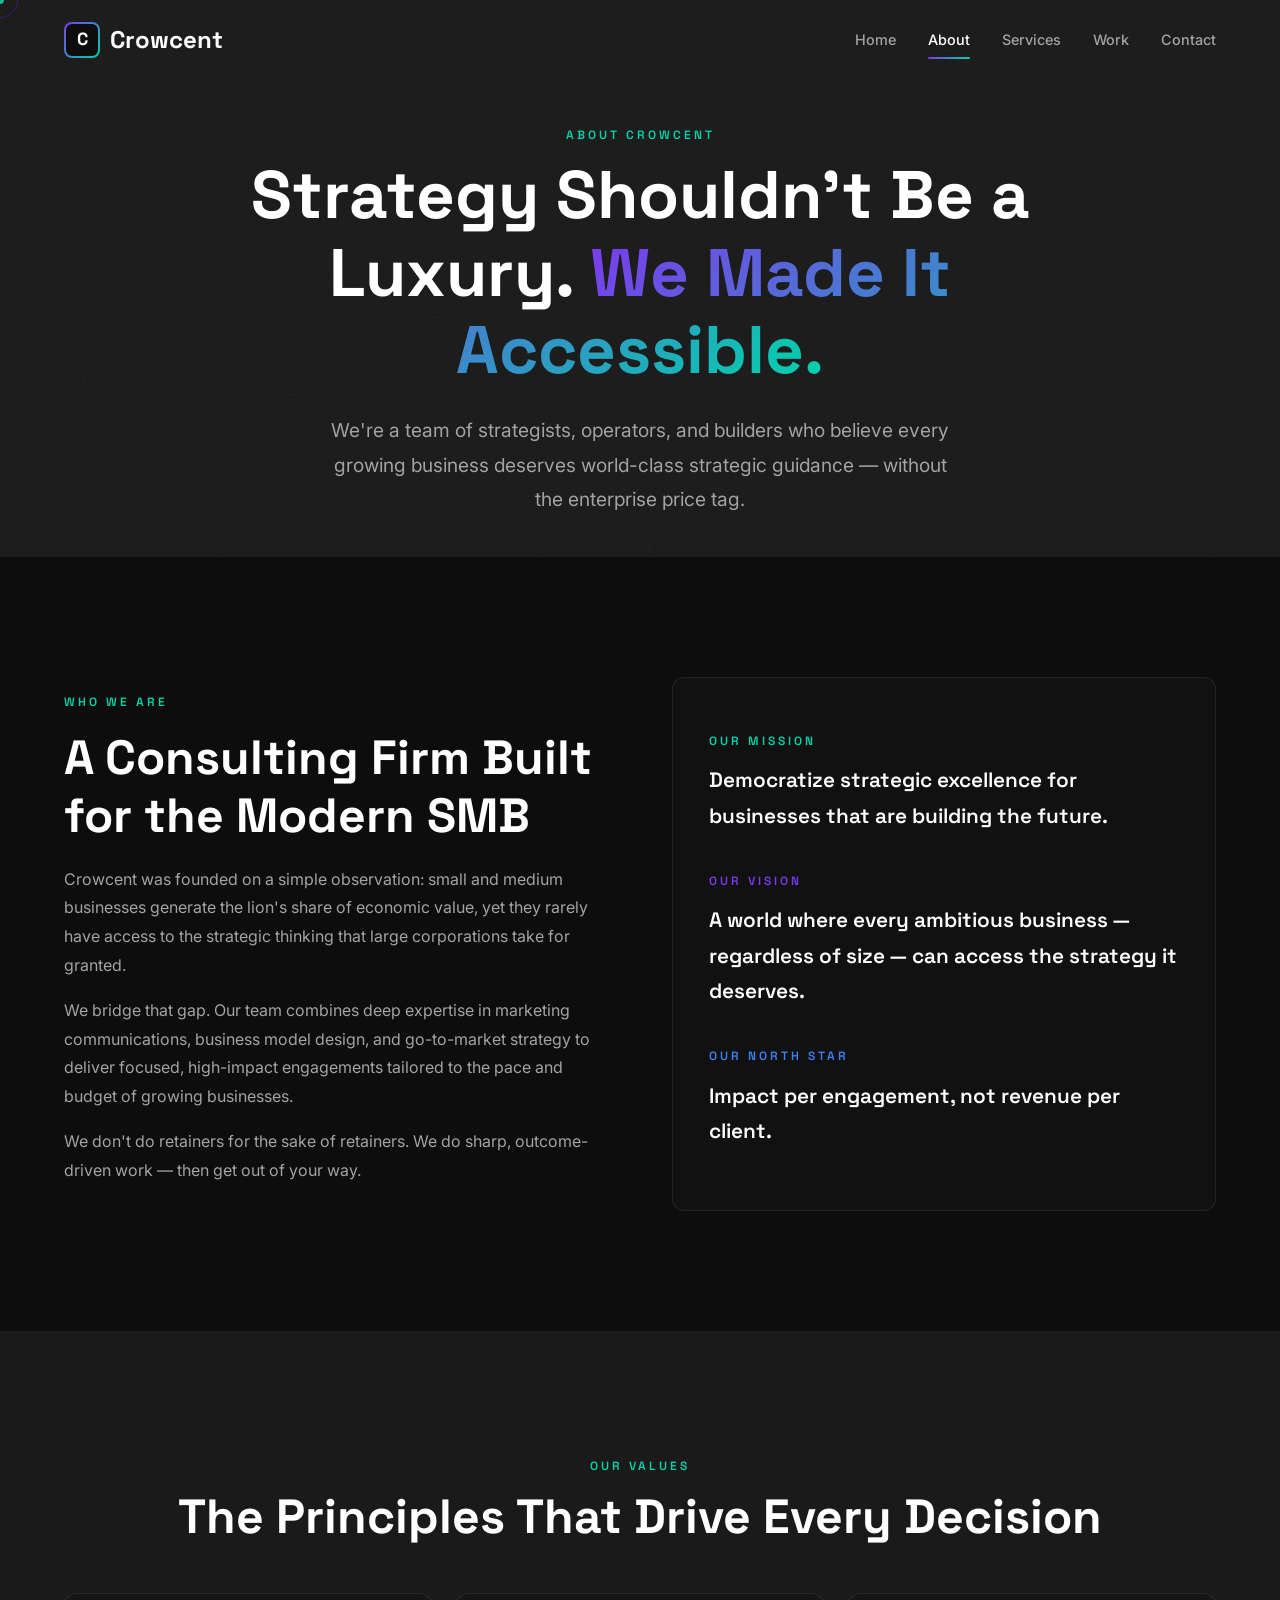
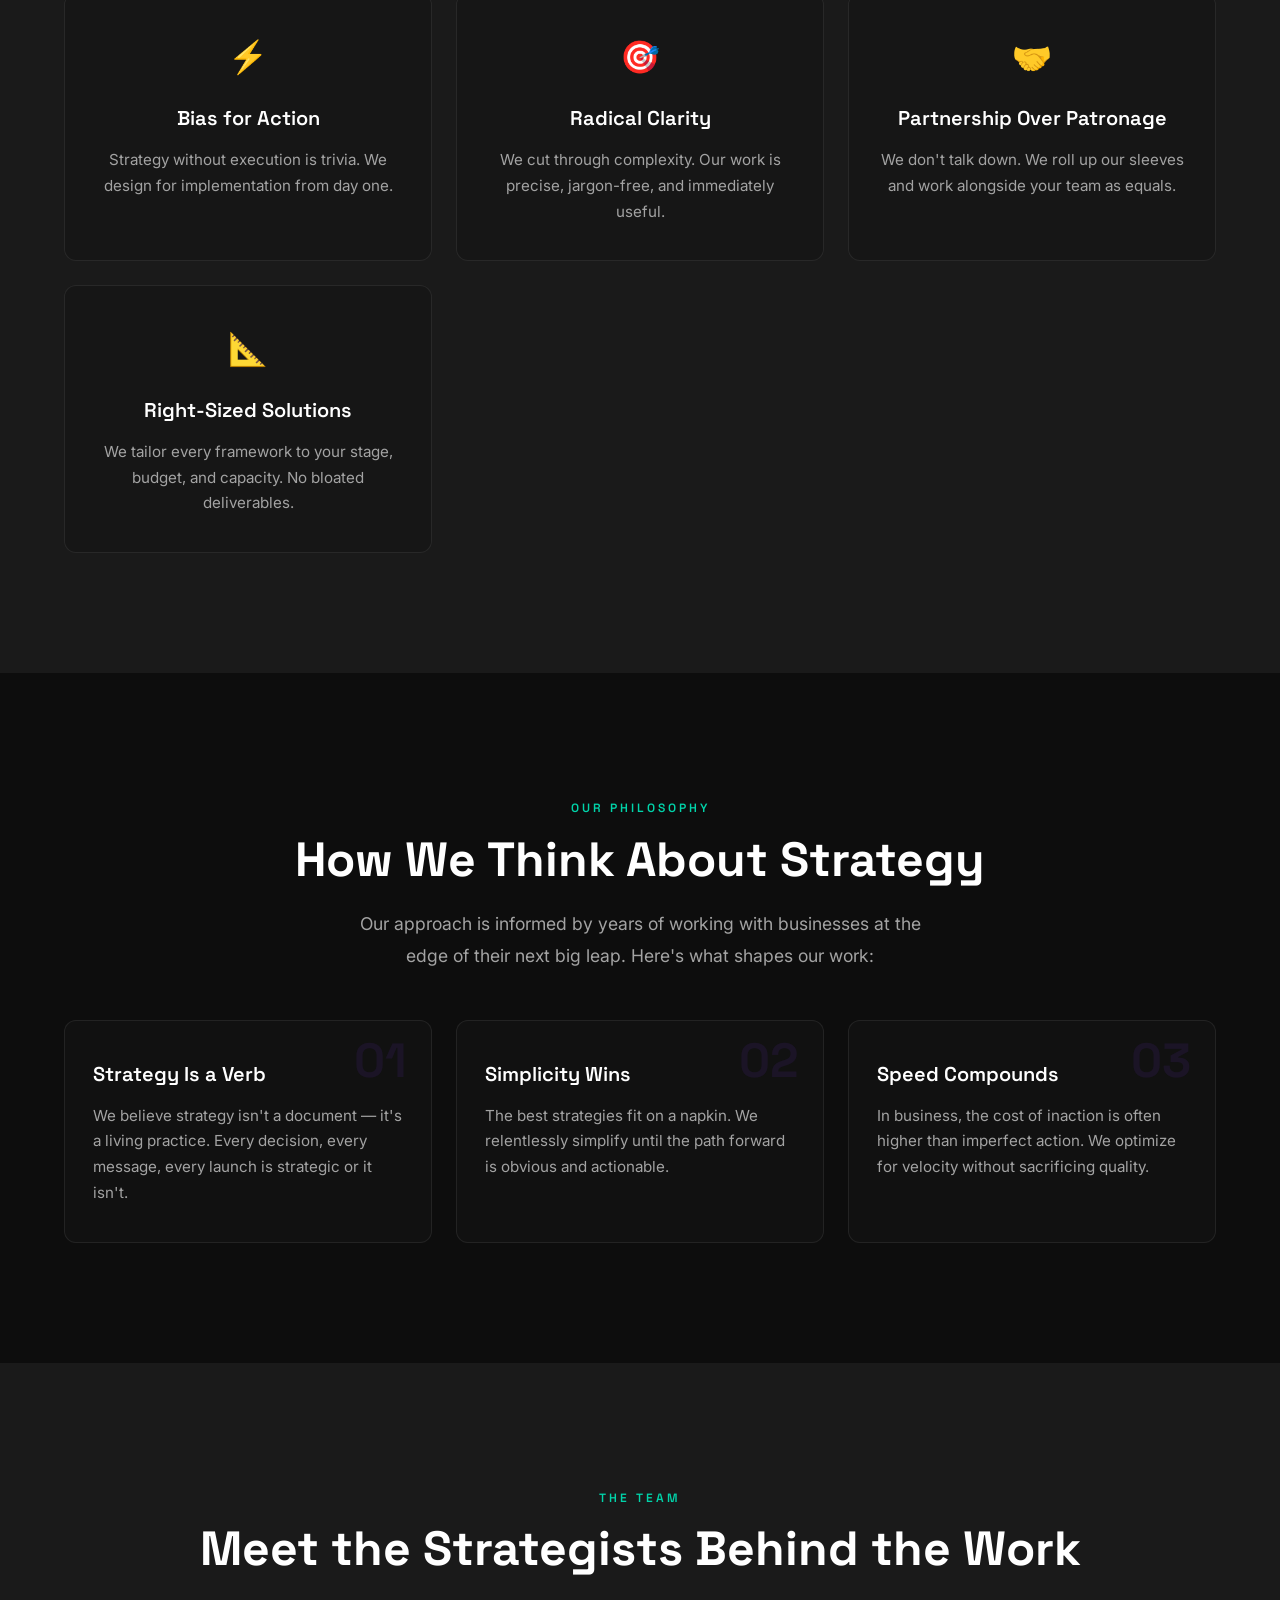
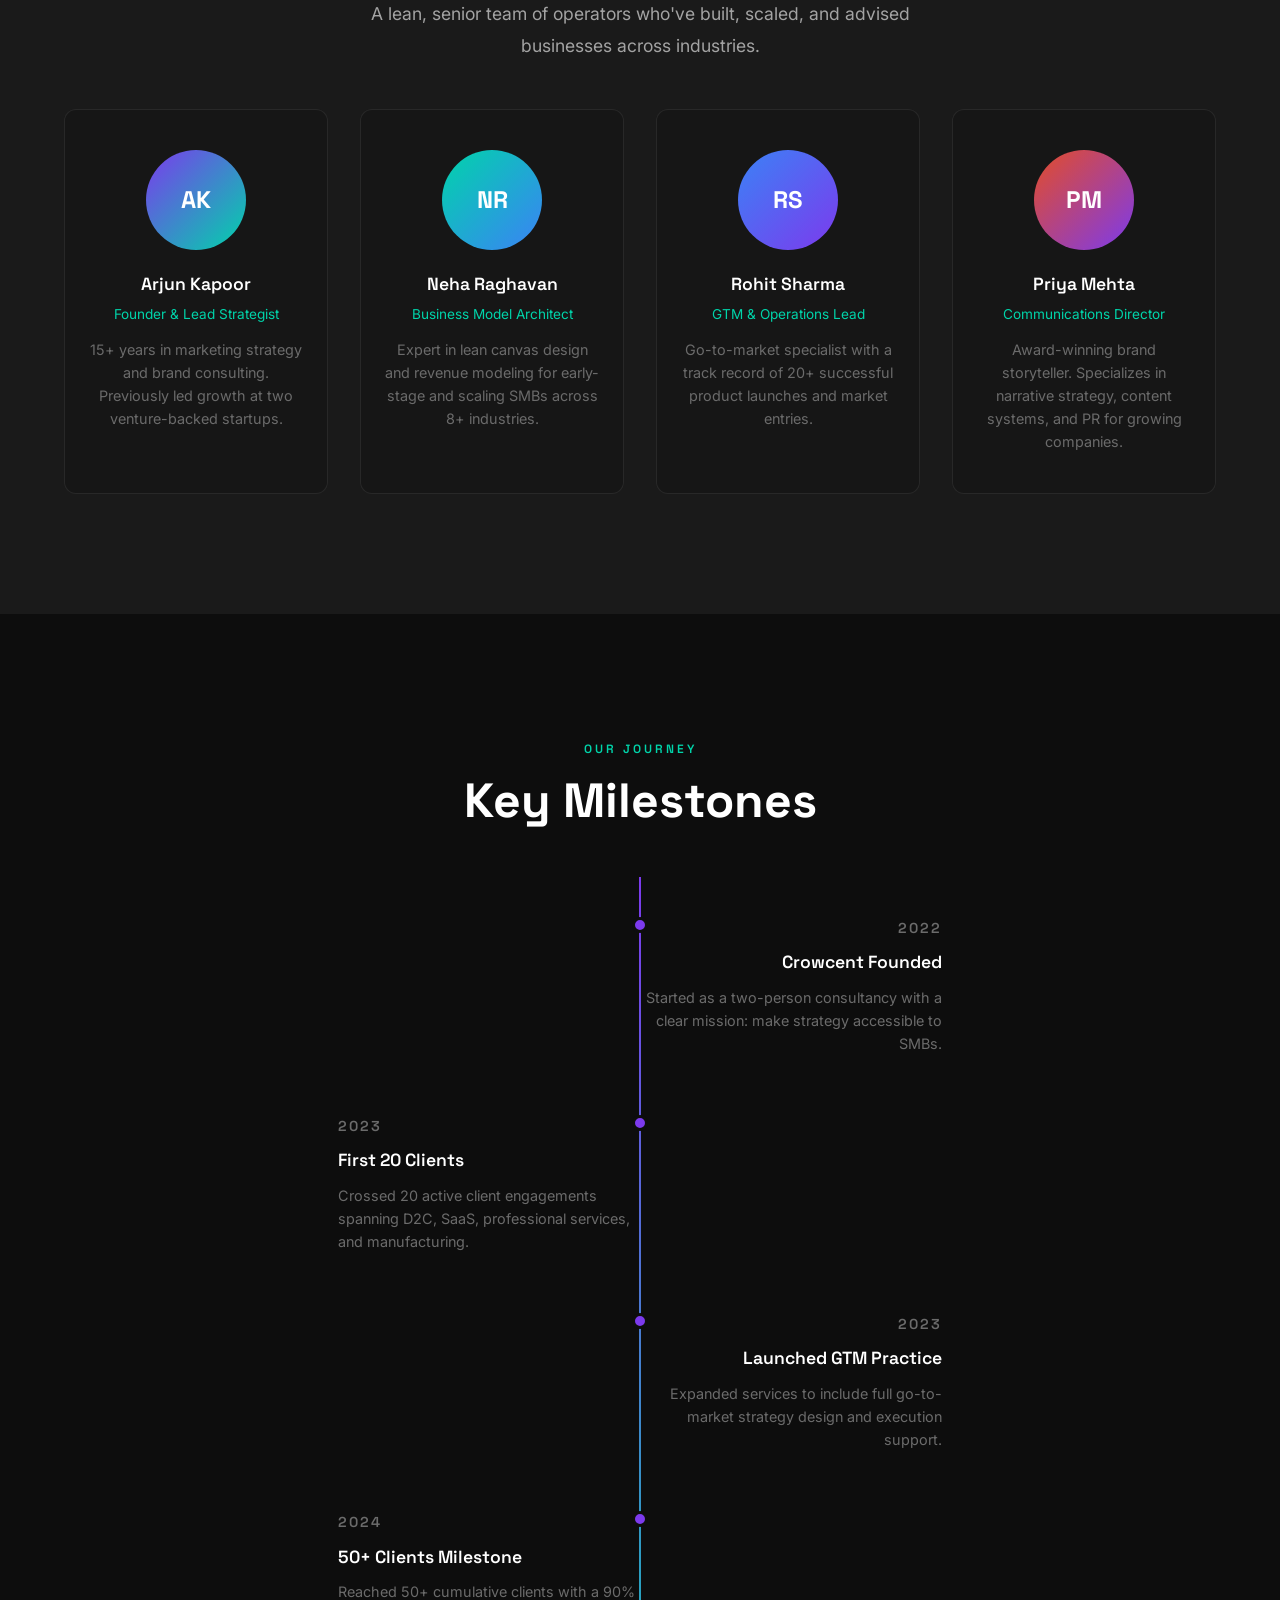
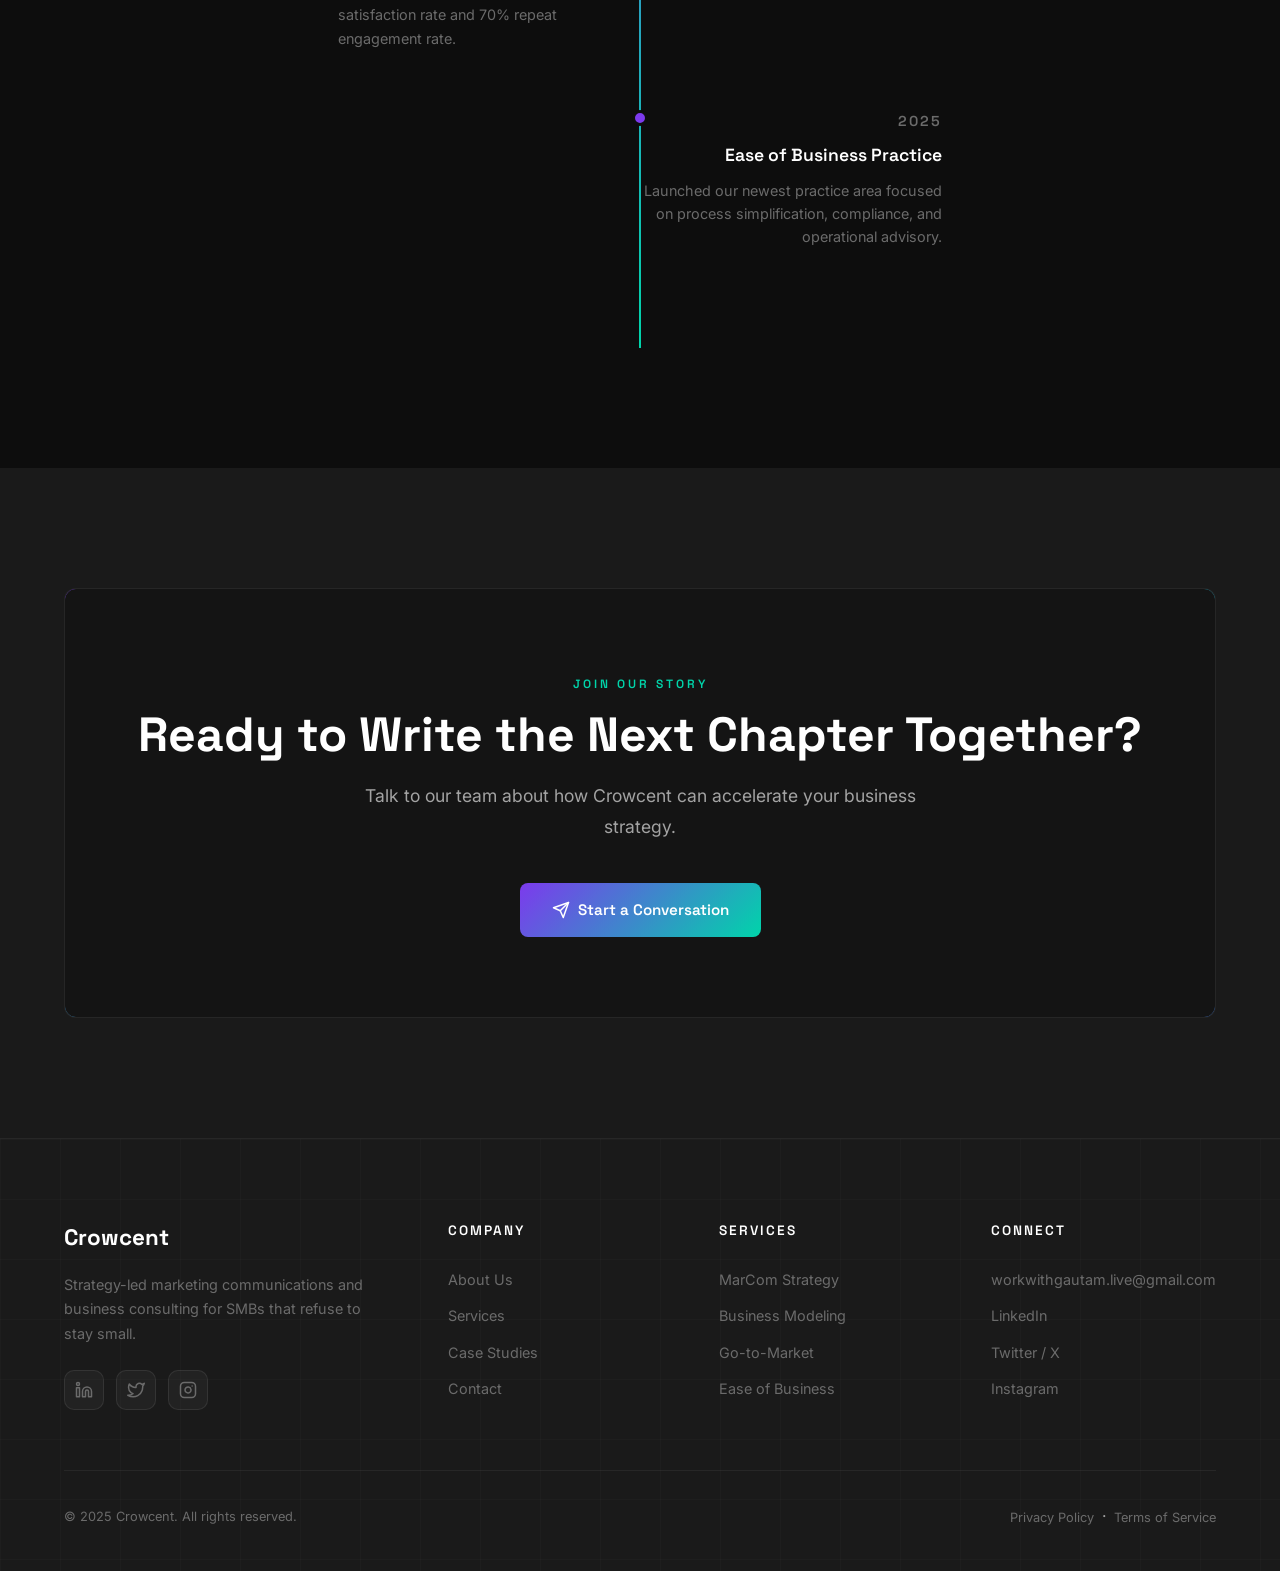
==== about.html @ 8033b2ef "Crowcent website - complete build" ====
<!DOCTYPE html>
<html lang="en">

<head>
    <meta charset="UTF-8">
    <meta name="viewport" content="width=device-width, initial-scale=1.0">
    <title>About — Crowcent | Our Story &amp; Mission</title>
    <meta name="description"
        content="Learn about Crowcent's mission, values, and the team behind our MarCom strategy and business consulting practice. We exist to make strategic thinking accessible to growing businesses.">
    <link rel="stylesheet" href="css/style.css">
    <link rel="stylesheet" href="css/animations.css">
    <link rel="icon"
        href="data:image/svg+xml,<svg xmlns='http://www.w3.org/2000/svg' viewBox='0 0 100 100'><text y='.9em' font-size='90'>◆</text></svg>">
</head>

<body class="page-transition">

    <!-- Scroll Progress -->
    <div class="scroll-progress"></div>

    <!-- Custom Cursor -->
    <div class="cursor-dot"></div>
    <div class="cursor-ring"></div>

    <!-- Navbar -->
    <nav class="navbar">
        <div class="container">
            <a href="index.html" class="nav-logo">
                <div class="logo-icon"><span>C</span></div>
                Crowcent
            </a>
            <div class="nav-links">
                <a href="index.html">Home</a>
                <a href="about.html" class="active">About</a>
                <a href="services.html">Services</a>
                <a href="work.html">Work</a>
                <a href="contact.html">Contact</a>
            </div>
            <div class="nav-hamburger">
                <span></span><span></span><span></span>
            </div>
        </div>
    </nav>

    <!-- Mobile Nav -->
    <div class="mobile-nav">
        <a href="index.html">Home</a>
        <a href="about.html">About</a>
        <a href="services.html">Services</a>
        <a href="work.html">Work</a>
        <a href="contact.html">Contact</a>
    </div>

    <!-- ============ PAGE HERO ============ -->
    <section class="hero page-hero" style="background: var(--bg-secondary);">
        <canvas id="grid-canvas" class="hero-canvas"></canvas>
        <div class="grain-overlay"></div>
        <div class="hero-content">
            <p class="section-label reveal">About Crowcent</p>
            <h1 class="hero-title reveal">Strategy Shouldn't Be a Luxury. <span class="text-gradient">We Made It
                    Accessible.</span></h1>
            <p class="hero-subtitle reveal">We're a team of strategists, operators, and builders who believe every
                growing business deserves world-class strategic guidance — without the enterprise price tag.</p>
        </div>
    </section>

    <!-- ============ WHO WE ARE ============ -->
    <section class="section" id="who-we-are">
        <div class="container">
            <div class="about-content">
                <div class="text-block reveal-left">
                    <p class="section-label">Who We Are</p>
                    <h2 class="section-title">A Consulting Firm Built for the Modern SMB</h2>
                    <p>Crowcent was founded on a simple observation: small and medium businesses generate the lion's
                        share of economic value, yet they rarely have access to the strategic thinking that large
                        corporations take for granted.</p>
                    <p>We bridge that gap. Our team combines deep expertise in marketing communications, business model
                        design, and go-to-market strategy to deliver focused, high-impact engagements tailored to the
                        pace and budget of growing businesses.</p>
                    <p>We don't do retainers for the sake of retainers. We do sharp, outcome-driven work — then get out
                        of your way.</p>
                </div>
                <div class="reveal-right">
                    <div class="glass-card" style="padding: 48px 36px;">
                        <div style="margin-bottom: 32px;">
                            <p class="section-label">Our Mission</p>
                            <h3 class="card-title" style="font-size: 1.3rem;">Democratize strategic excellence for
                                businesses that are building the future.</h3>
                        </div>
                        <div style="margin-bottom: 32px;">
                            <p class="section-label" style="color: var(--accent-purple);">Our Vision</p>
                            <h3 class="card-title" style="font-size: 1.3rem;">A world where every ambitious business —
                                regardless of size — can access the strategy it deserves.</h3>
                        </div>
                        <div>
                            <p class="section-label" style="color: var(--accent-blue);">Our North Star</p>
                            <h3 class="card-title" style="font-size: 1.3rem;">Impact per engagement, not revenue per
                                client.</h3>
                        </div>
                    </div>
                </div>
            </div>
        </div>
    </section>

    <!-- ============ VALUES ============ -->
    <section class="section" style="background: var(--bg-secondary);">
        <div class="container">
            <div class="text-center reveal">
                <p class="section-label">Our Values</p>
                <h2 class="section-title">The Principles That Drive Every Decision</h2>
            </div>
            <div class="values-grid stagger-children">
                <div class="glass-card value-card reveal">
                    <span class="value-icon">⚡</span>
                    <h3 class="card-title">Bias for Action</h3>
                    <p class="card-text">Strategy without execution is trivia. We design for implementation from day
                        one.</p>
                </div>
                <div class="glass-card value-card reveal">
                    <span class="value-icon">🎯</span>
                    <h3 class="card-title">Radical Clarity</h3>
                    <p class="card-text">We cut through complexity. Our work is precise, jargon-free, and immediately
                        useful.</p>
                </div>
                <div class="glass-card value-card reveal">
                    <span class="value-icon">🤝</span>
                    <h3 class="card-title">Partnership Over Patronage</h3>
                    <p class="card-text">We don't talk down. We roll up our sleeves and work alongside your team as
                        equals.</p>
                </div>
                <div class="glass-card value-card reveal">
                    <span class="value-icon">📐</span>
                    <h3 class="card-title">Right-Sized Solutions</h3>
                    <p class="card-text">We tailor every framework to your stage, budget, and capacity. No bloated
                        deliverables.</p>
                </div>
            </div>
        </div>
    </section>

    <!-- ============ HOW WE THINK ============ -->
    <section class="section" id="philosophy">
        <div class="container">
            <div class="text-center reveal">
                <p class="section-label">Our Philosophy</p>
                <h2 class="section-title">How We Think About Strategy</h2>
                <p class="section-subtitle mx-auto">Our approach is informed by years of working with businesses at the
                    edge of their next big leap. Here's what shapes our work:</p>
            </div>
            <div class="philosophy-grid stagger-children">
                <div class="glass-card philosophy-card reveal">
                    <span class="number">01</span>
                    <h3 class="card-title">Strategy Is a Verb</h3>
                    <p class="card-text">We believe strategy isn't a document — it's a living practice. Every decision,
                        every message, every launch is strategic or it isn't.</p>
                </div>
                <div class="glass-card philosophy-card reveal">
                    <span class="number">02</span>
                    <h3 class="card-title">Simplicity Wins</h3>
                    <p class="card-text">The best strategies fit on a napkin. We relentlessly simplify until the path
                        forward is obvious and actionable.</p>
                </div>
                <div class="glass-card philosophy-card reveal">
                    <span class="number">03</span>
                    <h3 class="card-title">Speed Compounds</h3>
                    <p class="card-text">In business, the cost of inaction is often higher than imperfect action. We
                        optimize for velocity without sacrificing quality.</p>
                </div>
            </div>
        </div>
    </section>

    <!-- ============ TEAM ============ -->
    <section class="section" id="team" style="background: var(--bg-secondary);">
        <div class="container">
            <div class="text-center reveal">
                <p class="section-label">The Team</p>
                <h2 class="section-title">Meet the Strategists Behind the Work</h2>
                <p class="section-subtitle mx-auto">A lean, senior team of operators who've built, scaled, and advised
                    businesses across industries.</p>
            </div>
            <div class="team-grid stagger-children">
                <div class="glass-card team-card reveal">
                    <div class="team-avatar">AK</div>
                    <h4>Arjun Kapoor</h4>
                    <p class="role">Founder & Lead Strategist</p>
                    <p>15+ years in marketing strategy and brand consulting. Previously led growth at two venture-backed
                        startups.</p>
                </div>
                <div class="glass-card team-card reveal">
                    <div class="team-avatar"
                        style="background: linear-gradient(135deg, var(--accent-teal), var(--accent-blue));">NR</div>
                    <h4>Neha Raghavan</h4>
                    <p class="role">Business Model Architect</p>
                    <p>Expert in lean canvas design and revenue modeling for early-stage and scaling SMBs across 8+
                        industries.</p>
                </div>
                <div class="glass-card team-card reveal">
                    <div class="team-avatar"
                        style="background: linear-gradient(135deg, var(--accent-blue), var(--accent-purple));">RS</div>
                    <h4>Rohit Sharma</h4>
                    <p class="role">GTM & Operations Lead</p>
                    <p>Go-to-market specialist with a track record of 20+ successful product launches and market
                        entries.</p>
                </div>
                <div class="glass-card team-card reveal">
                    <div class="team-avatar"
                        style="background: linear-gradient(135deg, #E44D26, var(--accent-purple));">PM</div>
                    <h4>Priya Mehta</h4>
                    <p class="role">Communications Director</p>
                    <p>Award-winning brand storyteller. Specializes in narrative strategy, content systems, and PR for
                        growing companies.</p>
                </div>
            </div>
        </div>
    </section>

    <!-- ============ TIMELINE ============ -->
    <section class="section" id="milestones">
        <div class="container">
            <div class="text-center reveal">
                <p class="section-label">Our Journey</p>
                <h2 class="section-title">Key Milestones</h2>
            </div>
            <div class="timeline">
                <div class="timeline-item reveal">
                    <div class="timeline-dot"></div>
                    <div class="timeline-content">
                        <p class="timeline-year">2022</p>
                        <h4>Crowcent Founded</h4>
                        <p>Started as a two-person consultancy with a clear mission: make strategy accessible to SMBs.
                        </p>
                    </div>
                </div>
                <div class="timeline-item reveal">
                    <div class="timeline-dot"></div>
                    <div class="timeline-content">
                        <p class="timeline-year">2023</p>
                        <h4>First 20 Clients</h4>
                        <p>Crossed 20 active client engagements spanning D2C, SaaS, professional services, and
                            manufacturing.</p>
                    </div>
                </div>
                <div class="timeline-item reveal">
                    <div class="timeline-dot"></div>
                    <div class="timeline-content">
                        <p class="timeline-year">2023</p>
                        <h4>Launched GTM Practice</h4>
                        <p>Expanded services to include full go-to-market strategy design and execution support.</p>
                    </div>
                </div>
                <div class="timeline-item reveal">
                    <div class="timeline-dot"></div>
                    <div class="timeline-content">
                        <p class="timeline-year">2024</p>
                        <h4>50+ Clients Milestone</h4>
                        <p>Reached 50+ cumulative clients with a 90% satisfaction rate and 70% repeat engagement rate.
                        </p>
                    </div>
                </div>
                <div class="timeline-item reveal">
                    <div class="timeline-dot"></div>
                    <div class="timeline-content">
                        <p class="timeline-year">2025</p>
                        <h4>Ease of Business Practice</h4>
                        <p>Launched our newest practice area focused on process simplification, compliance, and
                            operational advisory.</p>
                    </div>
                </div>
            </div>
        </div>
    </section>

    <!-- ============ CTA BANNER ============ -->
    <section class="section" style="background: var(--bg-secondary);">
        <div class="container">
            <div class="cta-banner reveal-scale">
                <p class="section-label">Join Our Story</p>
                <h2 class="section-title">Ready to Write the Next Chapter Together?</h2>
                <p class="section-subtitle mx-auto">Talk to our team about how Crowcent can accelerate your business
                    strategy.</p>
                <a href="contact.html" class="btn btn-glow" style="margin-top: 8px;">
                    <svg width="18" height="18" viewBox="0 0 24 24" fill="none" stroke="currentColor" stroke-width="2"
                        stroke-linecap="round" stroke-linejoin="round">
                        <line x1="22" y1="2" x2="11" y2="13" />
                        <polygon points="22 2 15 22 11 13 2 9 22 2" />
                    </svg>
                    Start a Conversation
                </a>
            </div>
        </div>
    </section>

    <!-- ============ FOOTER ============ -->
    <footer class="footer">
        <div class="container">
            <div class="footer-grid">
                <div class="footer-brand">
                    <span class="footer-logo">Crowcent</span>
                    <p>Strategy-led marketing communications and business consulting for SMBs that refuse to stay small.
                    </p>
                    <div class="footer-social">
                        <a href="#" aria-label="LinkedIn">
                            <svg width="18" height="18" viewBox="0 0 24 24" fill="none" stroke="currentColor"
                                stroke-width="2" stroke-linecap="round" stroke-linejoin="round">
                                <path
                                    d="M16 8a6 6 0 0 1 6 6v7h-4v-7a2 2 0 0 0-2-2 2 2 0 0 0-2 2v7h-4v-7a6 6 0 0 1 6-6z" />
                                <rect x="2" y="9" width="4" height="12" />
                                <circle cx="4" cy="4" r="2" />
                            </svg>
                        </a>
                        <a href="#" aria-label="Twitter">
                            <svg width="18" height="18" viewBox="0 0 24 24" fill="none" stroke="currentColor"
                                stroke-width="2" stroke-linecap="round" stroke-linejoin="round">
                                <path
                                    d="M23 3a10.9 10.9 0 0 1-3.14 1.53 4.48 4.48 0 0 0-7.86 3v1A10.66 10.66 0 0 1 3 4s-4 9 5 13a11.64 11.64 0 0 1-7 2c9 5 20 0 20-11.5a4.5 4.5 0 0 0-.08-.83A7.72 7.72 0 0 0 23 3z" />
                            </svg>
                        </a>
                        <a href="#" aria-label="Instagram">
                            <svg width="18" height="18" viewBox="0 0 24 24" fill="none" stroke="currentColor"
                                stroke-width="2" stroke-linecap="round" stroke-linejoin="round">
                                <rect x="2" y="2" width="20" height="20" rx="5" ry="5" />
                                <path d="M16 11.37A4 4 0 1 1 12.63 8 4 4 0 0 1 16 11.37z" />
                                <line x1="17.5" y1="6.5" x2="17.51" y2="6.5" />
                            </svg>
                        </a>
                    </div>
                </div>
                <div class="footer-column">
                    <h4>Company</h4>
                    <a href="about.html">About Us</a>
                    <a href="services.html">Services</a>
                    <a href="work.html">Case Studies</a>
                    <a href="contact.html">Contact</a>
                </div>
                <div class="footer-column">
                    <h4>Services</h4>
                    <a href="services.html">MarCom Strategy</a>
                    <a href="services.html">Business Modeling</a>
                    <a href="services.html">Go-to-Market</a>
                    <a href="services.html">Ease of Business</a>
                </div>
                <div class="footer-column">
                    <h4>Connect</h4>
                    <a href="#">workwithgautam.live@gmail.com</a>
                    <a href="#">LinkedIn</a>
                    <a href="#">Twitter / X</a>
                    <a href="#">Instagram</a>
                </div>
            </div>
            <div class="footer-bottom">
                <p>&copy; 2025 Crowcent. All rights reserved.</p>
                <div>
                    <a href="#">Privacy Policy</a> &nbsp;·&nbsp; <a href="#">Terms of Service</a>
                </div>
            </div>
        </div>
    </footer>

    <!-- Back to Top -->
    <button class="back-to-top" aria-label="Back to top">
        <svg width="20" height="20" viewBox="0 0 24 24" fill="none" stroke="currentColor" stroke-width="2.5"
            stroke-linecap="round" stroke-linejoin="round">
            <polyline points="18 15 12 9 6 15" />
        </svg>
    </button>

    <script src="js/animations.js"></script>
    <script src="js/main.js"></script>
</body>

</html>
---- css/style.css ----
/* ============================================
   CROWCENT — Design System & Global Styles
   ============================================ */

/* ---------- Google Fonts ---------- */
@import url('https://fonts.googleapis.com/css2?family=Inter:wght@300;400;500;600;700&family=Space+Grotesk:wght@400;500;600;700&display=swap');

/* ---------- CSS Variables ---------- */
:root {
  /* Backgrounds */
  --bg-primary: #0D0D0D;
  --bg-secondary: #1A1A1A;
  --bg-card: #141414;
  --bg-card-glass: rgba(20, 20, 20, 0.6);

  /* Accent colors */
  --accent-purple: #7C3AED;
  --accent-teal: #00D4AA;
  --accent-blue: #3B82F6;

  /* Text */
  --text-white: #FFFFFF;
  --text-body: #A3A3A3;
  --text-muted: #6B6B6B;

  /* Borders */
  --border-subtle: rgba(255, 255, 255, 0.06);
  --border-glass: rgba(255, 255, 255, 0.08);

  /* Radius */
  --radius-card: 12px;
  --radius-btn: 8px;

  /* Fonts */
  --font-heading: 'Space Grotesk', sans-serif;
  --font-body: 'Inter', sans-serif;

  /* Spacing */
  --section-padding: 120px 0;
  --container-width: 1200px;

  /* Transitions */
  --transition-fast: 0.25s ease;
  --transition-base: 0.4s ease;
  --transition-slow: 0.6s ease;
}

/* ---------- Reset ---------- */
*, *::before, *::after {
  margin: 0;
  padding: 0;
  box-sizing: border-box;
}

html {
  scroll-behavior: smooth;
  font-size: 16px;
  scrollbar-width: thin;
  scrollbar-color: var(--accent-purple) var(--bg-secondary);
}

body {
  font-family: var(--font-body);
  background: var(--bg-primary);
  color: var(--text-body);
  line-height: 1.7;
  overflow-x: hidden;
  -webkit-font-smoothing: antialiased;
  -moz-osx-font-smoothing: grayscale;
}

::-webkit-scrollbar { width: 6px; }
::-webkit-scrollbar-track { background: var(--bg-secondary); }
::-webkit-scrollbar-thumb { background: var(--accent-purple); border-radius: 3px; }

a {
  text-decoration: none;
  color: inherit;
  transition: color var(--transition-fast);
}

ul, ol { list-style: none; }

img { max-width: 100%; display: block; }

button, input, textarea, select {
  font-family: var(--font-body);
  outline: none;
  border: none;
  background: none;
}

/* ---------- Custom Cursor ---------- */
.cursor-dot,
.cursor-ring {
  position: fixed;
  top: 0;
  left: 0;
  border-radius: 50%;
  pointer-events: none;
  z-index: 99999;
  mix-blend-mode: difference;
}
.cursor-dot {
  width: 8px;
  height: 8px;
  background: var(--accent-teal);
  transform: translate(-50%, -50%);
  transition: width 0.2s, height 0.2s, background 0.2s;
}
.cursor-ring {
  width: 36px;
  height: 36px;
  border: 1.5px solid rgba(124, 58, 237, 0.5);
  transform: translate(-50%, -50%);
  transition: width 0.3s ease, height 0.3s ease, border-color 0.3s ease;
}
.cursor-dot.active { width: 14px; height: 14px; background: var(--accent-purple); }
.cursor-ring.active { width: 50px; height: 50px; border-color: var(--accent-teal); }

/* Hide custom cursor on touch devices */
@media (hover: none) {
  .cursor-dot, .cursor-ring { display: none; }
}

/* ---------- Scroll Progress Bar ---------- */
.scroll-progress {
  position: fixed;
  top: 0;
  left: 0;
  height: 3px;
  background: linear-gradient(90deg, var(--accent-purple), var(--accent-teal), var(--accent-blue));
  z-index: 10001;
  width: 0%;
  transition: width 0.05s linear;
}

/* ---------- Page Loader ---------- */
.page-loader {
  position: fixed;
  inset: 0;
  background: var(--bg-primary);
  z-index: 100000;
  display: flex;
  align-items: center;
  justify-content: center;
  transition: opacity 0.6s ease, visibility 0.6s ease;
}
.page-loader.hidden {
  opacity: 0;
  visibility: hidden;
}
.loader-logo {
  font-family: var(--font-heading);
  font-size: 2rem;
  font-weight: 700;
  color: var(--text-white);
  animation: loaderPulse 1.2s ease-in-out infinite;
}
@keyframes loaderPulse {
  0%, 100% { opacity: 0.3; transform: scale(0.95); }
  50% { opacity: 1; transform: scale(1); }
}

/* ---------- Layout Utilities ---------- */
.container {
  width: 100%;
  max-width: var(--container-width);
  margin: 0 auto;
  padding: 0 24px;
}

.section {
  padding: var(--section-padding);
  position: relative;
}

.section-label {
  font-family: var(--font-heading);
  font-size: 0.75rem;
  font-weight: 600;
  letter-spacing: 3px;
  text-transform: uppercase;
  color: var(--accent-teal);
  margin-bottom: 12px;
  display: inline-block;
}

.section-title {
  font-family: var(--font-heading);
  font-size: clamp(2rem, 4vw, 3rem);
  font-weight: 700;
  color: var(--text-white);
  line-height: 1.2;
  margin-bottom: 20px;
}

.section-subtitle {
  font-size: 1.1rem;
  color: var(--text-body);
  max-width: 600px;
  line-height: 1.8;
}

.text-gradient {
  background: linear-gradient(135deg, var(--accent-purple), var(--accent-teal));
  -webkit-background-clip: text;
  -webkit-text-fill-color: transparent;
  background-clip: text;
}

.text-center { text-align: center; }

.mx-auto { margin-left: auto; margin-right: auto; }

/* ---------- Grain Overlay ---------- */
.grain-overlay {
  position: absolute;
  inset: 0;
  pointer-events: none;
  opacity: 0.035;
  background-image: url("data:image/svg+xml,%3Csvg viewBox='0 0 256 256' xmlns='http://www.w3.org/2000/svg'%3E%3Cfilter id='noise'%3E%3CfeTurbulence type='fractalNoise' baseFrequency='0.9' numOctaves='4' stitchTiles='stitch'/%3E%3C/filter%3E%3Crect width='100%25' height='100%25' filter='url(%23noise)'/%3E%3C/svg%3E");
  background-repeat: repeat;
  z-index: 1;
}

/* ============================================
   NAVBAR
   ============================================ */
.navbar {
  position: fixed;
  top: 0;
  left: 0;
  width: 100%;
  padding: 20px 0;
  z-index: 10000;
  transition: background var(--transition-base), padding var(--transition-base), backdrop-filter var(--transition-base);
}
.navbar.scrolled {
  background: rgba(13, 13, 13, 0.9);
  backdrop-filter: blur(20px);
  -webkit-backdrop-filter: blur(20px);
  padding: 12px 0;
  border-bottom: 1px solid var(--border-subtle);
}
.navbar .container {
  display: flex;
  align-items: center;
  justify-content: space-between;
}

/* Logo */
.nav-logo {
  display: flex;
  align-items: center;
  gap: 10px;
  font-family: var(--font-heading);
  font-size: 1.5rem;
  font-weight: 700;
  color: var(--text-white);
  z-index: 101;
}
.nav-logo .logo-icon {
  width: 36px;
  height: 36px;
  background: linear-gradient(135deg, var(--accent-purple), var(--accent-teal));
  border-radius: 8px;
  display: flex;
  align-items: center;
  justify-content: center;
  font-size: 1.1rem;
  font-weight: 700;
  color: var(--text-white);
  position: relative;
  overflow: hidden;
}
.nav-logo .logo-icon::after {
  content: '';
  position: absolute;
  inset: 2px;
  background: var(--bg-primary);
  border-radius: 6px;
  z-index: 0;
}
.nav-logo .logo-icon span {
  position: relative;
  z-index: 1;
}

/* Nav Links */
.nav-links {
  display: flex;
  align-items: center;
  gap: 32px;
}
.nav-links a {
  font-size: 0.9rem;
  font-weight: 500;
  color: var(--text-body);
  position: relative;
  padding: 4px 0;
  transition: color var(--transition-fast);
}
.nav-links a::after {
  content: '';
  position: absolute;
  bottom: -2px;
  left: 0;
  width: 0;
  height: 2px;
  background: linear-gradient(90deg, var(--accent-purple), var(--accent-teal));
  border-radius: 2px;
  transition: width var(--transition-base);
}
.nav-links a:hover,
.nav-links a.active {
  color: var(--text-white);
}
.nav-links a:hover::after,
.nav-links a.active::after {
  width: 100%;
}

/* CTA in nav */
.nav-cta {
  padding: 10px 24px;
  background: linear-gradient(135deg, var(--accent-purple), var(--accent-blue));
  color: var(--text-white) !important;
  border-radius: var(--radius-btn);
  font-weight: 600;
  font-size: 0.85rem;
  transition: transform var(--transition-fast), box-shadow var(--transition-fast);
}
.nav-cta:hover {
  transform: translateY(-2px);
  box-shadow: 0 8px 30px rgba(124, 58, 237, 0.35);
}
.nav-cta::after { display: none !important; }

/* Hamburger */
.nav-hamburger {
  display: none;
  flex-direction: column;
  gap: 5px;
  cursor: pointer;
  z-index: 101;
  padding: 4px;
}
.nav-hamburger span {
  width: 24px;
  height: 2px;
  background: var(--text-white);
  border-radius: 2px;
  transition: transform var(--transition-base), opacity var(--transition-fast);
}
.nav-hamburger.active span:nth-child(1) { transform: rotate(45deg) translate(5px, 5px); }
.nav-hamburger.active span:nth-child(2) { opacity: 0; }
.nav-hamburger.active span:nth-child(3) { transform: rotate(-45deg) translate(5px, -5px); }

/* Mobile Nav Drawer */
.mobile-nav {
  position: fixed;
  inset: 0;
  background: rgba(13, 13, 13, 0.97);
  backdrop-filter: blur(30px);
  -webkit-backdrop-filter: blur(30px);
  z-index: 100;
  display: flex;
  flex-direction: column;
  align-items: center;
  justify-content: center;
  gap: 28px;
  transform: translateX(100%);
  transition: transform var(--transition-base);
}
.mobile-nav.open { transform: translateX(0); }
.mobile-nav a {
  font-family: var(--font-heading);
  font-size: 1.8rem;
  font-weight: 600;
  color: var(--text-body);
  transition: color var(--transition-fast);
}
.mobile-nav a:hover { color: var(--text-white); }

/* ============================================
   BUTTONS
   ============================================ */
.btn {
  display: inline-flex;
  align-items: center;
  gap: 8px;
  padding: 14px 32px;
  border-radius: var(--radius-btn);
  font-family: var(--font-heading);
  font-size: 0.95rem;
  font-weight: 600;
  cursor: pointer;
  transition: transform var(--transition-fast), box-shadow var(--transition-fast), background var(--transition-fast);
  position: relative;
  overflow: hidden;
}
.btn::before {
  content: '';
  position: absolute;
  inset: 0;
  background: radial-gradient(circle at var(--ripple-x, 50%) var(--ripple-y, 50%), rgba(255,255,255,0.2), transparent 60%);
  opacity: 0;
  transition: opacity 0.5s;
}
.btn:active::before { opacity: 1; transition: opacity 0s; }

.btn-primary {
  background: linear-gradient(135deg, var(--accent-purple), var(--accent-blue));
  color: var(--text-white);
}
.btn-primary:hover {
  transform: translateY(-3px);
  box-shadow: 0 12px 40px rgba(124, 58, 237, 0.4);
}

.btn-outline {
  border: 1px solid var(--border-glass);
  color: var(--text-white);
  background: transparent;
}
.btn-outline:hover {
  border-color: var(--accent-teal);
  background: rgba(0, 212, 170, 0.05);
  transform: translateY(-3px);
  box-shadow: 0 8px 30px rgba(0, 212, 170, 0.15);
}

.btn-glow {
  background: linear-gradient(135deg, var(--accent-purple), var(--accent-teal));
  color: var(--text-white);
}
.btn-glow:hover {
  transform: translateY(-3px);
  box-shadow: 0 0 40px rgba(124, 58, 237, 0.4), 0 0 80px rgba(0, 212, 170, 0.15);
}

/* ============================================
   GLASSMORPHISM CARDS
   ============================================ */
.glass-card {
  background: var(--bg-card-glass);
  border: 1px solid var(--border-glass);
  border-radius: var(--radius-card);
  backdrop-filter: blur(12px);
  -webkit-backdrop-filter: blur(12px);
  padding: 40px 32px;
  transition: transform var(--transition-base), border-color var(--transition-base), box-shadow var(--transition-base);
}
.glass-card:hover {
  transform: translateY(-8px);
  border-color: rgba(124, 58, 237, 0.3);
  box-shadow: 0 20px 60px rgba(0, 0, 0, 0.4), 0 0 40px rgba(124, 58, 237, 0.08);
}

/* Card icon */
.card-icon {
  width: 56px;
  height: 56px;
  border-radius: 12px;
  display: flex;
  align-items: center;
  justify-content: center;
  margin-bottom: 24px;
  font-size: 1.5rem;
  position: relative;
}
.card-icon.purple {
  background: rgba(124, 58, 237, 0.12);
  color: var(--accent-purple);
}
.card-icon.teal {
  background: rgba(0, 212, 170, 0.12);
  color: var(--accent-teal);
}
.card-icon.blue {
  background: rgba(59, 130, 246, 0.12);
  color: var(--accent-blue);
}

.card-title {
  font-family: var(--font-heading);
  font-size: 1.25rem;
  font-weight: 600;
  color: var(--text-white);
  margin-bottom: 12px;
}

.card-text {
  font-size: 0.95rem;
  color: var(--text-body);
  line-height: 1.7;
}

/* ============================================
   HERO SECTIONS
   ============================================ */
.hero {
  position: relative;
  min-height: 100vh;
  display: flex;
  align-items: center;
  justify-content: center;
  overflow: hidden;
}
.hero-canvas {
  position: absolute;
  inset: 0;
  z-index: 0;
}
.hero-content {
  position: relative;
  z-index: 2;
  text-align: center;
  max-width: 850px;
  padding: 0 24px;
}
.hero-title {
  font-family: var(--font-heading);
  font-size: clamp(2.4rem, 5.5vw, 4.2rem);
  font-weight: 700;
  color: var(--text-white);
  line-height: 1.15;
  margin-bottom: 24px;
}
.hero-subtitle {
  font-size: clamp(1rem, 1.6vw, 1.2rem);
  color: var(--text-body);
  max-width: 620px;
  margin: 0 auto 40px;
  line-height: 1.8;
}
.hero-buttons {
  display: flex;
  gap: 16px;
  justify-content: center;
  flex-wrap: wrap;
}

/* Page hero (shorter) */
.page-hero {
  min-height: 50vh;
  padding-top: 120px;
}

/* ============================================
   MARQUEE / TICKER
   ============================================ */
.marquee-section {
  padding: 40px 0;
  border-top: 1px solid var(--border-subtle);
  border-bottom: 1px solid var(--border-subtle);
  overflow: hidden;
  background: var(--bg-secondary);
}
.marquee-track {
  display: flex;
  animation: marqueeScroll 20s linear infinite;
  width: max-content;
}
.marquee-item {
  display: flex;
  align-items: center;
  gap: 12px;
  padding: 0 40px;
  font-family: var(--font-heading);
  font-size: 1.1rem;
  font-weight: 500;
  color: var(--text-muted);
  white-space: nowrap;
}
.marquee-item .dot {
  width: 6px;
  height: 6px;
  border-radius: 50%;
  background: var(--accent-purple);
  flex-shrink: 0;
}
@keyframes marqueeScroll {
  0% { transform: translateX(0); }
  100% { transform: translateX(-50%); }
}

/* ============================================
   STATS
   ============================================ */
.stats-grid {
  display: grid;
  grid-template-columns: repeat(auto-fit, minmax(200px, 1fr));
  gap: 32px;
  text-align: center;
}
.stat-item {
  padding: 40px 20px;
}
.stat-number {
  font-family: var(--font-heading);
  font-size: clamp(2.5rem, 4vw, 3.5rem);
  font-weight: 700;
  color: var(--text-white);
  margin-bottom: 8px;
}
.stat-number .accent { color: var(--accent-purple); }
.stat-label {
  font-size: 0.9rem;
  color: var(--text-muted);
  font-weight: 500;
}

/* ============================================
   GRID LAYOUTS
   ============================================ */
.grid-2 {
  display: grid;
  grid-template-columns: repeat(2, 1fr);
  gap: 32px;
}
.grid-3 {
  display: grid;
  grid-template-columns: repeat(3, 1fr);
  gap: 32px;
}
.grid-4 {
  display: grid;
  grid-template-columns: repeat(4, 1fr);
  gap: 32px;
}

/* ============================================
   WHY CROWCENT SECTION
   ============================================ */
.why-grid {
  display: grid;
  grid-template-columns: repeat(auto-fit, minmax(260px, 1fr));
  gap: 32px;
  margin-top: 48px;
}
.why-card {
  text-align: center;
  padding: 48px 32px;
}
.why-card .why-icon {
  width: 64px;
  height: 64px;
  border-radius: 50%;
  display: flex;
  align-items: center;
  justify-content: center;
  margin: 0 auto 24px;
  font-size: 1.5rem;
  background: rgba(124, 58, 237, 0.1);
  color: var(--accent-purple);
  border: 1px solid rgba(124, 58, 237, 0.15);
}

/* ============================================
   CLIENT LOGOS
   ============================================ */
.client-logos {
  display: flex;
  align-items: center;
  justify-content: center;
  gap: 48px;
  flex-wrap: wrap;
  padding: 40px 0;
  opacity: 0.4;
  filter: grayscale(1);
  transition: opacity var(--transition-base), filter var(--transition-base);
}
.client-logos:hover {
  opacity: 0.6;
  filter: grayscale(0.5);
}
.client-logo {
  font-family: var(--font-heading);
  font-size: 1.2rem;
  font-weight: 700;
  color: var(--text-muted);
  letter-spacing: 2px;
  text-transform: uppercase;
}

/* ============================================
   CTA BANNER
   ============================================ */
.cta-banner {
  position: relative;
  padding: 80px 60px;
  border-radius: var(--radius-card);
  background: var(--bg-card);
  border: 1px solid var(--border-glass);
  text-align: center;
  overflow: hidden;
}
.cta-banner::before {
  content: '';
  position: absolute;
  inset: -1px;
  border-radius: var(--radius-card);
  padding: 1px;
  background: linear-gradient(135deg, var(--accent-purple), var(--accent-teal), var(--accent-blue));
  -webkit-mask: linear-gradient(#fff 0 0) content-box, linear-gradient(#fff 0 0);
  -webkit-mask-composite: xor;
  mask-composite: exclude;
  pointer-events: none;
}
.cta-banner .section-title { margin-bottom: 16px; }
.cta-banner .section-subtitle { margin: 0 auto 32px; }

/* ============================================
   FOOTER
   ============================================ */
.footer {
  background: var(--bg-secondary);
  border-top: 1px solid var(--border-subtle);
  padding: 80px 0 40px;
  position: relative;
}
.footer-grid {
  display: grid;
  grid-template-columns: 1.5fr 1fr 1fr 1fr;
  gap: 48px;
  margin-bottom: 60px;
}
.footer-brand .footer-logo {
  font-family: var(--font-heading);
  font-size: 1.4rem;
  font-weight: 700;
  color: var(--text-white);
  margin-bottom: 16px;
  display: block;
}
.footer-brand p {
  font-size: 0.9rem;
  color: var(--text-muted);
  line-height: 1.7;
  margin-bottom: 24px;
  max-width: 300px;
}
.footer-social {
  display: flex;
  gap: 12px;
}
.footer-social a {
  width: 40px;
  height: 40px;
  border-radius: 10px;
  background: rgba(255, 255, 255, 0.04);
  border: 1px solid var(--border-glass);
  display: flex;
  align-items: center;
  justify-content: center;
  color: var(--text-muted);
  font-size: 1rem;
  transition: background var(--transition-fast), color var(--transition-fast), border-color var(--transition-fast);
}
.footer-social a:hover {
  background: rgba(124, 58, 237, 0.15);
  color: var(--accent-purple);
  border-color: rgba(124, 58, 237, 0.3);
}
.footer-column h4 {
  font-family: var(--font-heading);
  font-size: 0.85rem;
  font-weight: 600;
  color: var(--text-white);
  text-transform: uppercase;
  letter-spacing: 2px;
  margin-bottom: 20px;
}
.footer-column a {
  display: block;
  font-size: 0.9rem;
  color: var(--text-muted);
  padding: 6px 0;
  transition: color var(--transition-fast), padding-left var(--transition-fast);
}
.footer-column a:hover {
  color: var(--text-white);
  padding-left: 6px;
}
.footer-bottom {
  border-top: 1px solid var(--border-subtle);
  padding-top: 32px;
  display: flex;
  align-items: center;
  justify-content: space-between;
  flex-wrap: wrap;
  gap: 16px;
}
.footer-bottom p {
  font-size: 0.8rem;
  color: var(--text-muted);
}
.footer-bottom a {
  font-size: 0.8rem;
  color: var(--text-muted);
  transition: color var(--transition-fast);
}
.footer-bottom a:hover { color: var(--accent-purple); }

/* Footer subtle grid pattern */
.footer::before {
  content: '';
  position: absolute;
  inset: 0;
  background-image: 
    linear-gradient(rgba(255,255,255,0.015) 1px, transparent 1px),
    linear-gradient(90deg, rgba(255,255,255,0.015) 1px, transparent 1px);
  background-size: 60px 60px;
  pointer-events: none;
}

/* ============================================
   BACK TO TOP
   ============================================ */
.back-to-top {
  position: fixed;
  bottom: 32px;
  right: 32px;
  width: 48px;
  height: 48px;
  border-radius: 12px;
  background: var(--bg-card);
  border: 1px solid var(--border-glass);
  color: var(--text-white);
  font-size: 1.2rem;
  display: flex;
  align-items: center;
  justify-content: center;
  cursor: pointer;
  z-index: 9999;
  opacity: 0;
  visibility: hidden;
  transform: translateY(20px);
  transition: opacity var(--transition-base), visibility var(--transition-base), transform var(--transition-base), background var(--transition-fast);
}
.back-to-top.visible {
  opacity: 1;
  visibility: visible;
  transform: translateY(0);
}
.back-to-top:hover {
  background: var(--accent-purple);
  transform: translateY(-4px);
}

/* ============================================
   ABOUT PAGE
   ============================================ */
.about-content {
  display: grid;
  grid-template-columns: 1fr 1fr;
  gap: 64px;
  align-items: center;
}
.about-content .text-block h3 {
  font-family: var(--font-heading);
  font-size: 1.5rem;
  font-weight: 600;
  color: var(--text-white);
  margin-bottom: 16px;
}
.about-content .text-block p {
  margin-bottom: 16px;
  line-height: 1.8;
}

/* Values grid */
.values-grid {
  display: grid;
  grid-template-columns: repeat(auto-fit, minmax(280px, 1fr));
  gap: 24px;
  margin-top: 48px;
}
.value-card {
  padding: 36px 28px;
  text-align: center;
}
.value-card .value-icon {
  font-size: 2rem;
  margin-bottom: 16px;
  display: block;
}

/* Team section */
.team-grid {
  display: grid;
  grid-template-columns: repeat(auto-fit, minmax(260px, 1fr));
  gap: 32px;
  margin-top: 48px;
}
.team-card {
  text-align: center;
  padding: 40px 24px;
}
.team-avatar {
  width: 100px;
  height: 100px;
  border-radius: 50%;
  background: linear-gradient(135deg, var(--accent-purple), var(--accent-teal));
  margin: 0 auto 20px;
  display: flex;
  align-items: center;
  justify-content: center;
  font-family: var(--font-heading);
  font-size: 1.5rem;
  font-weight: 700;
  color: var(--text-white);
}
.team-card h4 {
  font-family: var(--font-heading);
  font-size: 1.1rem;
  font-weight: 600;
  color: var(--text-white);
  margin-bottom: 4px;
}
.team-card .role {
  font-size: 0.85rem;
  color: var(--accent-teal);
  margin-bottom: 12px;
}
.team-card p {
  font-size: 0.9rem;
  color: var(--text-muted);
  line-height: 1.6;
}

/* Timeline */
.timeline {
  position: relative;
  padding: 40px 0;
  max-width: 700px;
  margin: 48px auto 0;
}
.timeline::before {
  content: '';
  position: absolute;
  left: 50%;
  top: 0;
  bottom: 0;
  width: 2px;
  background: linear-gradient(180deg, var(--accent-purple), var(--accent-teal));
  transform: translateX(-50%);
}
.timeline-item {
  position: relative;
  padding: 0 0 60px;
  display: flex;
  align-items: flex-start;
}
.timeline-item:nth-child(odd) {
  flex-direction: row-reverse;
  text-align: right;
}
.timeline-item:nth-child(odd) .timeline-content {
  padding-right: 48px;
  padding-left: 0;
}
.timeline-item:nth-child(even) .timeline-content {
  padding-left: 48px;
}
.timeline-dot {
  position: absolute;
  left: 50%;
  top: 0;
  width: 16px;
  height: 16px;
  border-radius: 50%;
  background: var(--accent-purple);
  border: 3px solid var(--bg-primary);
  transform: translateX(-50%);
  z-index: 1;
}
.timeline-content {
  width: 50%;
}
.timeline-year {
  font-family: var(--font-heading);
  font-size: 0.8rem;
  font-weight: 600;
  color: var(--accent-teal);
  letter-spacing: 2px;
  margin-bottom: 8px;
}
.timeline-content h4 {
  font-family: var(--font-heading);
  font-size: 1.1rem;
  font-weight: 600;
  color: var(--text-white);
  margin-bottom: 8px;
}
.timeline-content p {
  font-size: 0.9rem;
  color: var(--text-muted);
  line-height: 1.6;
}

/* ============================================
   SERVICES PAGE
   ============================================ */
.services-grid {
  display: grid;
  grid-template-columns: repeat(2, 1fr);
  gap: 32px;
  margin-top: 48px;
}
.service-detail-card {
  padding: 48px 36px;
  position: relative;
  overflow: hidden;
}
.service-detail-card::before {
  content: '';
  position: absolute;
  top: 0;
  left: 0;
  width: 100%;
  height: 3px;
  background: linear-gradient(90deg, var(--accent-purple), transparent);
  opacity: 0;
  transition: opacity var(--transition-base);
}
.service-detail-card:hover::before { opacity: 1; }
.service-detail-card .card-icon { margin-bottom: 20px; }
.service-detail-card .card-title { font-size: 1.3rem; margin-bottom: 12px; }
.service-detail-card .card-text { margin-bottom: 20px; }
.service-detail-card ul {
  list-style: none;
  padding: 0;
}
.service-detail-card ul li {
  padding: 6px 0;
  font-size: 0.9rem;
  color: var(--text-body);
  position: relative;
  padding-left: 20px;
}
.service-detail-card ul li::before {
  content: '▸';
  position: absolute;
  left: 0;
  color: var(--accent-teal);
  font-size: 0.8rem;
}
.service-learn-more {
  display: inline-flex;
  align-items: center;
  gap: 8px;
  margin-top: 20px;
  font-size: 0.9rem;
  font-weight: 600;
  color: var(--accent-purple);
  transition: gap var(--transition-fast), color var(--transition-fast);
}
.service-learn-more:hover {
  gap: 14px;
  color: var(--accent-teal);
}

/* Process / How We Work */
.process-steps {
  display: grid;
  grid-template-columns: repeat(4, 1fr);
  gap: 24px;
  margin-top: 48px;
  position: relative;
}
.process-steps::before {
  content: '';
  position: absolute;
  top: 40px;
  left: 12.5%;
  width: 75%;
  height: 2px;
  background: linear-gradient(90deg, var(--accent-purple), var(--accent-teal), var(--accent-blue), var(--accent-purple));
}
.process-step {
  text-align: center;
  position: relative;
  z-index: 1;
}
.step-number {
  width: 48px;
  height: 48px;
  border-radius: 50%;
  background: var(--bg-card);
  border: 2px solid var(--accent-purple);
  display: flex;
  align-items: center;
  justify-content: center;
  margin: 0 auto 20px;
  font-family: var(--font-heading);
  font-size: 1rem;
  font-weight: 700;
  color: var(--accent-purple);
}
.process-step h4 {
  font-family: var(--font-heading);
  font-size: 1rem;
  font-weight: 600;
  color: var(--text-white);
  margin-bottom: 8px;
}
.process-step p {
  font-size: 0.85rem;
  color: var(--text-muted);
  line-height: 1.6;
}

/* ============================================
   WORK / CASE STUDIES PAGE
   ============================================ */
.filter-buttons {
  display: flex;
  gap: 12px;
  flex-wrap: wrap;
  justify-content: center;
  margin-bottom: 48px;
}
.filter-btn {
  padding: 10px 24px;
  border-radius: var(--radius-btn);
  font-family: var(--font-heading);
  font-size: 0.85rem;
  font-weight: 600;
  color: var(--text-muted);
  border: 1px solid var(--border-glass);
  cursor: pointer;
  transition: all var(--transition-fast);
}
.filter-btn.active,
.filter-btn:hover {
  color: var(--text-white);
  border-color: var(--accent-purple);
  background: rgba(124, 58, 237, 0.1);
}

.work-grid {
  display: grid;
  grid-template-columns: repeat(auto-fit, minmax(340px, 1fr));
  gap: 32px;
}
.work-card {
  position: relative;
  border-radius: var(--radius-card);
  overflow: hidden;
  background: var(--bg-card);
  border: 1px solid var(--border-glass);
  transition: transform var(--transition-base), box-shadow var(--transition-base);
}
.work-card:hover {
  transform: translateY(-6px);
  box-shadow: 0 20px 60px rgba(0, 0, 0, 0.4);
}
.work-card-thumb {
  height: 200px;
  background: linear-gradient(135deg, rgba(124,58,237,0.2), rgba(0,212,170,0.1));
  position: relative;
  overflow: hidden;
  display: flex;
  align-items: center;
  justify-content: center;
}
.work-card-thumb .thumb-icon {
  font-size: 3rem;
  opacity: 0.3;
}
.work-card-overlay {
  position: absolute;
  inset: 0;
  background: rgba(13, 13, 13, 0.9);
  display: flex;
  flex-direction: column;
  align-items: center;
  justify-content: center;
  padding: 24px;
  opacity: 0;
  transition: opacity var(--transition-base);
}
.work-card:hover .work-card-overlay { opacity: 1; }
.work-card-overlay p {
  font-size: 0.9rem;
  color: var(--text-body);
  text-align: center;
  line-height: 1.7;
  margin-bottom: 16px;
}
.work-card-body {
  padding: 24px;
}
.work-card-tag {
  display: inline-block;
  padding: 4px 12px;
  border-radius: 20px;
  font-size: 0.75rem;
  font-weight: 600;
  background: rgba(124, 58, 237, 0.12);
  color: var(--accent-purple);
  margin-bottom: 12px;
}
.work-card-body h3 {
  font-family: var(--font-heading);
  font-size: 1.15rem;
  font-weight: 600;
  color: var(--text-white);
  margin-bottom: 8px;
}
.work-card-body .metric {
  font-size: 0.85rem;
  color: var(--accent-teal);
  font-weight: 600;
}

/* ============================================
   CONTACT PAGE
   ============================================ */
.contact-grid {
  display: grid;
  grid-template-columns: 1fr 1.2fr;
  gap: 64px;
  align-items: start;
}
.contact-info h3 {
  font-family: var(--font-heading);
  font-size: 1.6rem;
  font-weight: 700;
  color: var(--text-white);
  margin-bottom: 16px;
}
.contact-info > p {
  color: var(--text-body);
  margin-bottom: 40px;
  line-height: 1.8;
}
.contact-detail {
  display: flex;
  align-items: flex-start;
  gap: 16px;
  margin-bottom: 28px;
}
.contact-detail .detail-icon {
  width: 44px;
  height: 44px;
  border-radius: 10px;
  background: rgba(124, 58, 237, 0.1);
  border: 1px solid rgba(124, 58, 237, 0.15);
  display: flex;
  align-items: center;
  justify-content: center;
  color: var(--accent-purple);
  flex-shrink: 0;
}
.contact-detail h4 {
  font-family: var(--font-heading);
  font-size: 0.9rem;
  font-weight: 600;
  color: var(--text-white);
  margin-bottom: 4px;
}
.contact-detail p {
  font-size: 0.9rem;
  color: var(--text-muted);
}

/* Contact Form */
.contact-form-wrapper {
  background: var(--bg-card-glass);
  border: 1px solid var(--border-glass);
  border-radius: var(--radius-card);
  backdrop-filter: blur(12px);
  -webkit-backdrop-filter: blur(12px);
  padding: 48px 40px;
}
.form-group {
  margin-bottom: 24px;
}
.form-group label {
  display: block;
  font-size: 0.85rem;
  font-weight: 500;
  color: var(--text-body);
  margin-bottom: 8px;
}
.form-group input,
.form-group select,
.form-group textarea {
  width: 100%;
  padding: 14px 18px;
  background: rgba(255, 255, 255, 0.03);
  border: 1px solid var(--border-glass);
  border-radius: var(--radius-btn);
  color: var(--text-white);
  font-size: 0.95rem;
  transition: border-color var(--transition-fast), box-shadow var(--transition-fast);
}
.form-group input::placeholder,
.form-group textarea::placeholder {
  color: var(--text-muted);
}
.form-group input:focus,
.form-group select:focus,
.form-group textarea:focus {
  border-color: var(--accent-purple);
  box-shadow: 0 0 0 3px rgba(124, 58, 237, 0.15);
}
.form-group textarea {
  min-height: 140px;
  resize: vertical;
}
.form-group select {
  appearance: none;
  background-image: url("data:image/svg+xml,%3Csvg width='12' height='8' viewBox='0 0 12 8' fill='none' xmlns='http://www.w3.org/2000/svg'%3E%3Cpath d='M1 1L6 6L11 1' stroke='%236B6B6B' stroke-width='1.5' stroke-linecap='round'/%3E%3C/svg%3E");
  background-repeat: no-repeat;
  background-position: right 18px center;
  cursor: pointer;
}
.form-group select option {
  background: var(--bg-card);
  color: var(--text-white);
}

/* Map placeholder */
.map-placeholder {
  margin-top: 40px;
  height: 200px;
  border-radius: var(--radius-card);
  background: var(--bg-card);
  border: 1px solid var(--border-glass);
  display: flex;
  align-items: center;
  justify-content: center;
  color: var(--text-muted);
  font-size: 0.9rem;
  position: relative;
  overflow: hidden;
}
.map-placeholder::before {
  content: '';
  position: absolute;
  inset: 0;
  background-image: 
    linear-gradient(rgba(255,255,255,0.02) 1px, transparent 1px),
    linear-gradient(90deg, rgba(255,255,255,0.02) 1px, transparent 1px);
  background-size: 30px 30px;
}

/* ============================================
   RESPONSIVE
   ============================================ */
@media (max-width: 1024px) {
  .grid-4 { grid-template-columns: repeat(2, 1fr); }
  .footer-grid { grid-template-columns: 1fr 1fr; gap: 40px; }
  .services-grid { grid-template-columns: 1fr; }
  .process-steps { grid-template-columns: repeat(2, 1fr); }
  .process-steps::before { display: none; }
  .contact-grid { grid-template-columns: 1fr; }
  .about-content { grid-template-columns: 1fr; gap: 40px; }
}

@media (max-width: 768px) {
  :root {
    --section-padding: 80px 0;
  }
  
  .nav-links { display: none; }
  .nav-hamburger { display: flex; }
  
  .hero-title { font-size: clamp(2rem, 7vw, 3rem); }
  
  .grid-2, .grid-3, .grid-4 { grid-template-columns: 1fr; }
  .stats-grid { grid-template-columns: repeat(2, 1fr); }
  
  .footer-grid { grid-template-columns: 1fr; gap: 32px; }
  .footer-bottom { flex-direction: column; text-align: center; }
  
  .cta-banner { padding: 48px 24px; }

  .work-grid { grid-template-columns: 1fr; }
  
  /* Timeline mobile */
  .timeline::before { left: 20px; }
  .timeline-item,
  .timeline-item:nth-child(odd) {
    flex-direction: row;
    text-align: left;
  }
  .timeline-dot { left: 20px; }
  .timeline-content,
  .timeline-item:nth-child(odd) .timeline-content {
    width: 100%;
    padding-left: 52px !important;
    padding-right: 0 !important;
  }

  .process-steps { grid-template-columns: 1fr; gap: 40px; }
  
  .contact-form-wrapper { padding: 32px 24px; }
}

@media (max-width: 480px) {
  .container { padding: 0 16px; }
  .hero-buttons { flex-direction: column; align-items: center; }
  .hero-buttons .btn { width: 100%; justify-content: center; }
  .stats-grid { grid-template-columns: 1fr; }
  .filter-buttons { justify-content: flex-start; }
}

/* ============================================
   PHILOSOPHY BLOCKS (About page)
   ============================================ */
.philosophy-grid {
  display: grid;
  grid-template-columns: repeat(auto-fit, minmax(300px, 1fr));
  gap: 24px;
  margin-top: 48px;
}
.philosophy-card {
  padding: 36px 28px;
  position: relative;
}
.philosophy-card .number {
  font-family: var(--font-heading);
  font-size: 3rem;
  font-weight: 700;
  color: rgba(124, 58, 237, 0.1);
  position: absolute;
  top: 16px;
  right: 24px;
  line-height: 1;
}
---- css/animations.css ----
/* ============================================
   CROWCENT — Animations & Transitions
   ============================================ */

/* ---------- Page Fade In ---------- */
.page-transition {
    opacity: 0;
    animation: pageFadeIn 0.8s ease forwards;
    animation-delay: 0.3s;
}

@keyframes pageFadeIn {
    to {
        opacity: 1;
    }
}

/* ---------- Reveal on Scroll ---------- */
.reveal {
    opacity: 0;
    transform: translateY(40px);
    transition: opacity 0.8s ease, transform 0.8s ease;
}

.reveal.active {
    opacity: 1;
    transform: translateY(0);
}

.reveal-left {
    opacity: 0;
    transform: translateX(-40px);
    transition: opacity 0.8s ease, transform 0.8s ease;
}

.reveal-left.active {
    opacity: 1;
    transform: translateX(0);
}

.reveal-right {
    opacity: 0;
    transform: translateX(40px);
    transition: opacity 0.8s ease, transform 0.8s ease;
}

.reveal-right.active {
    opacity: 1;
    transform: translateX(0);
}

.reveal-scale {
    opacity: 0;
    transform: scale(0.9);
    transition: opacity 0.8s ease, transform 0.8s ease;
}

.reveal-scale.active {
    opacity: 1;
    transform: scale(1);
}

/* Stagger children */
.stagger-children .reveal:nth-child(1) {
    transition-delay: 0s;
}

.stagger-children .reveal:nth-child(2) {
    transition-delay: 0.1s;
}

.stagger-children .reveal:nth-child(3) {
    transition-delay: 0.2s;
}

.stagger-children .reveal:nth-child(4) {
    transition-delay: 0.3s;
}

.stagger-children .reveal:nth-child(5) {
    transition-delay: 0.4s;
}

.stagger-children .reveal:nth-child(6) {
    transition-delay: 0.5s;
}

/* ---------- Typing Cursor ---------- */
.typing-cursor {
    display: inline-block;
    width: 3px;
    height: 1em;
    background: var(--accent-teal);
    margin-left: 4px;
    animation: blink 0.8s ease-in-out infinite;
    vertical-align: text-bottom;
}

@keyframes blink {

    0%,
    50% {
        opacity: 1;
    }

    51%,
    100% {
        opacity: 0;
    }
}

/* ---------- Float Animation ---------- */
.float {
    animation: floatAnim 6s ease-in-out infinite;
}

@keyframes floatAnim {

    0%,
    100% {
        transform: translateY(0);
    }

    50% {
        transform: translateY(-15px);
    }
}

/* ---------- Glow Pulse ---------- */
.glow-pulse {
    animation: glowPulse 3s ease-in-out infinite;
}

@keyframes glowPulse {

    0%,
    100% {
        box-shadow: 0 0 20px rgba(124, 58, 237, 0.15);
    }

    50% {
        box-shadow: 0 0 40px rgba(124, 58, 237, 0.3);
    }
}

/* ---------- Gradient Shift ---------- */
.gradient-shift {
    background-size: 200% 200%;
    animation: gradientShift 5s ease infinite;
}

@keyframes gradientShift {
    0% {
        background-position: 0% 50%;
    }

    50% {
        background-position: 100% 50%;
    }

    100% {
        background-position: 0% 50%;
    }
}

/* ---------- Scale Bounce ---------- */
.scale-in {
    animation: scaleIn 0.6s cubic-bezier(0.175, 0.885, 0.32, 1.275) forwards;
}

@keyframes scaleIn {
    0% {
        transform: scale(0);
        opacity: 0;
    }

    100% {
        transform: scale(1);
        opacity: 1;
    }
}

/* ---------- Slide Up ---------- */
.slide-up {
    animation: slideUp 0.8s ease forwards;
}

@keyframes slideUp {
    0% {
        transform: translateY(60px);
        opacity: 0;
    }

    100% {
        transform: translateY(0);
        opacity: 1;
    }
}

/* ---------- Ripple Effect ---------- */
@keyframes rippleEffect {
    0% {
        transform: scale(0);
        opacity: 0.6;
    }

    100% {
        transform: scale(4);
        opacity: 0;
    }
}

.ripple {
    position: absolute;
    border-radius: 50%;
    background: rgba(255, 255, 255, 0.2);
    pointer-events: none;
    animation: rippleEffect 0.6s ease-out;
}

/* ---------- Particle Canvas ---------- */
#particles-canvas {
    position: absolute;
    inset: 0;
    z-index: 0;
}

/* ---------- Hero word animation ---------- */
.hero-word {
    display: inline-block;
    opacity: 0;
    transform: translateY(20px);
    transition: opacity 0.5s ease, transform 0.5s ease;
}

.hero-word.visible {
    opacity: 1;
    transform: translateY(0);
}

/* ---------- Counter animation placeholder ---------- */
.counter[data-target] {
    transition: color 0.3s;
}

/* ---------- Hover glow cards ---------- */
.glass-card::after {
    content: '';
    position: absolute;
    inset: 0;
    border-radius: var(--radius-card);
    opacity: 0;
    transition: opacity var(--transition-base);
    background: radial-gradient(600px circle at var(--mouse-x, 50%) var(--mouse-y, 50%), rgba(124, 58, 237, 0.06), transparent 40%);
    pointer-events: none;
}

.glass-card:hover::after {
    opacity: 1;
}

/* ---------- Service card top bar ---------- */
.service-detail-card::after {
    content: '';
    position: absolute;
    bottom: 0;
    left: 0;
    width: 0;
    height: 2px;
    background: linear-gradient(90deg, var(--accent-teal), var(--accent-blue));
    transition: width 0.5s ease;
}

.service-detail-card:hover::after {
    width: 100%;
}

/* ---------- Work card hover zoom ---------- */
.work-card-thumb .thumb-bg {
    position: absolute;
    inset: 0;
    transition: transform 0.6s ease;
}

.work-card:hover .work-card-thumb .thumb-bg {
    transform: scale(1.1);
}

/* ---------- Filter button active indicator ---------- */
.filter-btn.active {
    position: relative;
}

.filter-btn.active::after {
    content: '';
    position: absolute;
    bottom: -4px;
    left: 50%;
    transform: translateX(-50%);
    width: 20px;
    height: 3px;
    border-radius: 2px;
    background: var(--accent-purple);
}

/* ---------- Link arrow hover ---------- */
.arrow-link {
    display: inline-flex;
    align-items: center;
    gap: 6px;
    font-weight: 600;
    color: var(--accent-purple);
    transition: gap 0.3s ease, color 0.3s ease;
}

.arrow-link:hover {
    gap: 12px;
    color: var(--accent-teal);
}

/* ---------- Timeline dot pulse ---------- */
.timeline-dot::after {
    content: '';
    position: absolute;
    inset: -6px;
    border-radius: 50%;
    border: 2px solid var(--accent-purple);
    opacity: 0;
    animation: dotPulse 2s ease-in-out infinite;
}

@keyframes dotPulse {

    0%,
    100% {
        opacity: 0;
        transform: scale(1);
    }

    50% {
        opacity: 0.4;
        transform: scale(1.3);
    }
}

/* ---------- Smooth number transition ---------- */
.stat-number {
    transition: transform 0.3s ease;
}

.stat-item:hover .stat-number {
    transform: scale(1.05);
}

/* ---------- Form Field Focus ---------- */
.form-group input:focus,
.form-group select:focus,
.form-group textarea:focus {
    transform: translateY(-1px);
}

/* ---------- Responsive animation adjustments ---------- */
@media (prefers-reduced-motion: reduce) {

    *,
    *::before,
    *::after {
        animation-duration: 0.01ms !important;
        animation-iteration-count: 1 !important;
        transition-duration: 0.01ms !important;
    }

    .reveal,
    .reveal-left,
    .reveal-right,
    .reveal-scale {
        opacity: 1;
        transform: none;
    }
}
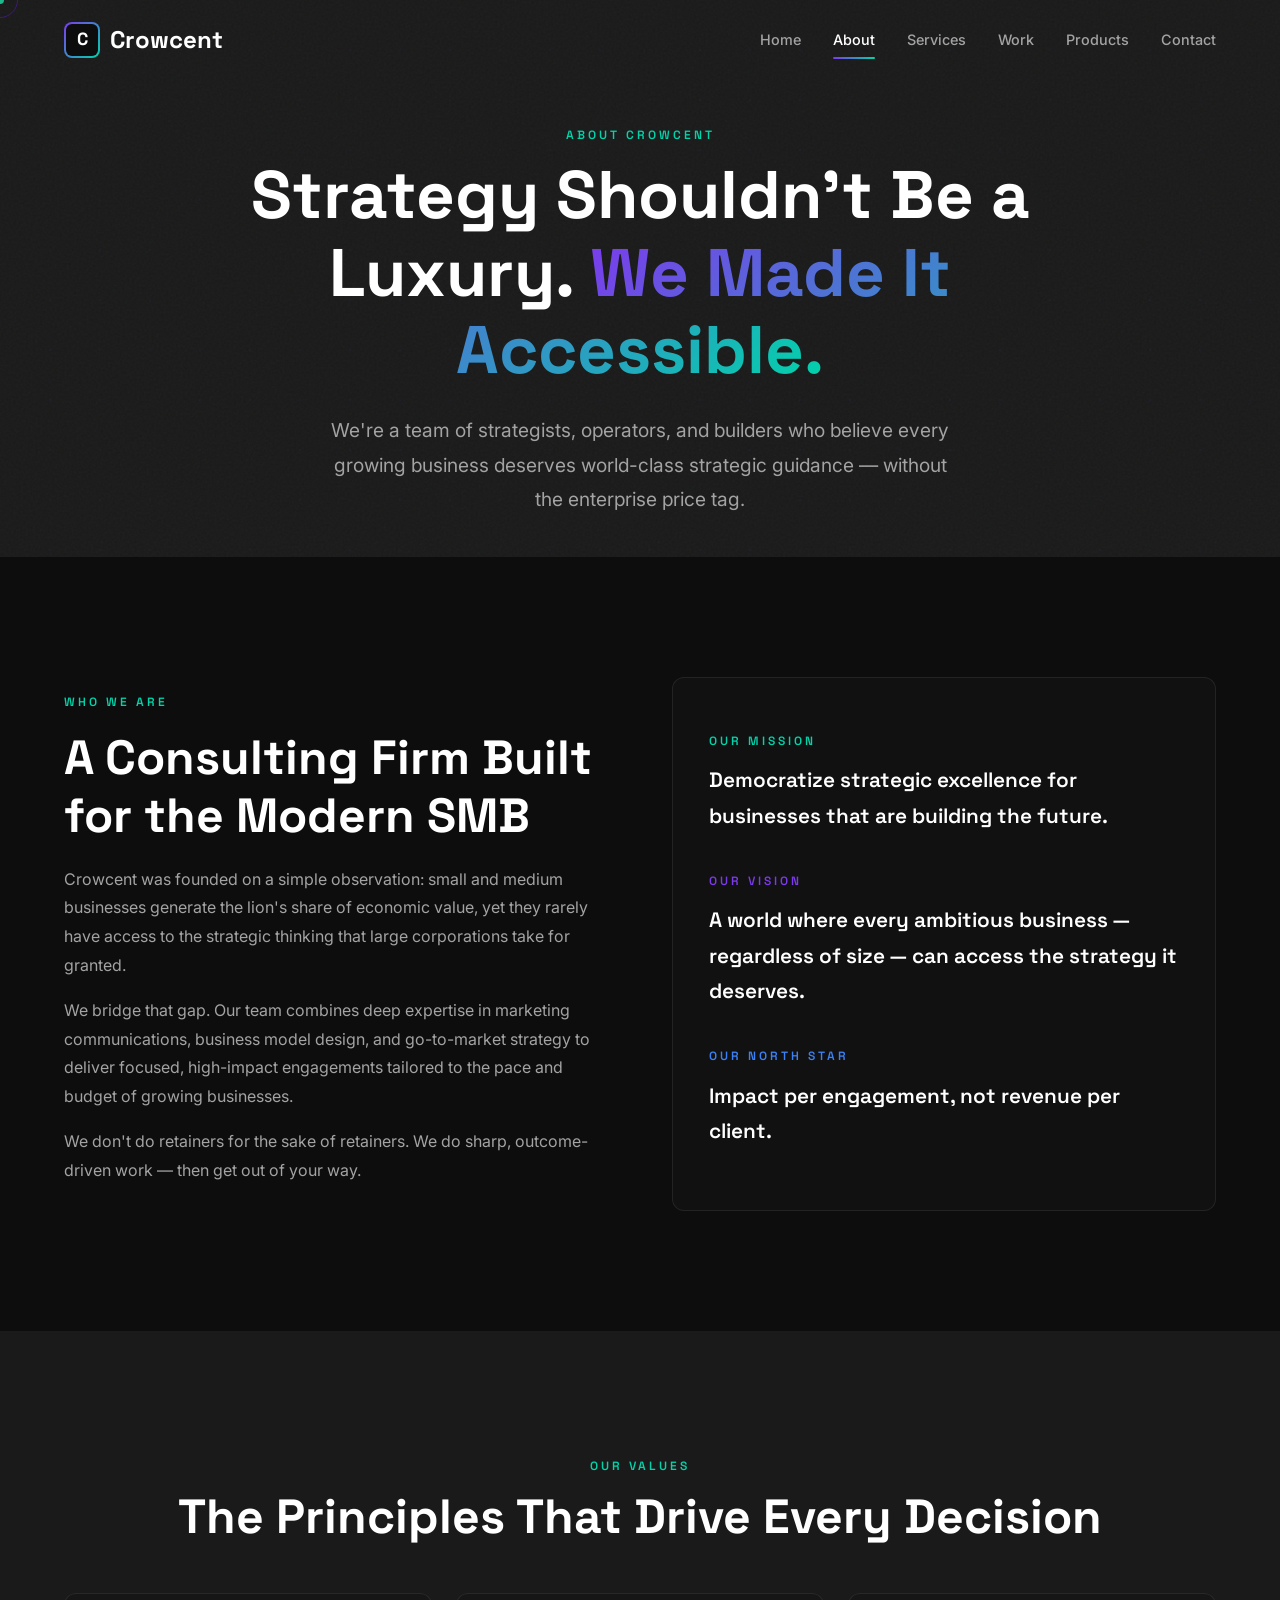
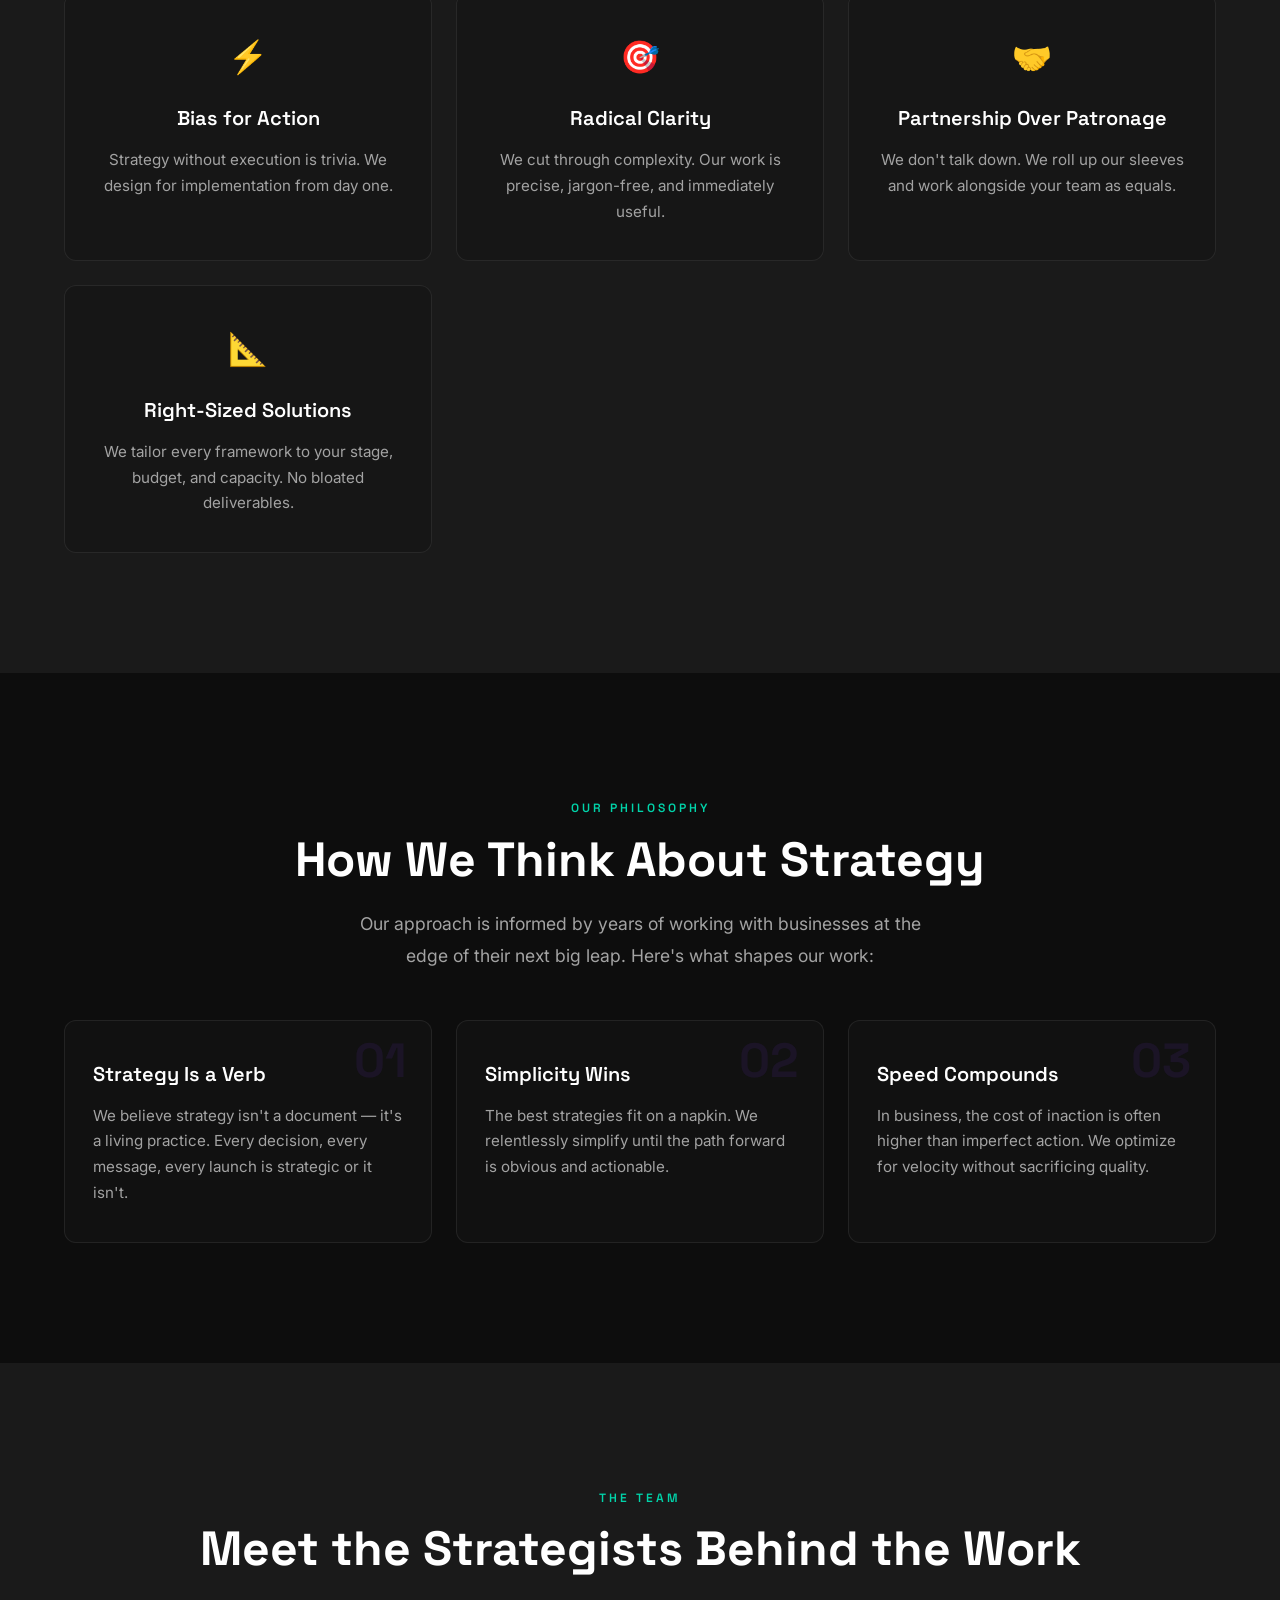
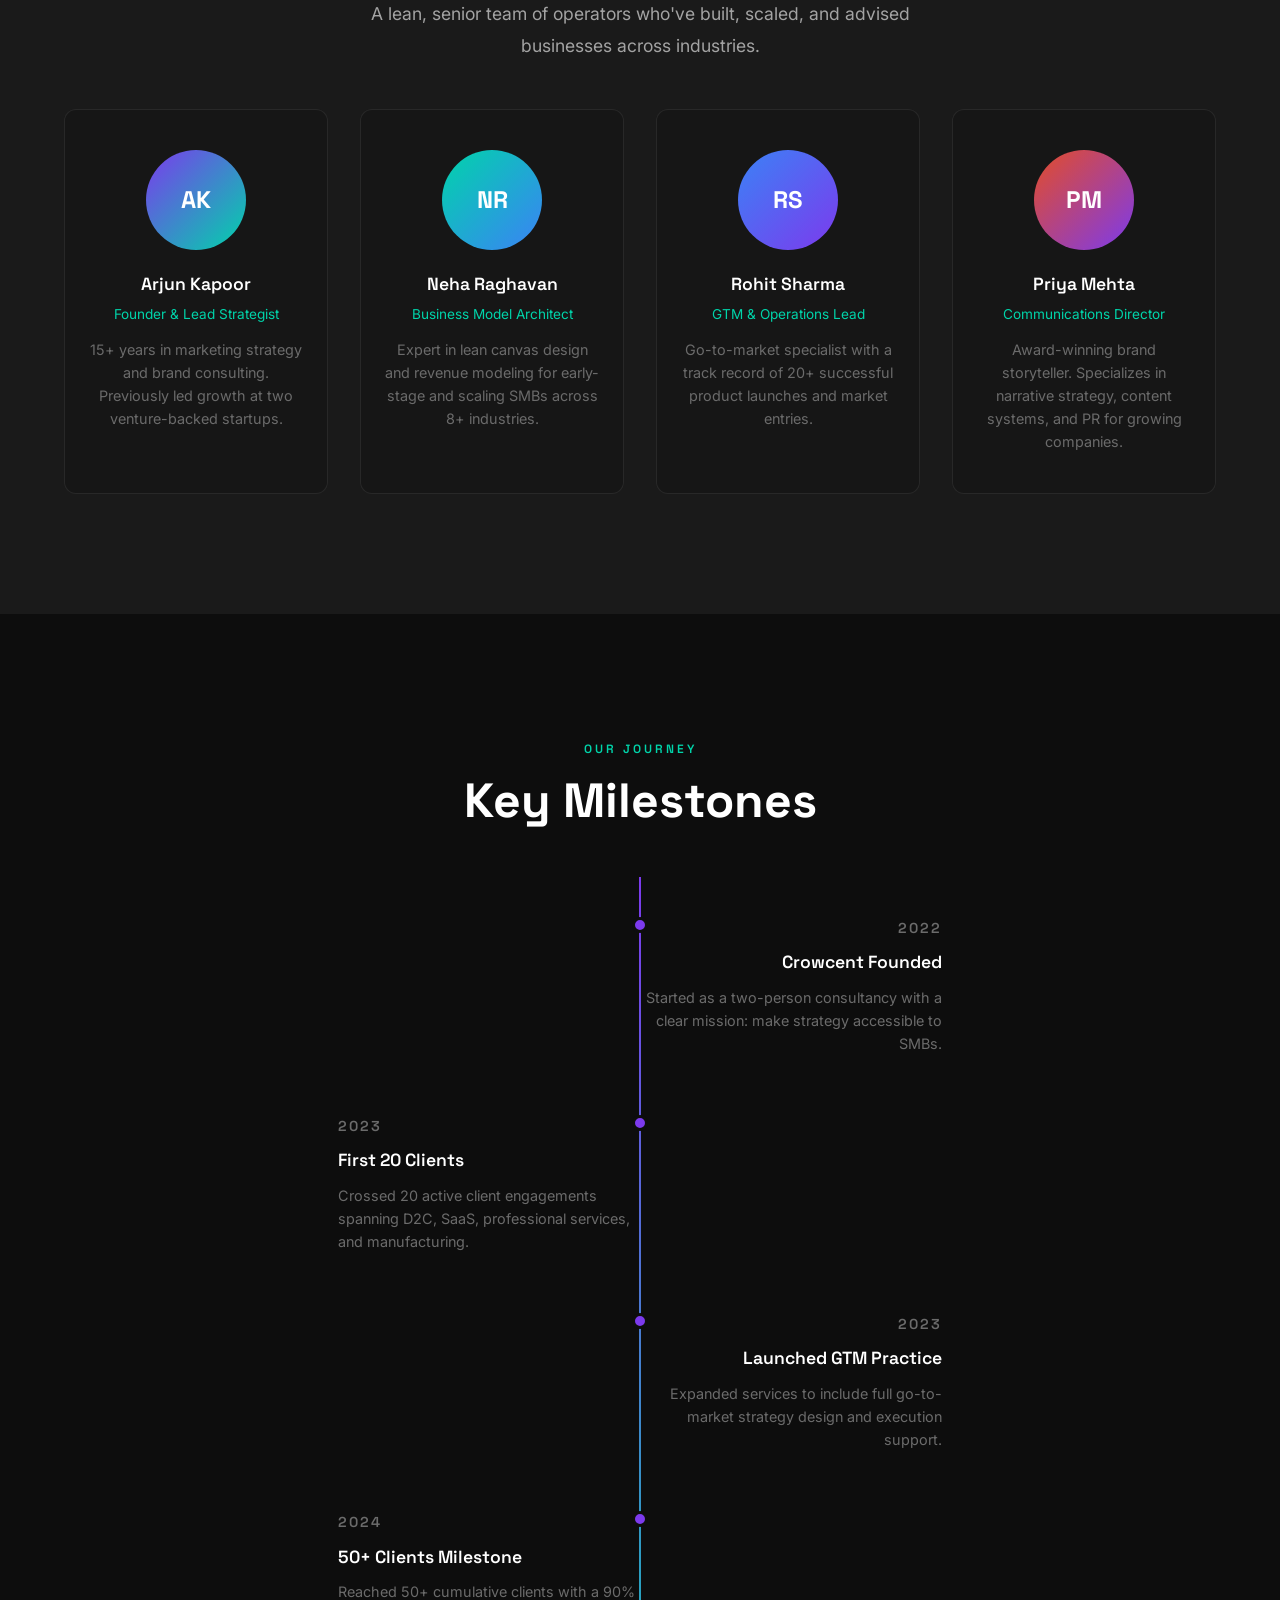
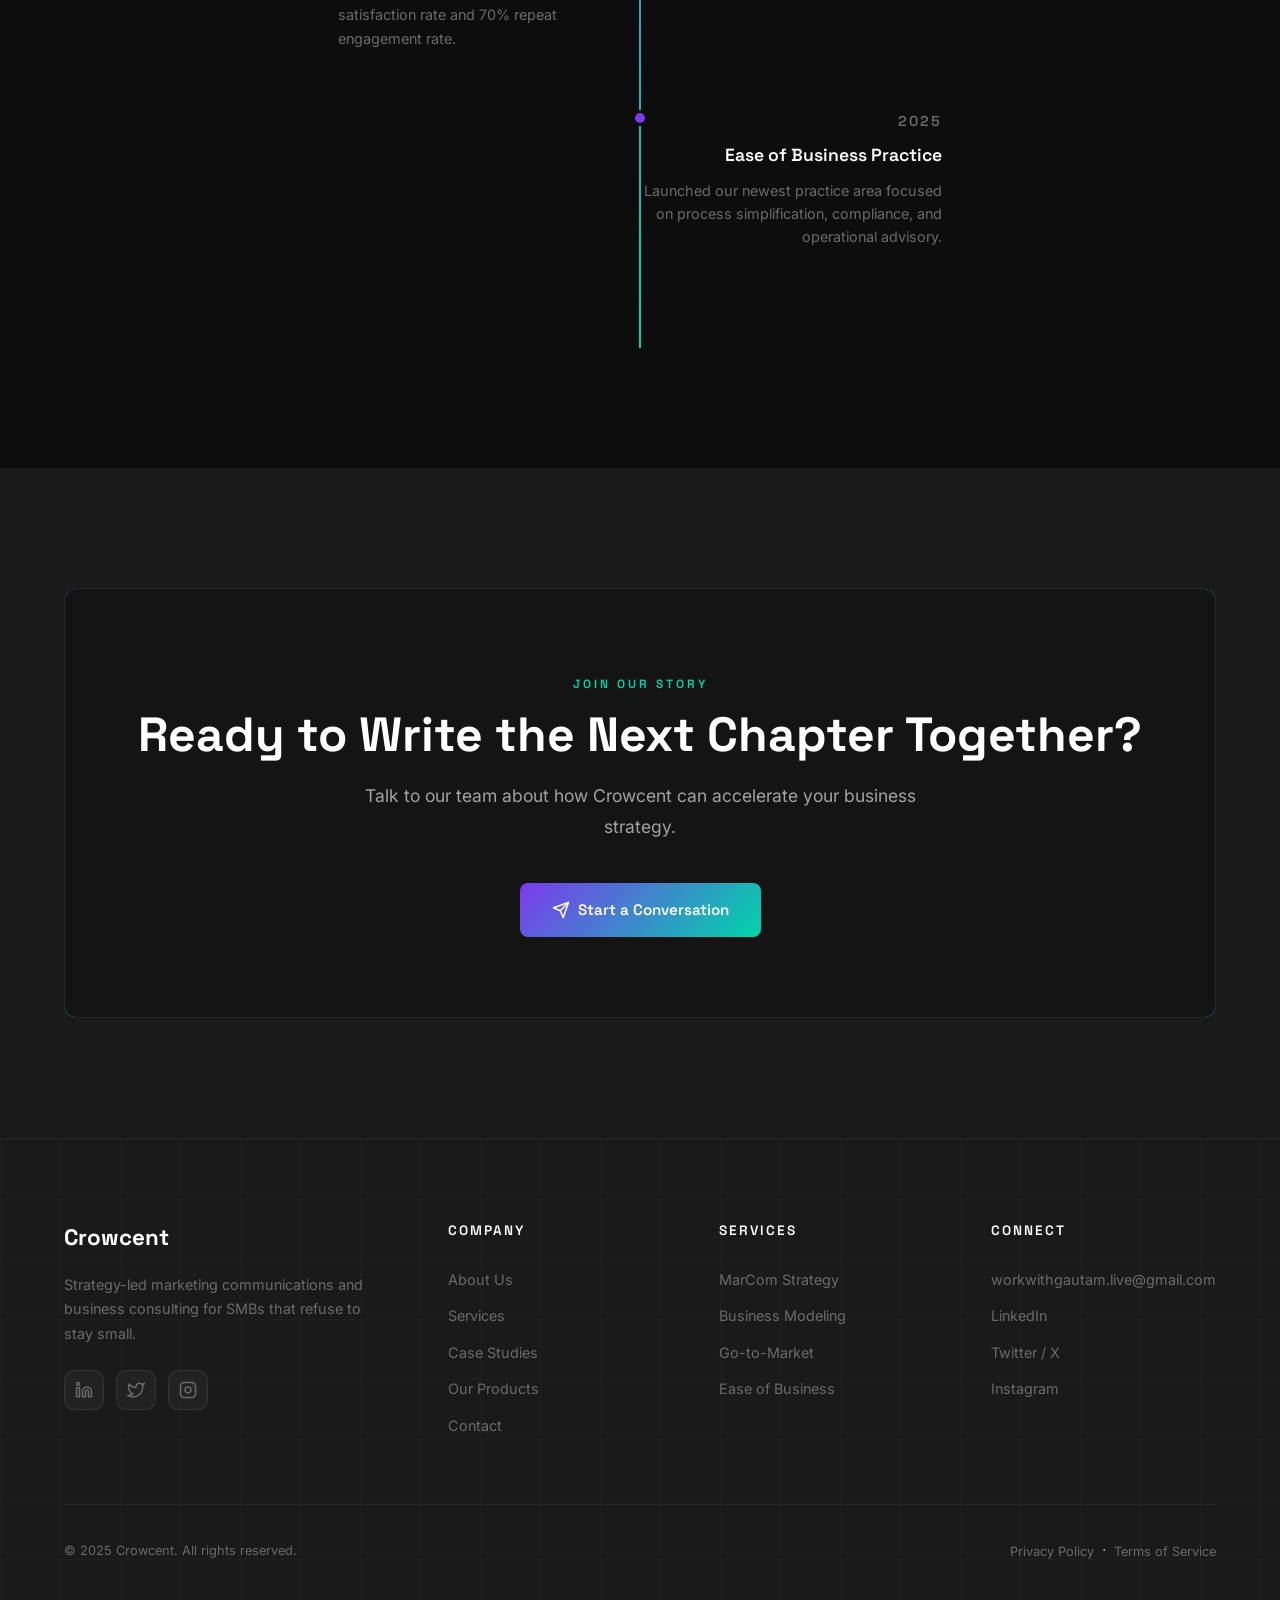
==== commit 3039301b: "Add Our Products page and update navigation" ====
--- a/about.html
+++ b/about.html
@@ -34,6 +34,7 @@
                 <a href="about.html" class="active">About</a>
                 <a href="services.html">Services</a>
                 <a href="work.html">Work</a>
+                <a href="products.html">Products</a>
                 <a href="contact.html">Contact</a>
             </div>
             <div class="nav-hamburger">
@@ -48,6 +49,7 @@
         <a href="about.html">About</a>
         <a href="services.html">Services</a>
         <a href="work.html">Work</a>
+        <a href="products.html">Products</a>
         <a href="contact.html">Contact</a>
     </div>
 
@@ -332,6 +334,7 @@
                     <a href="about.html">About Us</a>
                     <a href="services.html">Services</a>
                     <a href="work.html">Case Studies</a>
+                    <a href="products.html">Our Products</a>
                     <a href="contact.html">Contact</a>
                 </div>
                 <div class="footer-column">
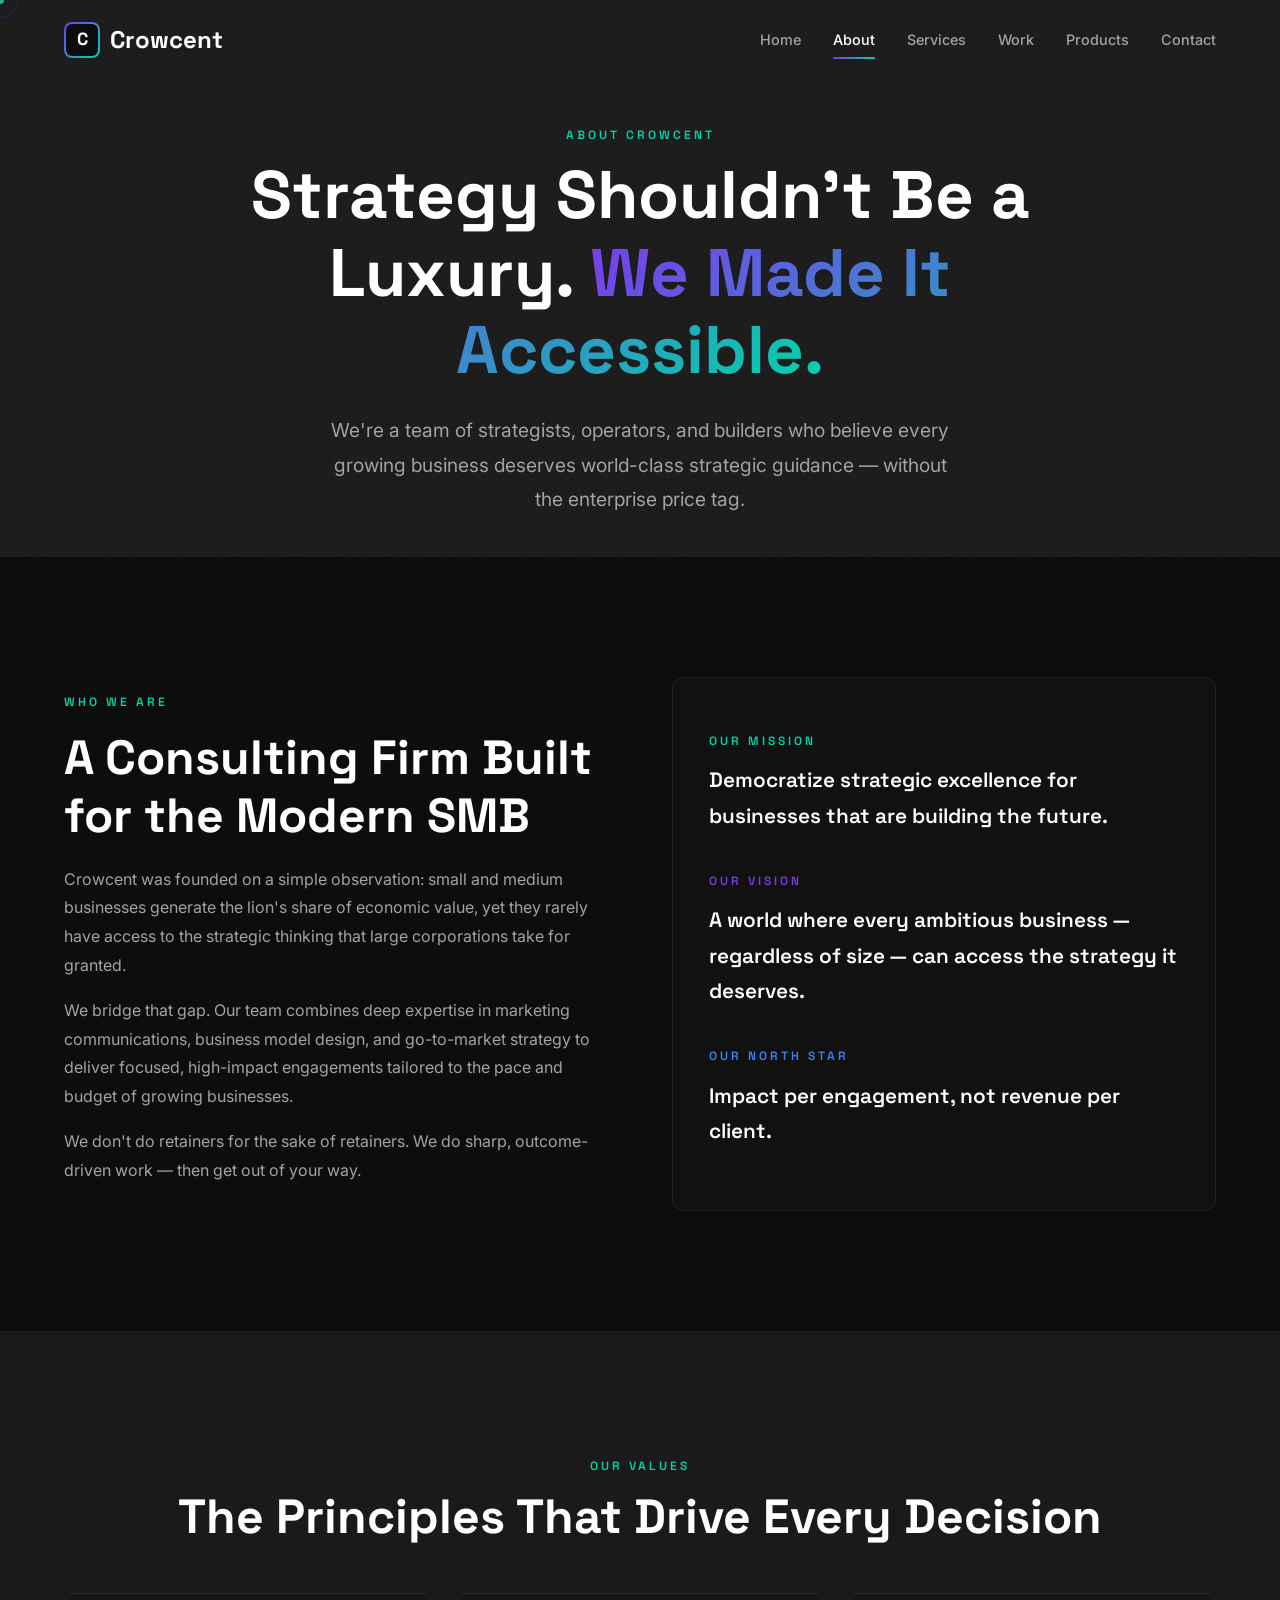
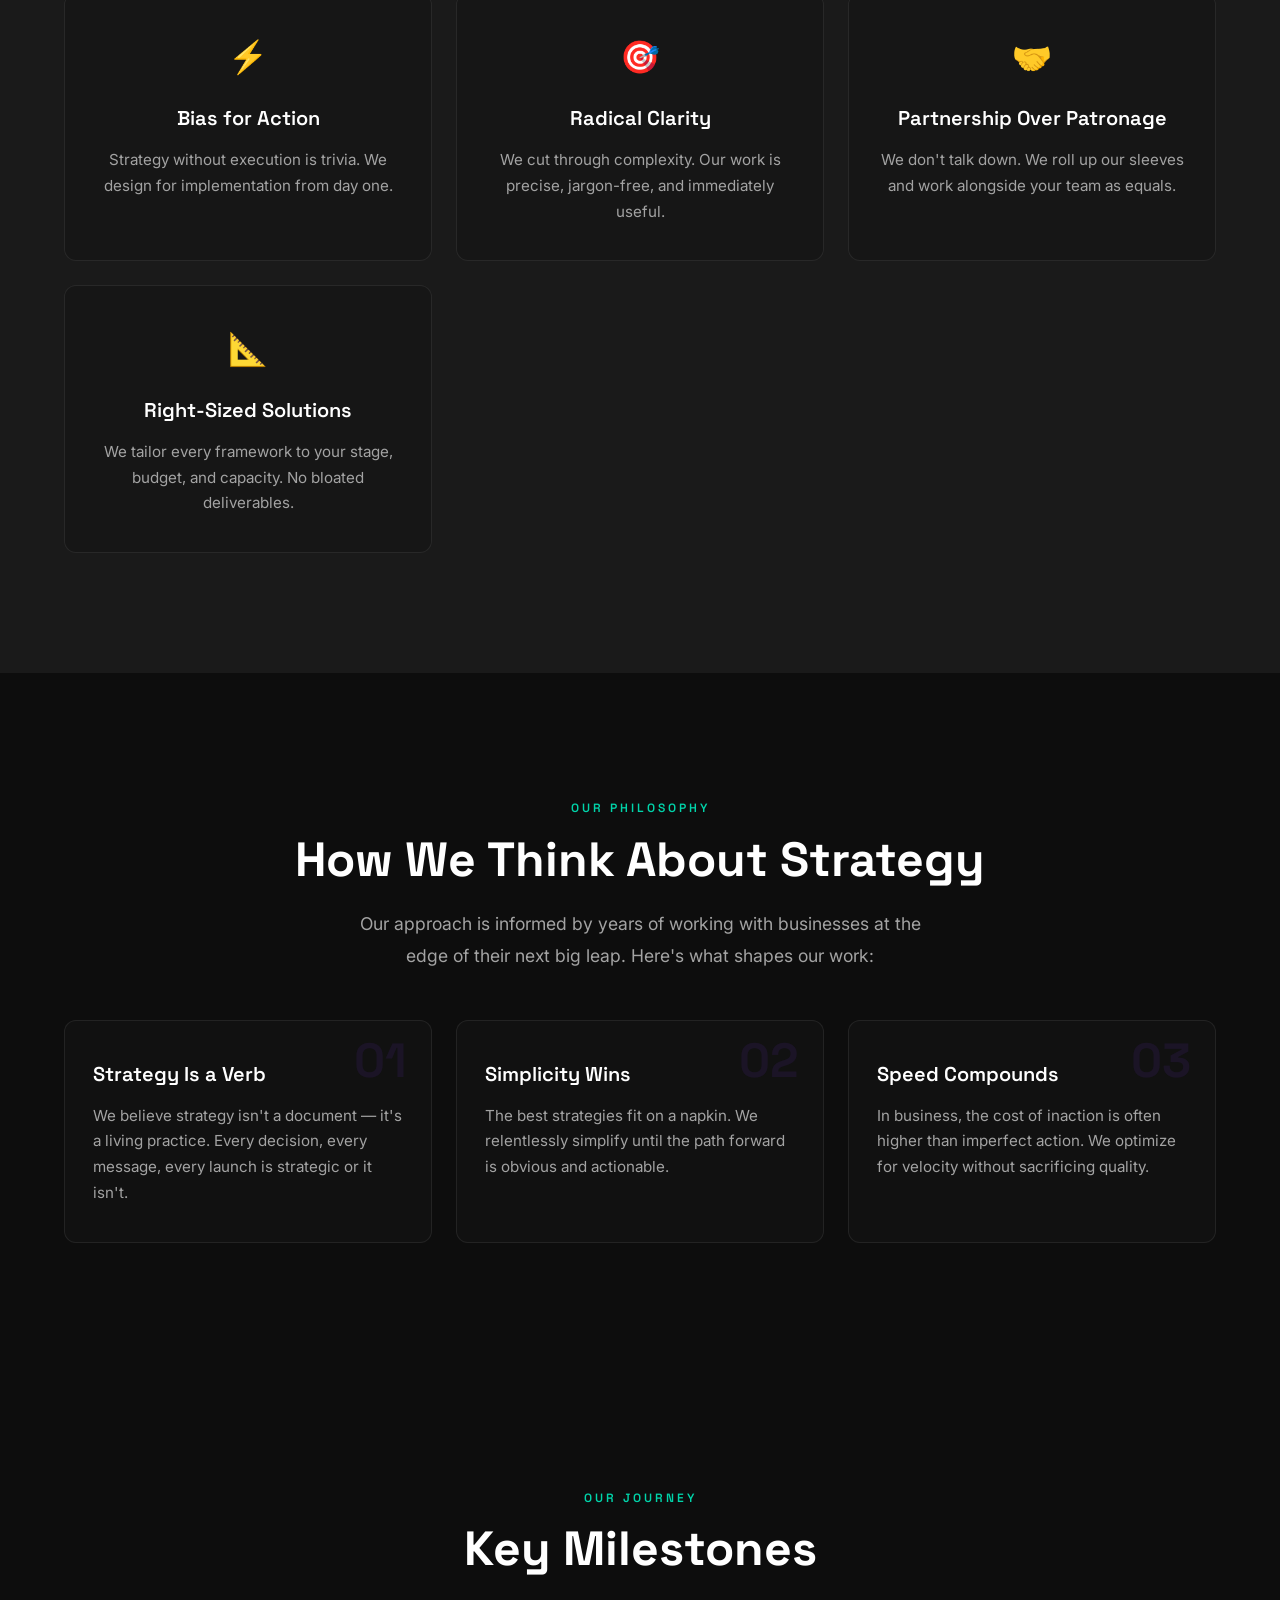
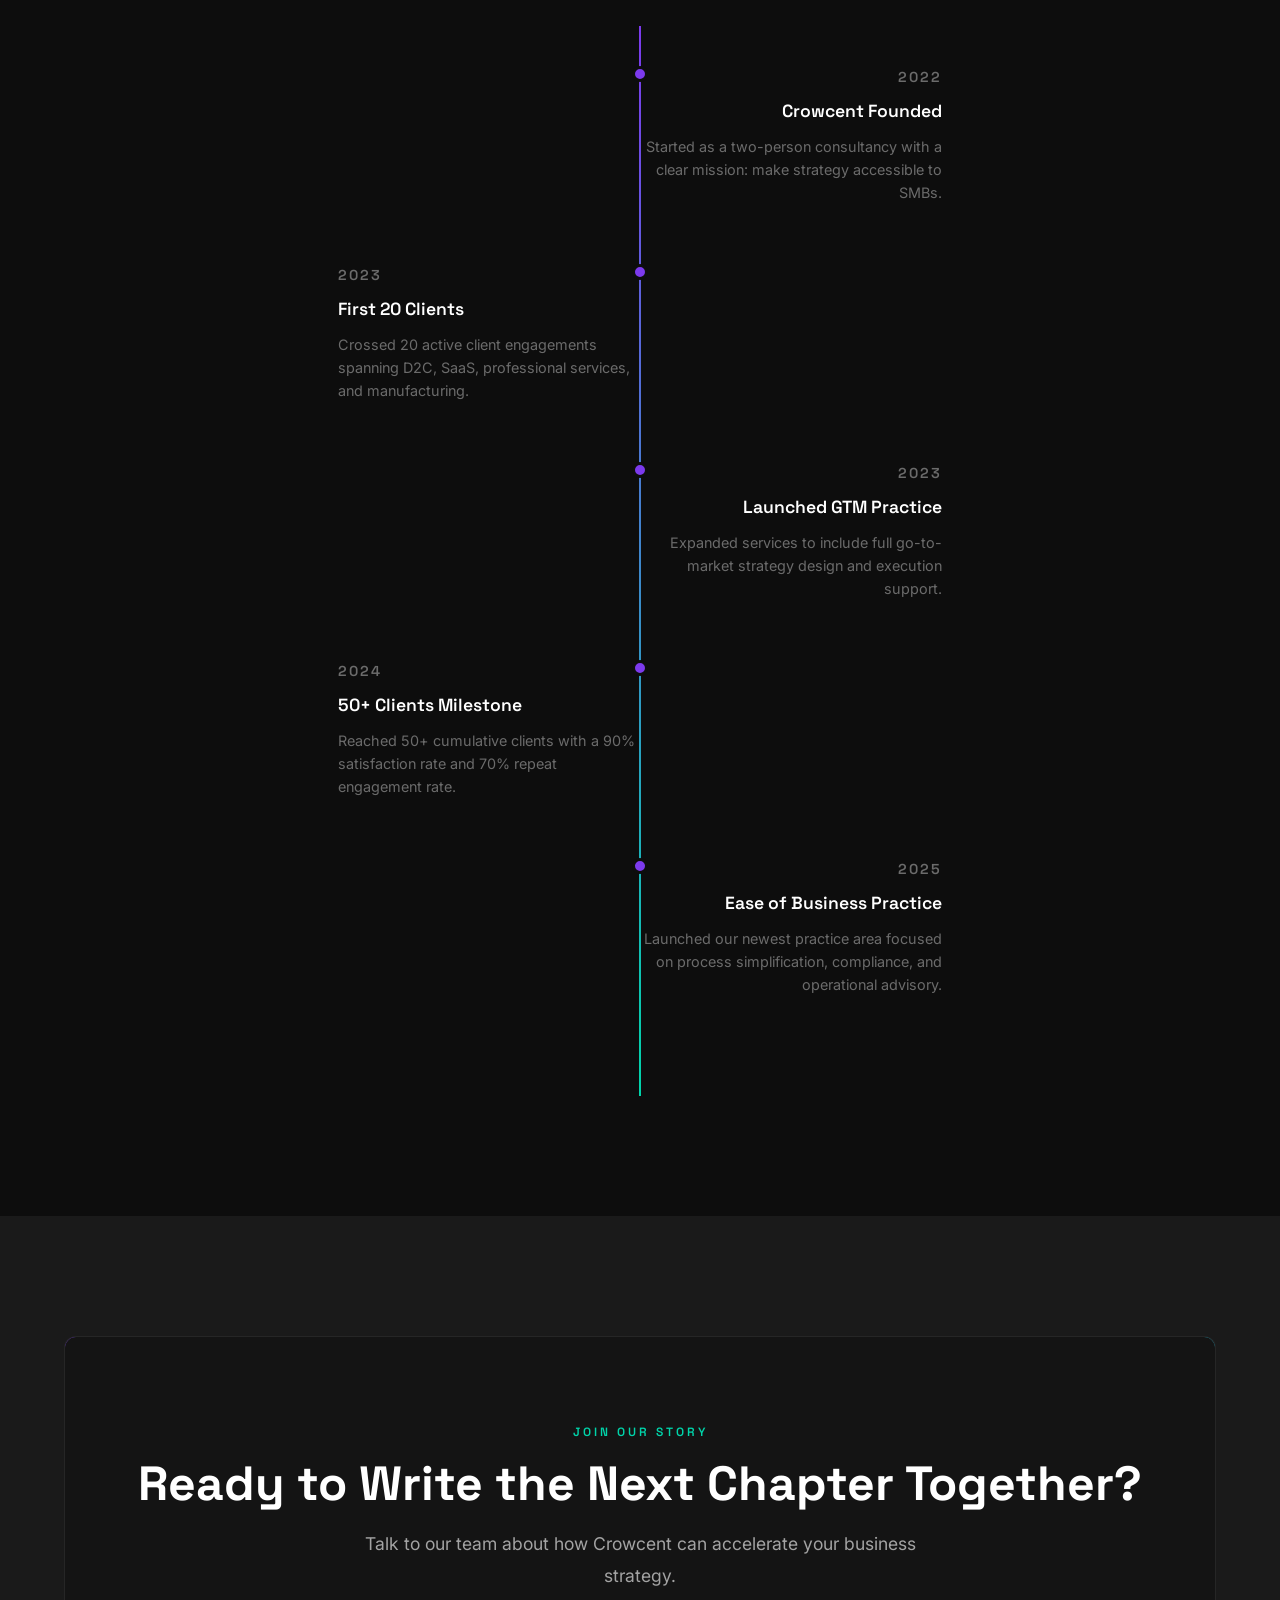
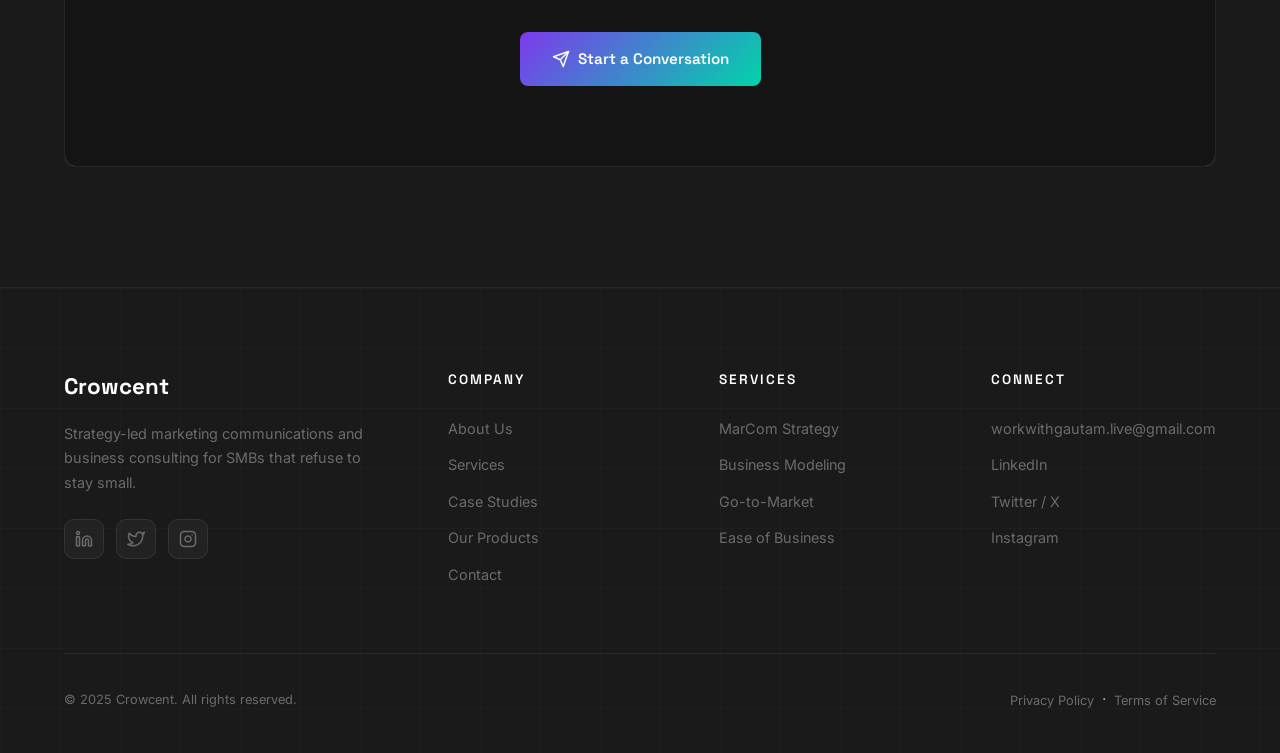
==== commit 4711285c: "Remove Team section from about.html" ====
--- a/about.html
+++ b/about.html
@@ -168,51 +168,6 @@
                     <h3 class="card-title">Speed Compounds</h3>
                     <p class="card-text">In business, the cost of inaction is often higher than imperfect action. We
                         optimize for velocity without sacrificing quality.</p>
-                </div>
-            </div>
-        </div>
-    </section>
-
-    <!-- ============ TEAM ============ -->
-    <section class="section" id="team" style="background: var(--bg-secondary);">
-        <div class="container">
-            <div class="text-center reveal">
-                <p class="section-label">The Team</p>
-                <h2 class="section-title">Meet the Strategists Behind the Work</h2>
-                <p class="section-subtitle mx-auto">A lean, senior team of operators who've built, scaled, and advised
-                    businesses across industries.</p>
-            </div>
-            <div class="team-grid stagger-children">
-                <div class="glass-card team-card reveal">
-                    <div class="team-avatar">AK</div>
-                    <h4>Arjun Kapoor</h4>
-                    <p class="role">Founder & Lead Strategist</p>
-                    <p>15+ years in marketing strategy and brand consulting. Previously led growth at two venture-backed
-                        startups.</p>
-                </div>
-                <div class="glass-card team-card reveal">
-                    <div class="team-avatar"
-                        style="background: linear-gradient(135deg, var(--accent-teal), var(--accent-blue));">NR</div>
-                    <h4>Neha Raghavan</h4>
-                    <p class="role">Business Model Architect</p>
-                    <p>Expert in lean canvas design and revenue modeling for early-stage and scaling SMBs across 8+
-                        industries.</p>
-                </div>
-                <div class="glass-card team-card reveal">
-                    <div class="team-avatar"
-                        style="background: linear-gradient(135deg, var(--accent-blue), var(--accent-purple));">RS</div>
-                    <h4>Rohit Sharma</h4>
-                    <p class="role">GTM & Operations Lead</p>
-                    <p>Go-to-market specialist with a track record of 20+ successful product launches and market
-                        entries.</p>
-                </div>
-                <div class="glass-card team-card reveal">
-                    <div class="team-avatar"
-                        style="background: linear-gradient(135deg, #E44D26, var(--accent-purple));">PM</div>
-                    <h4>Priya Mehta</h4>
-                    <p class="role">Communications Director</p>
-                    <p>Award-winning brand storyteller. Specializes in narrative strategy, content systems, and PR for
-                        growing companies.</p>
                 </div>
             </div>
         </div>
--- a/css/style.css
+++ b/css/style.css
@@ -1218,6 +1218,175 @@
 }
 
 /* ============================================
+   WEBSITES SHOWCASE (Work Page)
+   ============================================ */
+.websites-grid {
+  display: grid;
+  grid-template-columns: repeat(3, 1fr);
+  gap: 28px;
+  margin-top: 56px;
+}
+
+.website-card {
+  border-radius: var(--radius-card);
+  overflow: hidden;
+  background: var(--bg-card);
+  border: 1px solid var(--border-glass);
+  transition: transform var(--transition-base), box-shadow var(--transition-base), border-color var(--transition-base);
+}
+.website-card:hover {
+  transform: translateY(-8px);
+  box-shadow: 0 24px 64px rgba(0, 0, 0, 0.5), 0 0 40px rgba(124, 58, 237, 0.08);
+  border-color: rgba(124, 58, 237, 0.25);
+}
+
+/* Browser Chrome Frame */
+.website-browser-frame {
+  display: flex;
+  align-items: center;
+  gap: 12px;
+  padding: 10px 16px;
+  background: rgba(255, 255, 255, 0.03);
+  border-bottom: 1px solid var(--border-subtle);
+}
+.browser-dots {
+  display: flex;
+  gap: 6px;
+  flex-shrink: 0;
+}
+.browser-dots .dot-red,
+.browser-dots .dot-yellow,
+.browser-dots .dot-green {
+  width: 10px;
+  height: 10px;
+  border-radius: 50%;
+}
+.browser-dots .dot-red { background: #FF5F57; }
+.browser-dots .dot-yellow { background: #FEBC2E; }
+.browser-dots .dot-green { background: #28C840; }
+.browser-url {
+  flex: 1;
+  text-align: center;
+  font-family: var(--font-body);
+  font-size: 0.72rem;
+  color: var(--text-muted);
+  background: rgba(255, 255, 255, 0.03);
+  border: 1px solid var(--border-subtle);
+  border-radius: 6px;
+  padding: 4px 12px;
+  letter-spacing: 0.5px;
+}
+
+/* Preview Thumbnail */
+.website-preview {
+  height: 140px;
+  position: relative;
+  overflow: hidden;
+}
+.website-preview-content {
+  width: 100%;
+  height: 100%;
+  display: flex;
+  align-items: center;
+  justify-content: center;
+  position: relative;
+}
+.website-preview-content .preview-icon {
+  font-size: 2.8rem;
+  opacity: 0.25;
+  transition: opacity var(--transition-base), transform var(--transition-base);
+}
+.website-card:hover .preview-icon {
+  opacity: 0.1;
+  transform: scale(1.2);
+}
+
+/* Hover Overlay */
+.website-hover-overlay {
+  position: absolute;
+  inset: 0;
+  background: rgba(13, 13, 13, 0.85);
+  backdrop-filter: blur(6px);
+  -webkit-backdrop-filter: blur(6px);
+  display: flex;
+  align-items: center;
+  justify-content: center;
+  opacity: 0;
+  transition: opacity var(--transition-base);
+}
+.website-card:hover .website-hover-overlay {
+  opacity: 1;
+}
+
+/* Card Info */
+.website-card-info {
+  padding: 18px 20px 20px 20px;
+}
+.website-card-header {
+  display: flex;
+  align-items: center;
+  justify-content: space-between;
+  margin-bottom: 10px;
+}
+.website-card-header h3 {
+  font-family: var(--font-heading);
+  font-size: 1.2rem;
+  font-weight: 600;
+  color: var(--text-white);
+}
+.website-status {
+  font-size: 0.7rem;
+  font-weight: 600;
+  letter-spacing: 1px;
+  text-transform: uppercase;
+  padding: 3px 10px;
+  border-radius: 20px;
+  flex-shrink: 0;
+}
+.website-status.live {
+  color: #28C840;
+  background: rgba(40, 200, 64, 0.1);
+  border: 1px solid rgba(40, 200, 64, 0.2);
+  animation: statusPulse 2s ease-in-out infinite;
+}
+@keyframes statusPulse {
+  0%, 100% { opacity: 1; }
+  50% { opacity: 0.6; }
+}
+.website-card-info > p {
+  font-size: 0.9rem;
+  color: var(--text-body);
+  line-height: 1.7;
+  margin-bottom: 16px;
+}
+
+/* Tech Stack Tags */
+.website-tech-stack {
+  display: flex;
+  flex-wrap: wrap;
+  gap: 8px;
+}
+.tech-tag {
+  display: inline-block;
+  padding: 4px 12px;
+  border-radius: 6px;
+  font-size: 0.72rem;
+  font-weight: 600;
+  font-family: var(--font-heading);
+  letter-spacing: 0.5px;
+  color: var(--text-muted);
+  background: rgba(255, 255, 255, 0.04);
+  border: 1px solid var(--border-subtle);
+  transition: color var(--transition-fast), border-color var(--transition-fast), background var(--transition-fast);
+}
+.website-card:hover .tech-tag {
+  color: var(--accent-teal);
+  border-color: rgba(0, 212, 170, 0.2);
+  background: rgba(0, 212, 170, 0.05);
+}
+
+
+/* ============================================
    CONTACT PAGE
    ============================================ */
 .contact-grid {
@@ -1361,6 +1530,7 @@
   .process-steps::before { display: none; }
   .contact-grid { grid-template-columns: 1fr; }
   .about-content { grid-template-columns: 1fr; gap: 40px; }
+  .websites-grid { grid-template-columns: repeat(2, 1fr); }
 }
 
 @media (max-width: 768px) {
@@ -1382,6 +1552,7 @@
   .cta-banner { padding: 48px 24px; }
 
   .work-grid { grid-template-columns: 1fr; }
+  .websites-grid { grid-template-columns: 1fr; }
   
   /* Timeline mobile */
   .timeline::before { left: 20px; }
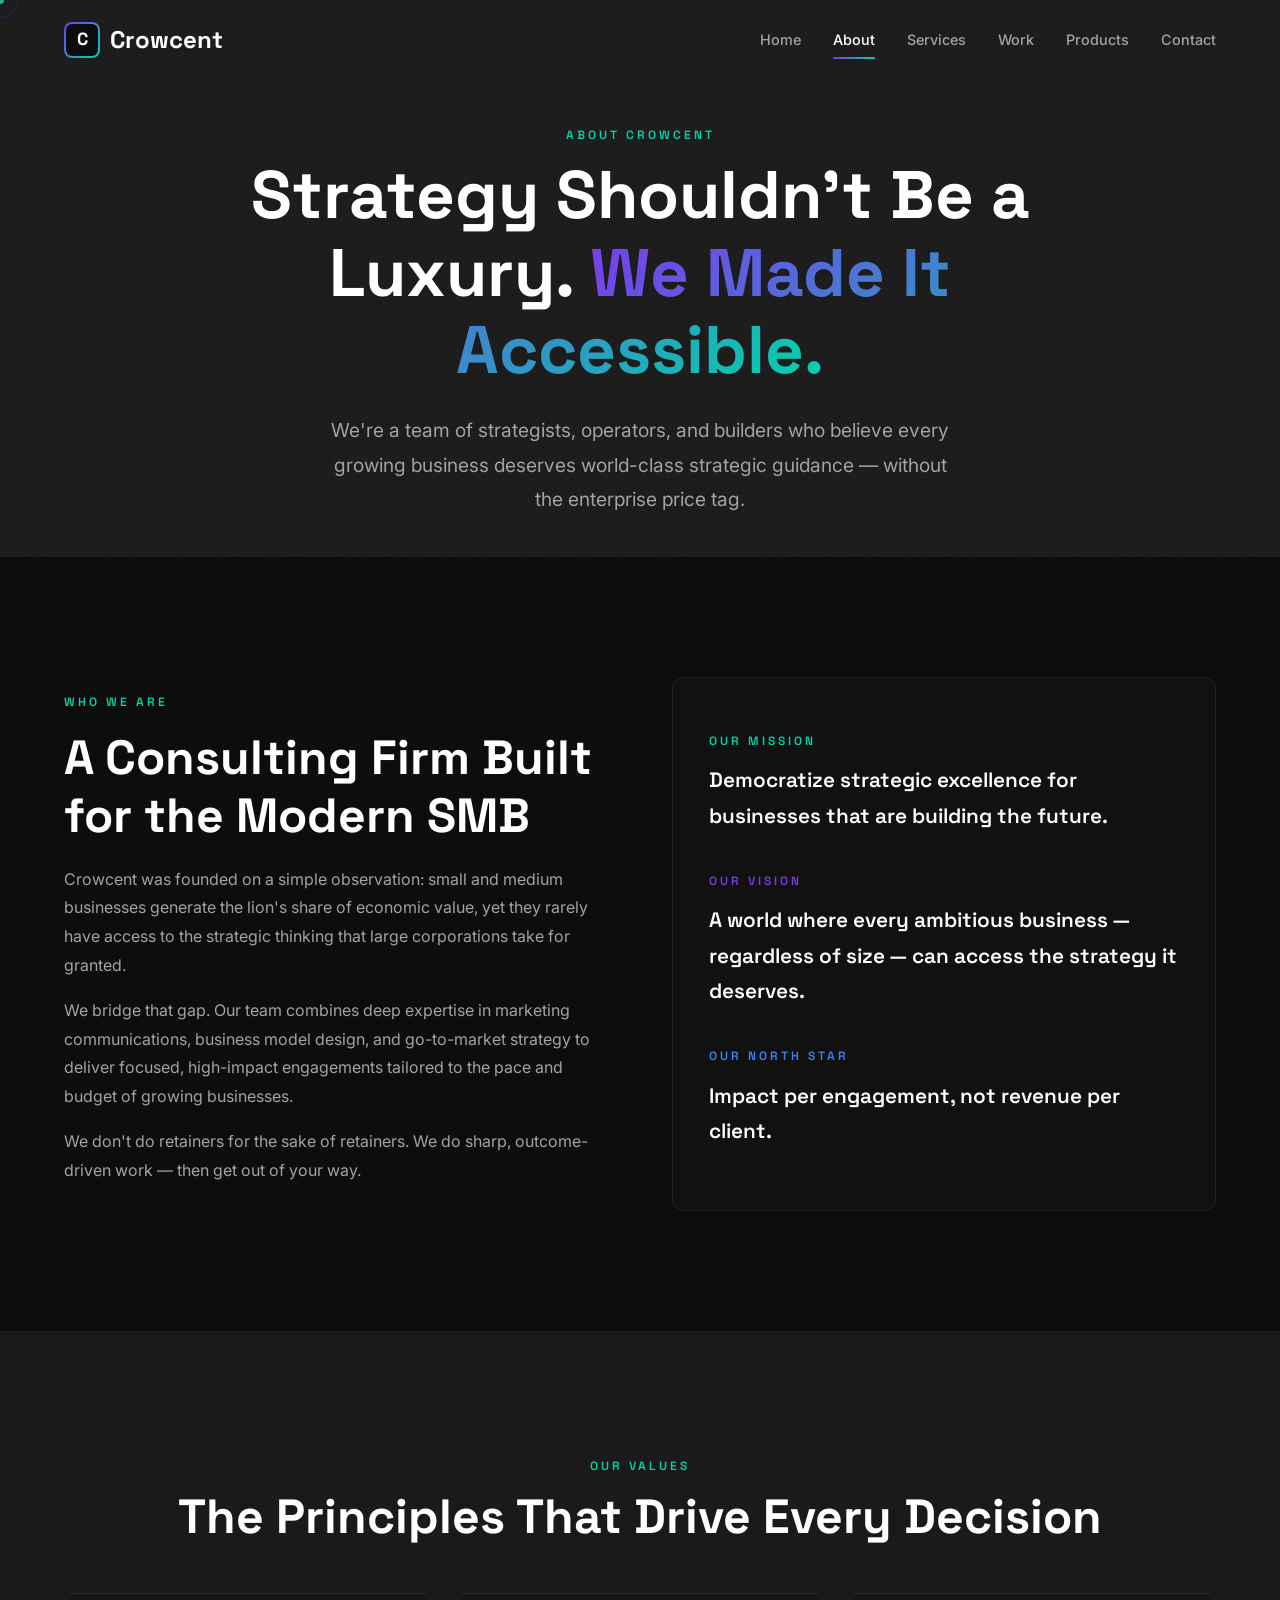
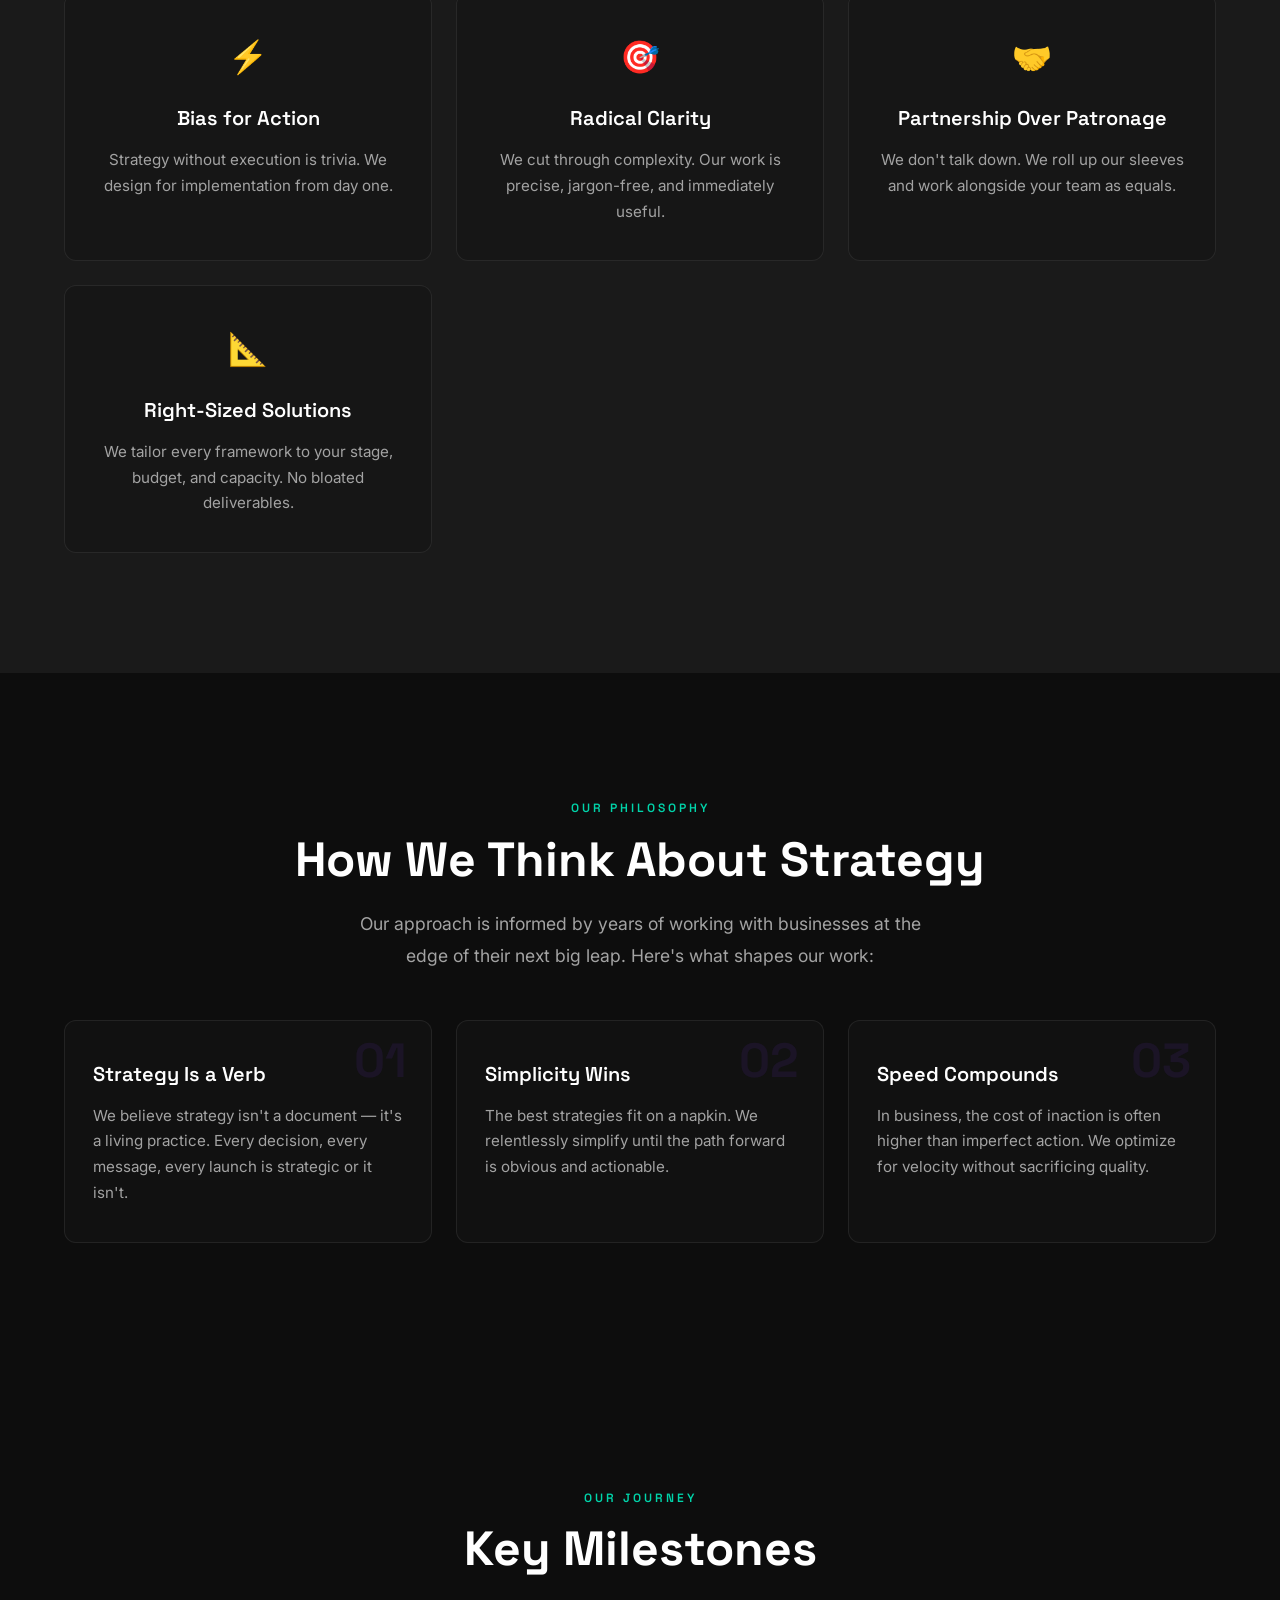
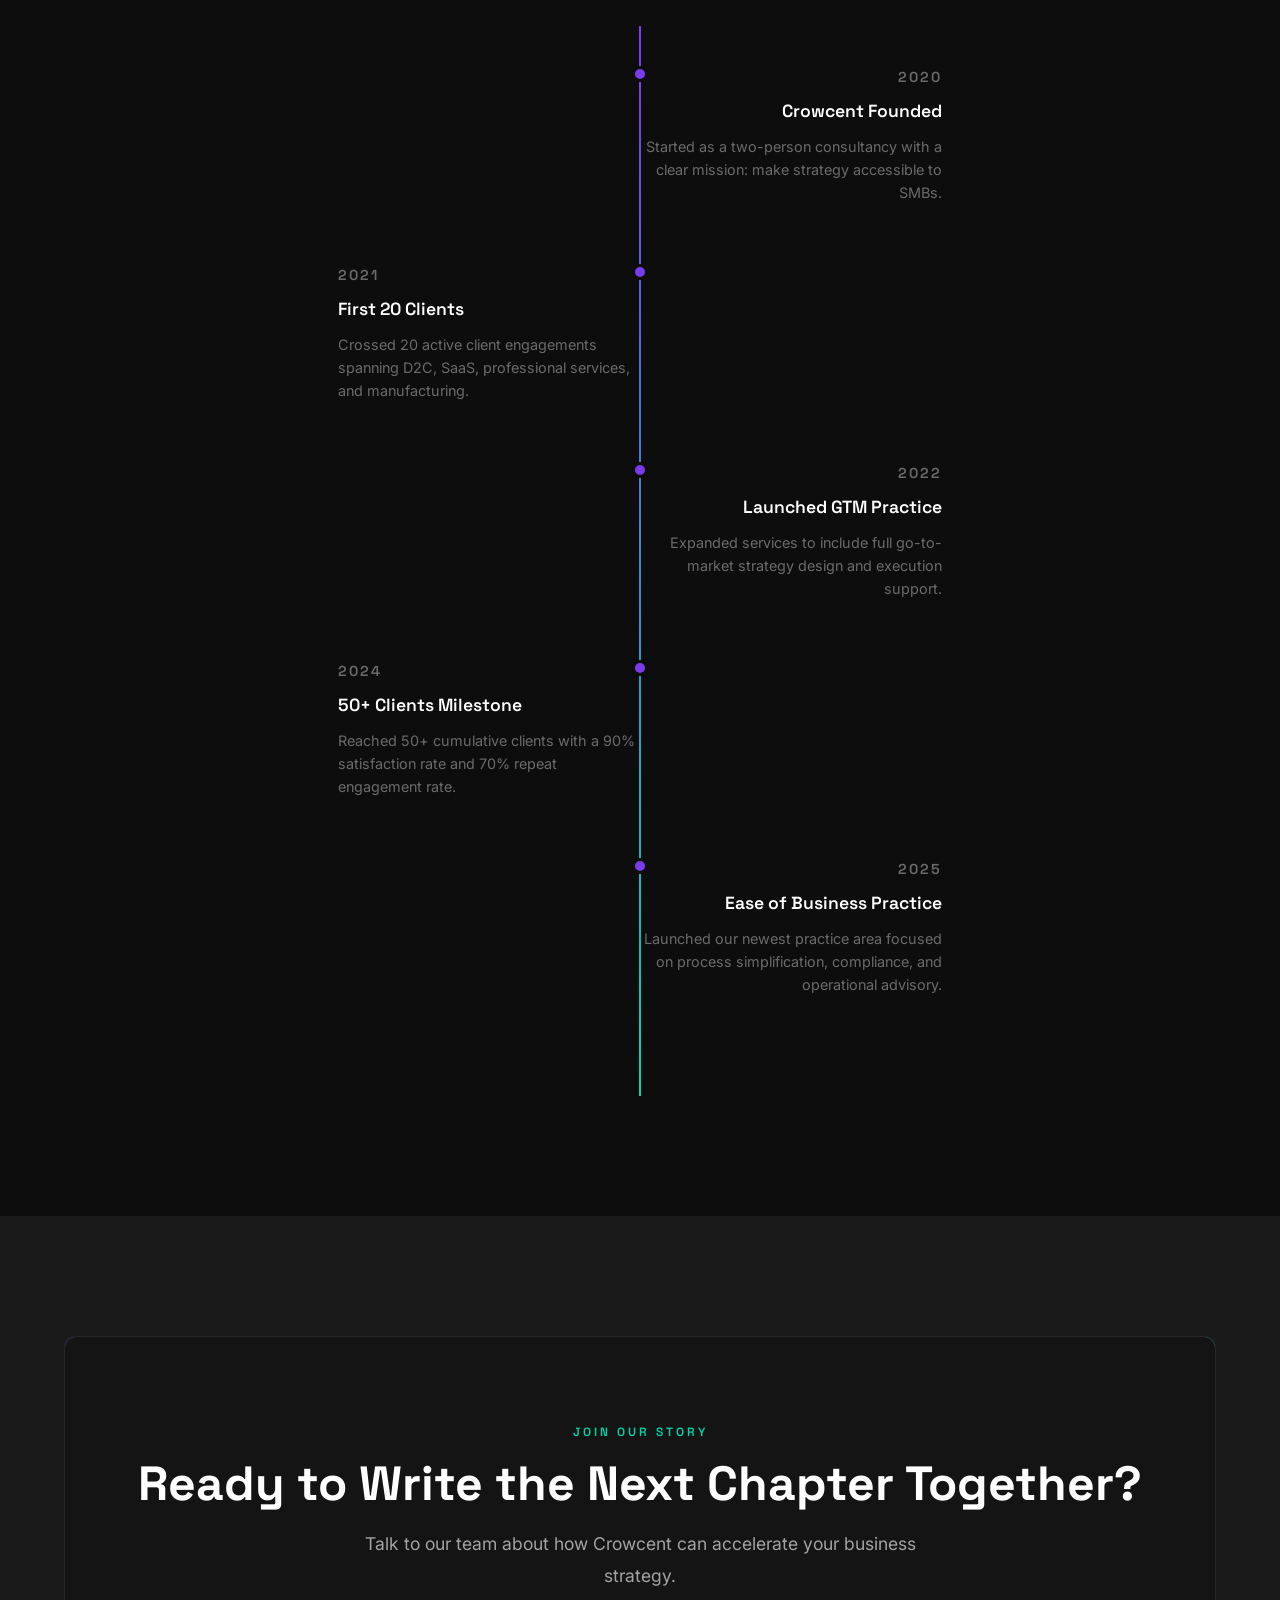
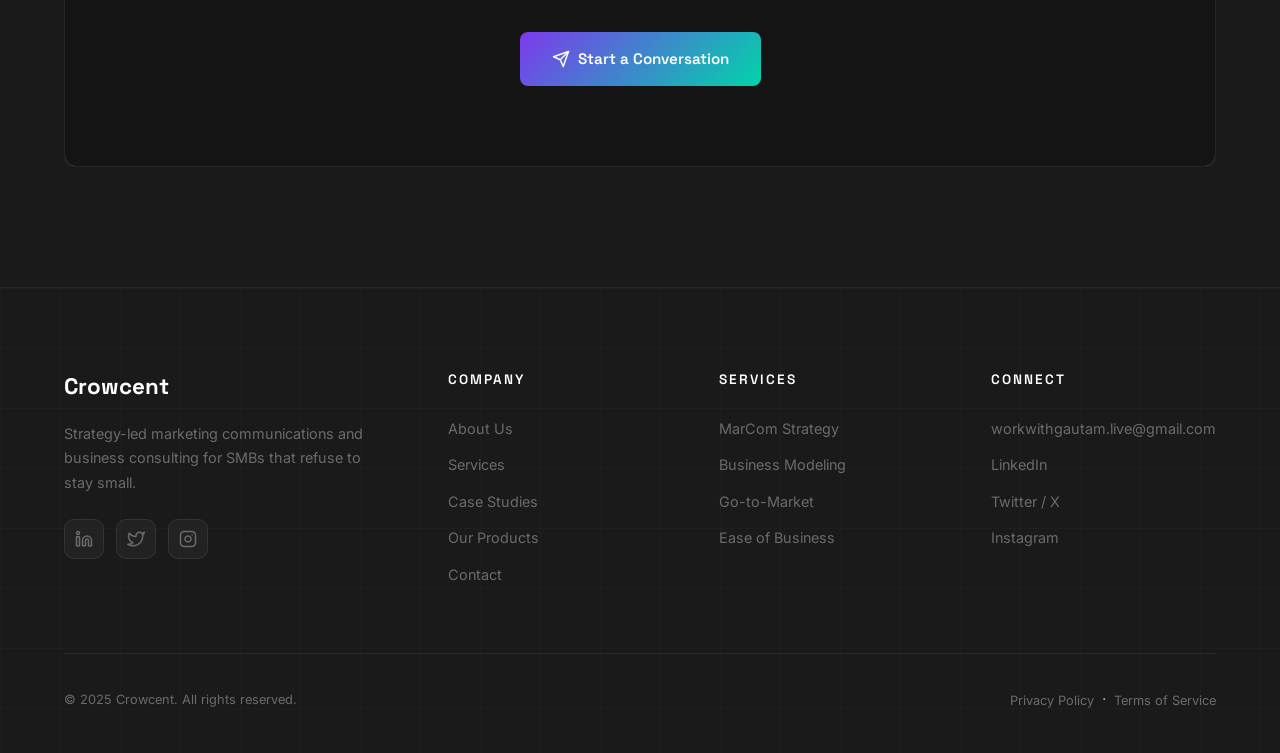
==== commit bca4cfda: "Remove Team section and align milestone years with 6 years of serving (Founded 2020)" ====
--- a/about.html
+++ b/about.html
@@ -184,7 +184,7 @@
                 <div class="timeline-item reveal">
                     <div class="timeline-dot"></div>
                     <div class="timeline-content">
-                        <p class="timeline-year">2022</p>
+                        <p class="timeline-year">2020</p>
                         <h4>Crowcent Founded</h4>
                         <p>Started as a two-person consultancy with a clear mission: make strategy accessible to SMBs.
                         </p>
@@ -193,7 +193,7 @@
                 <div class="timeline-item reveal">
                     <div class="timeline-dot"></div>
                     <div class="timeline-content">
-                        <p class="timeline-year">2023</p>
+                        <p class="timeline-year">2021</p>
                         <h4>First 20 Clients</h4>
                         <p>Crossed 20 active client engagements spanning D2C, SaaS, professional services, and
                             manufacturing.</p>
@@ -202,7 +202,7 @@
                 <div class="timeline-item reveal">
                     <div class="timeline-dot"></div>
                     <div class="timeline-content">
-                        <p class="timeline-year">2023</p>
+                        <p class="timeline-year">2022</p>
                         <h4>Launched GTM Practice</h4>
                         <p>Expanded services to include full go-to-market strategy design and execution support.</p>
                     </div>
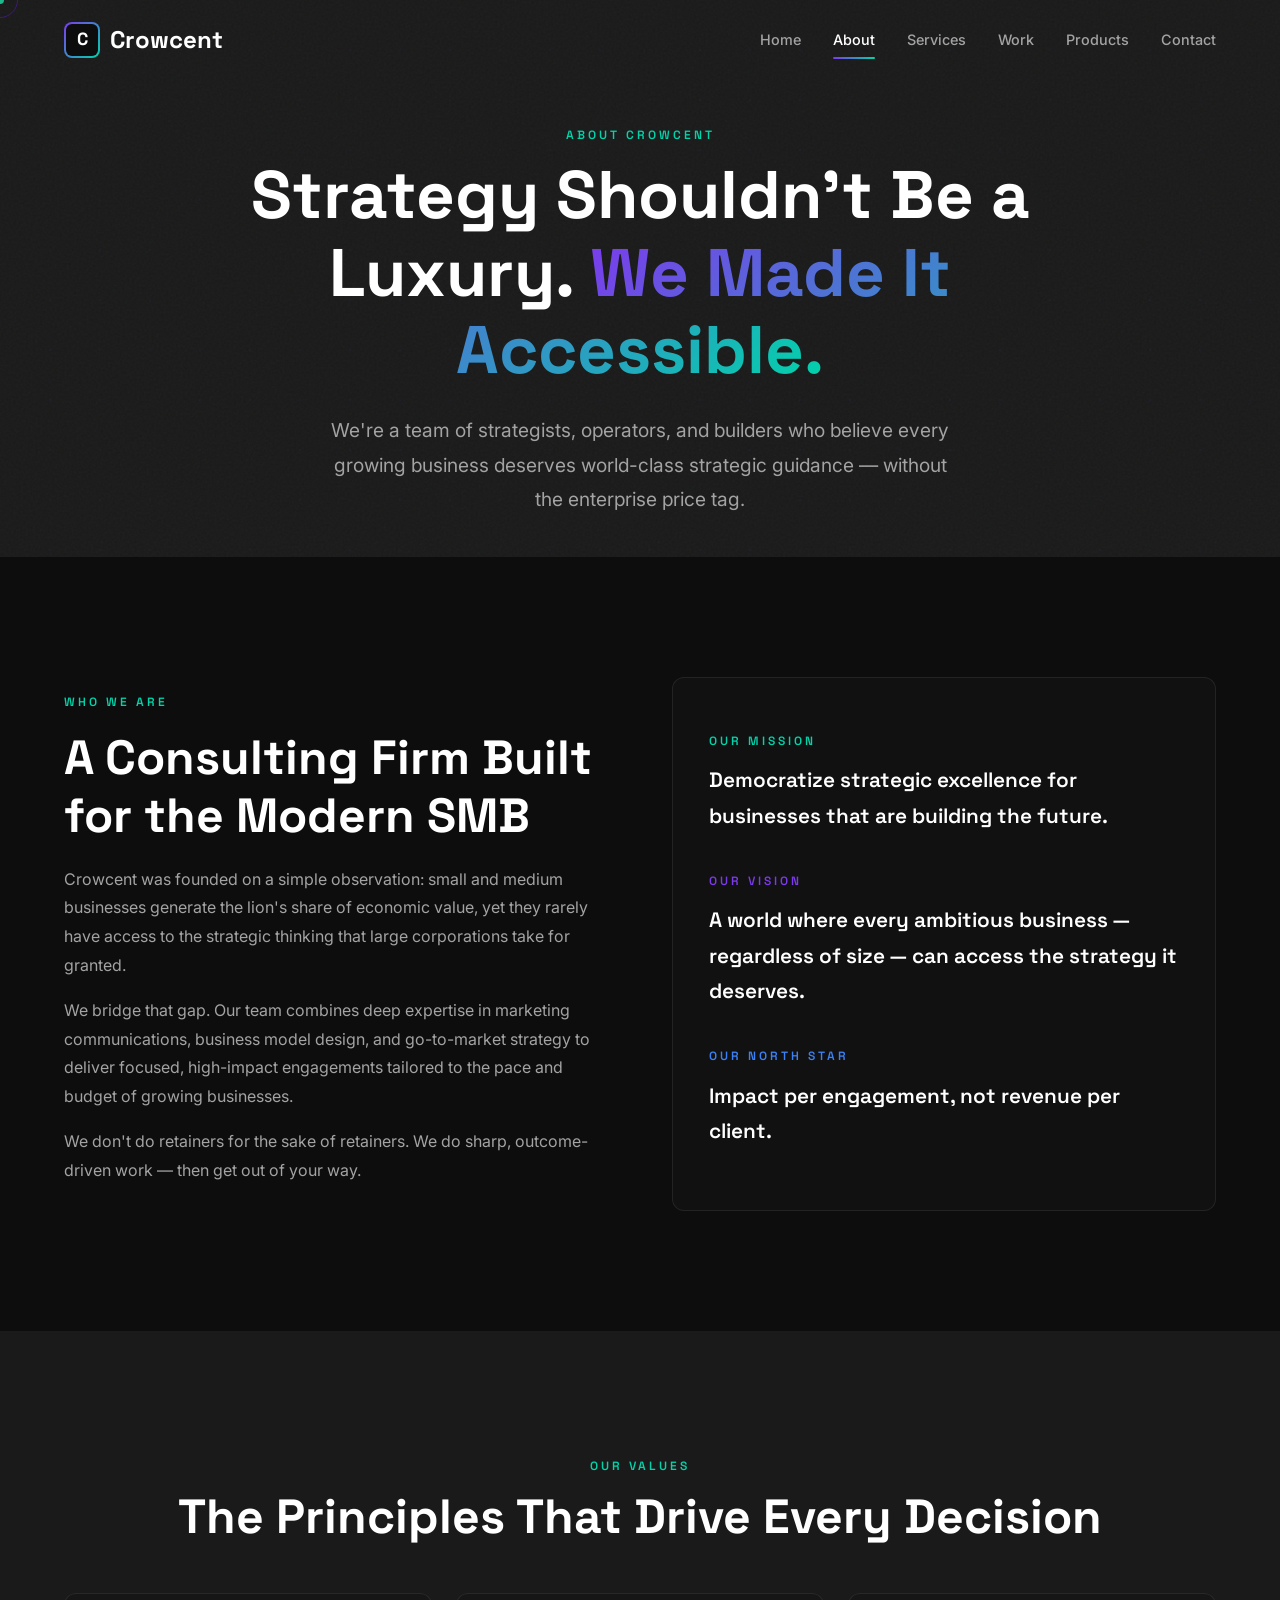
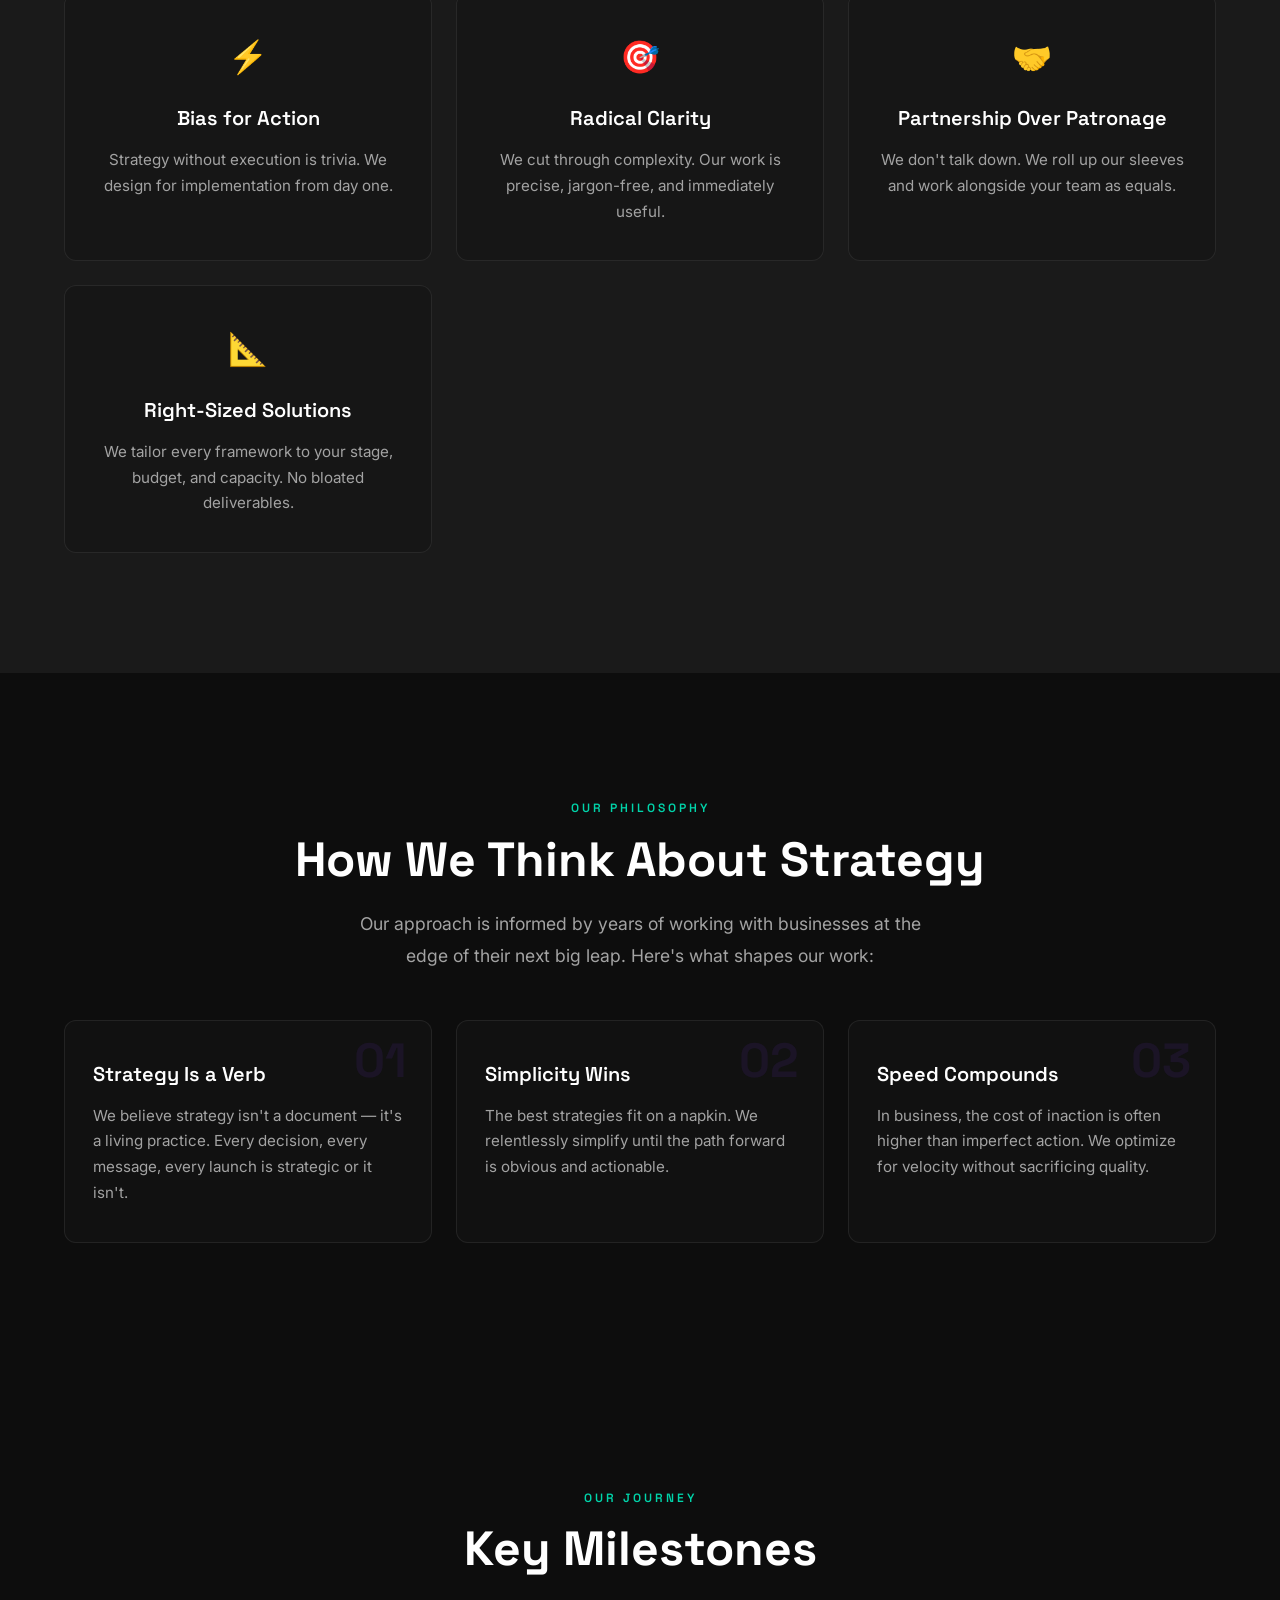
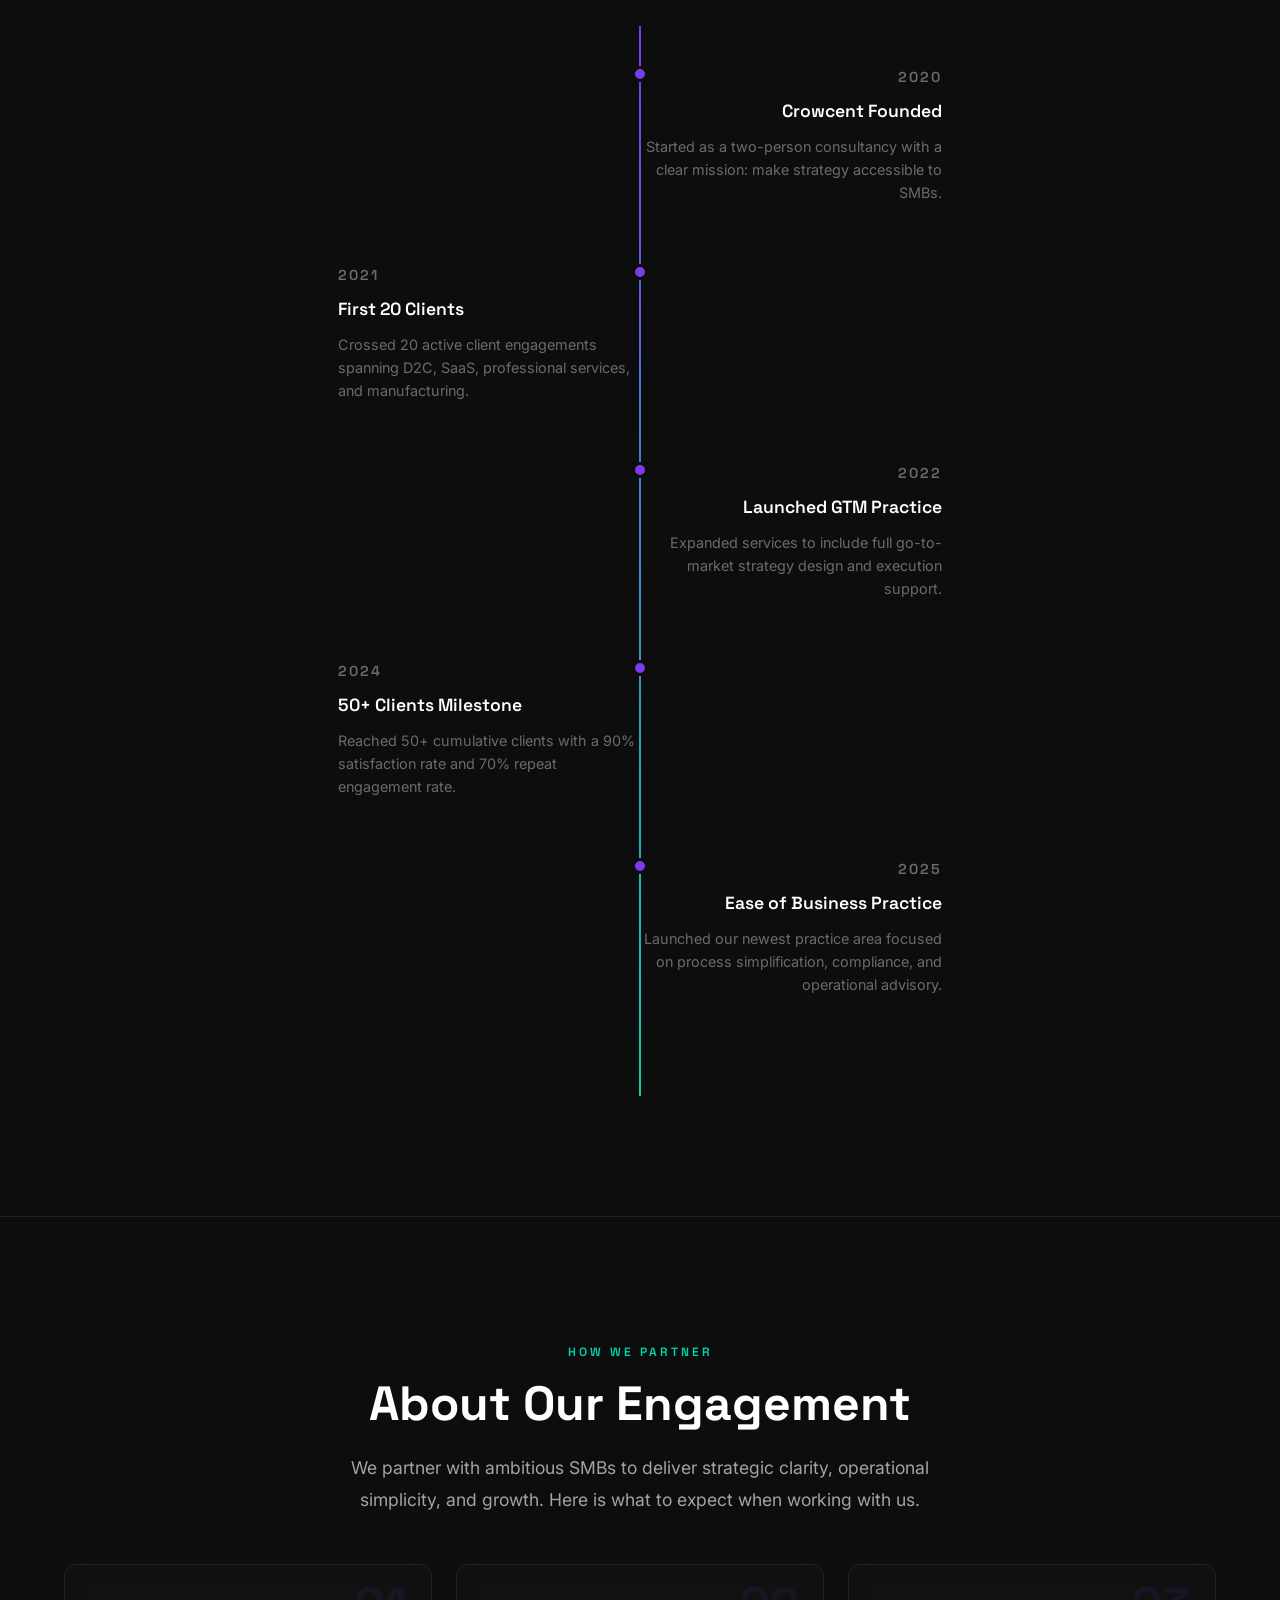
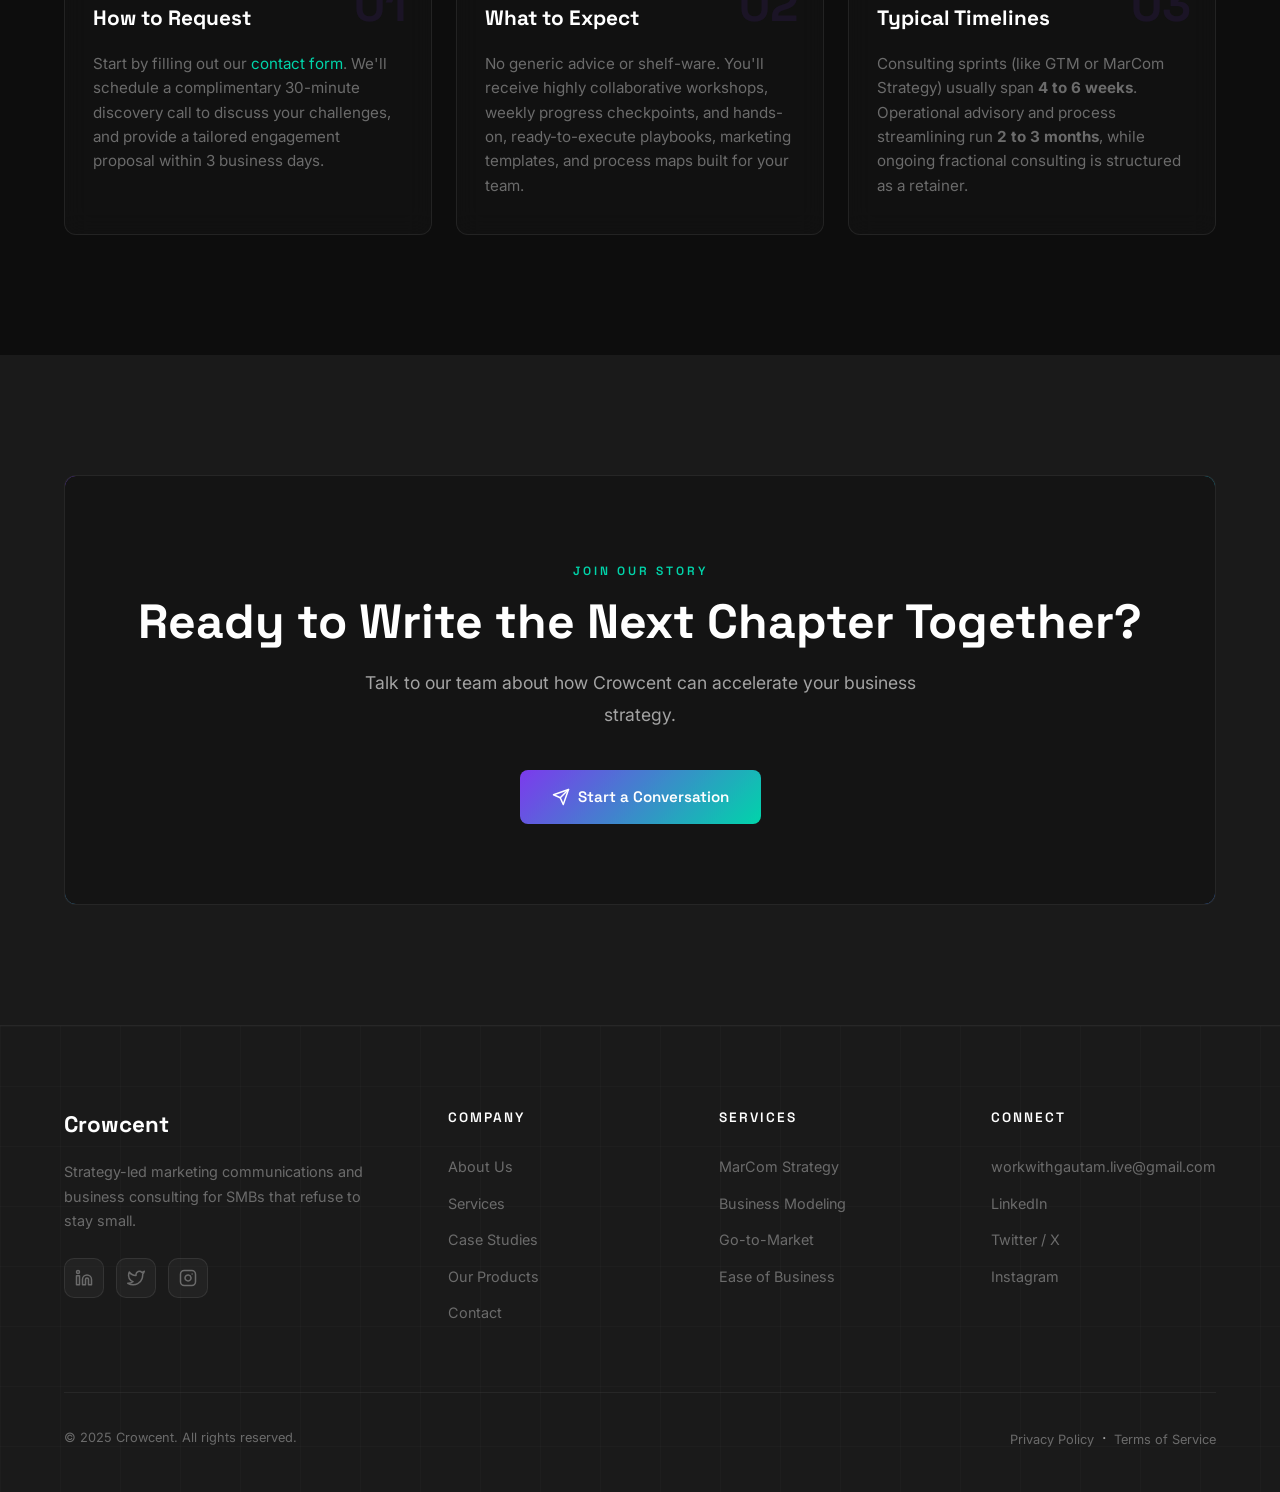
==== commit e702c9d1: "feat: Add privacy and terms pages, update footer links, add marketing consent checkbox, and add enga" ====
--- a/about.html
+++ b/about.html
@@ -224,6 +224,52 @@
                         <p>Launched our newest practice area focused on process simplification, compliance, and
                             operational advisory.</p>
                     </div>
+                </div>
+            </div>
+        </div>
+    </section>
+
+    <!-- ============ ABOUT OUR ENGAGEMENT ============ -->
+    <section class="section" id="engagement" style="background: var(--bg-primary); border-top: 1px solid var(--border-glass);">
+        <div class="container">
+            <div class="text-center reveal">
+                <p class="section-label">How We Partner</p>
+                <h2 class="section-title">About Our Engagement</h2>
+                <p class="section-subtitle mx-auto">We partner with ambitious SMBs to deliver strategic clarity, operational simplicity, and growth. Here is what to expect when working with us.</p>
+            </div>
+            
+            <div class="philosophy-grid stagger-children" style="margin-top: 48px;">
+                <!-- Step 1 -->
+                <div class="philosophy-card glass-card reveal">
+                    <span class="number">01</span>
+                    <h3 style="font-family: var(--font-heading); font-size: 1.3rem; font-weight: 700; color: var(--text-white); margin-bottom: 16px;">
+                        How to Request
+                    </h3>
+                    <p style="color: var(--text-muted); font-size: 0.95rem; line-height: 1.6; margin-bottom: 0;">
+                        Start by filling out our <a href="contact.html" style="color: var(--accent-teal); text-decoration: none;">contact form</a>. We'll schedule a complimentary 30-minute discovery call to discuss your challenges, and provide a tailored engagement proposal within 3 business days.
+                    </p>
+                </div>
+
+                <!-- Step 2 -->
+                <div class="philosophy-card glass-card reveal">
+                    <span class="number">02</span>
+                    <h3 style="font-family: var(--font-heading); font-size: 1.3rem; font-weight: 700; color: var(--text-white); margin-bottom: 16px;">
+                        What to Expect
+                    </h3>
+                    <p style="color: var(--text-muted); font-size: 0.95rem; line-height: 1.6; margin-bottom: 0;">
+                        No generic advice or shelf-ware. You'll receive highly collaborative workshops, weekly progress checkpoints, and hands-on, ready-to-execute playbooks, marketing templates, and process maps built for your team.
+                    </p>
+                </div>
+
+                <!-- Step 3 -->
+                <div class="philosophy-card glass-card reveal">
+                    <span class="number">03</span>
+                    <h3 style="font-family: var(--font-heading); font-size: 1.3rem; font-weight: 700; color: var(--text-white); margin-bottom: 16px;">
+                        Typical Timelines
+                    </h3>
+                    <p style="color: var(--text-muted); font-size: 0.95rem; line-height: 1.6; margin-bottom: 0;">
+                        Consulting sprints (like GTM or MarCom Strategy) usually span <strong>4 to 6 weeks</strong>. Operational advisory and process streamlining run <strong>2 to 3 months</strong>, while ongoing fractional consulting is structured as a retainer.
+                    </p>
                 </div>
             </div>
         </div>
@@ -310,7 +356,7 @@
             <div class="footer-bottom">
                 <p>&copy; 2025 Crowcent. All rights reserved.</p>
                 <div>
-                    <a href="#">Privacy Policy</a> &nbsp;·&nbsp; <a href="#">Terms of Service</a>
+                    <a href="privacy.html">Privacy Policy</a> &nbsp;·&nbsp; <a href="terms.html">Terms of Service</a>
                 </div>
             </div>
         </div>
--- a/css/style.css
+++ b/css/style.css
@@ -1605,3 +1605,41 @@
   right: 24px;
   line-height: 1;
 }
+
+/* Checkbox Custom Styles */
+.form-checkbox-group {
+  display: flex;
+  align-items: flex-start;
+  gap: 12px;
+  margin-top: 16px;
+  margin-bottom: 24px;
+}
+.form-checkbox-group input[type="checkbox"] {
+  width: 18px !important;
+  height: 18px !important;
+  padding: 0 !important;
+  margin-top: 3px;
+  cursor: pointer;
+  accent-color: var(--accent-purple);
+  background: rgba(255, 255, 255, 0.03);
+  border: 1px solid var(--border-glass);
+  border-radius: 4px;
+  flex-shrink: 0;
+}
+.form-checkbox-group label {
+  display: inline !important;
+  margin-bottom: 0 !important;
+  font-size: 0.85rem !important;
+  color: var(--text-muted) !important;
+  cursor: pointer;
+  line-height: 1.4 !important;
+}
+.form-checkbox-group label a {
+  color: var(--accent-teal);
+  text-decoration: none;
+  transition: color var(--transition-fast);
+}
+.form-checkbox-group label a:hover {
+  color: var(--text-white);
+  text-decoration: underline;
+}
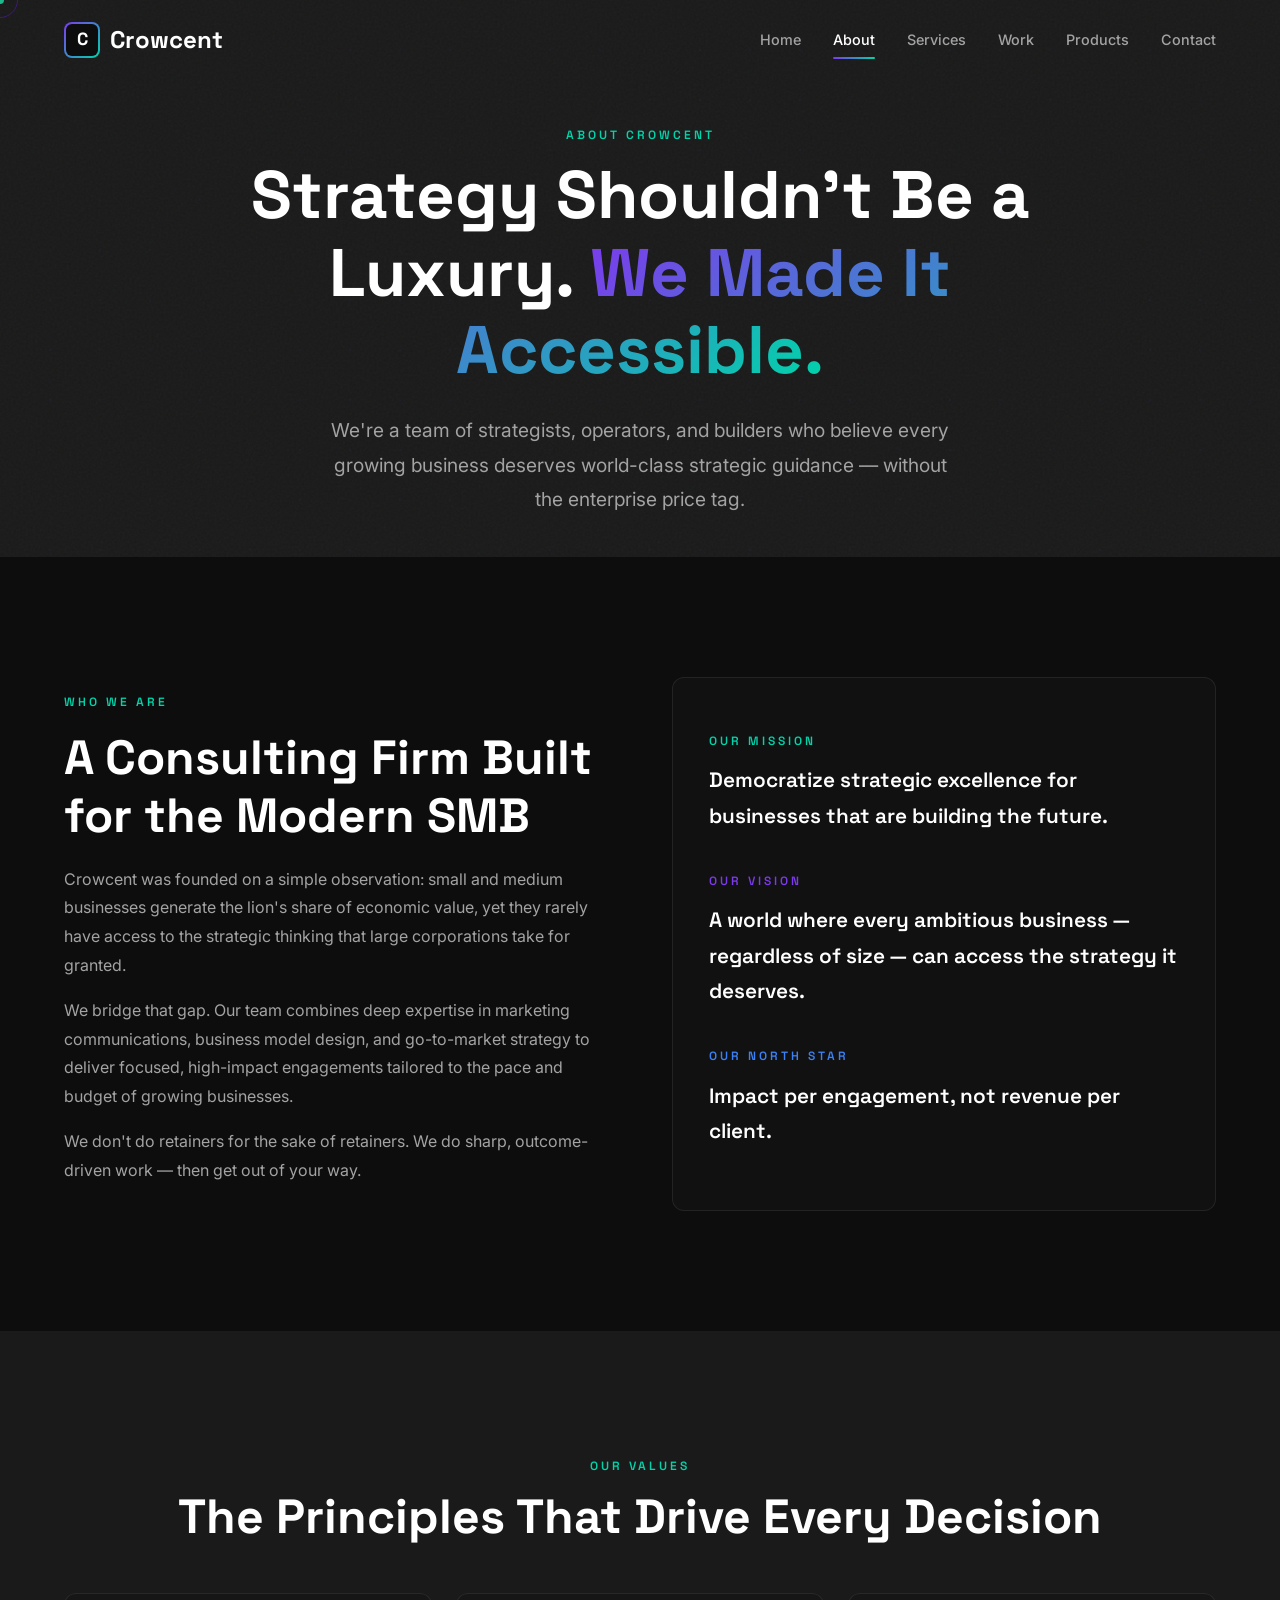
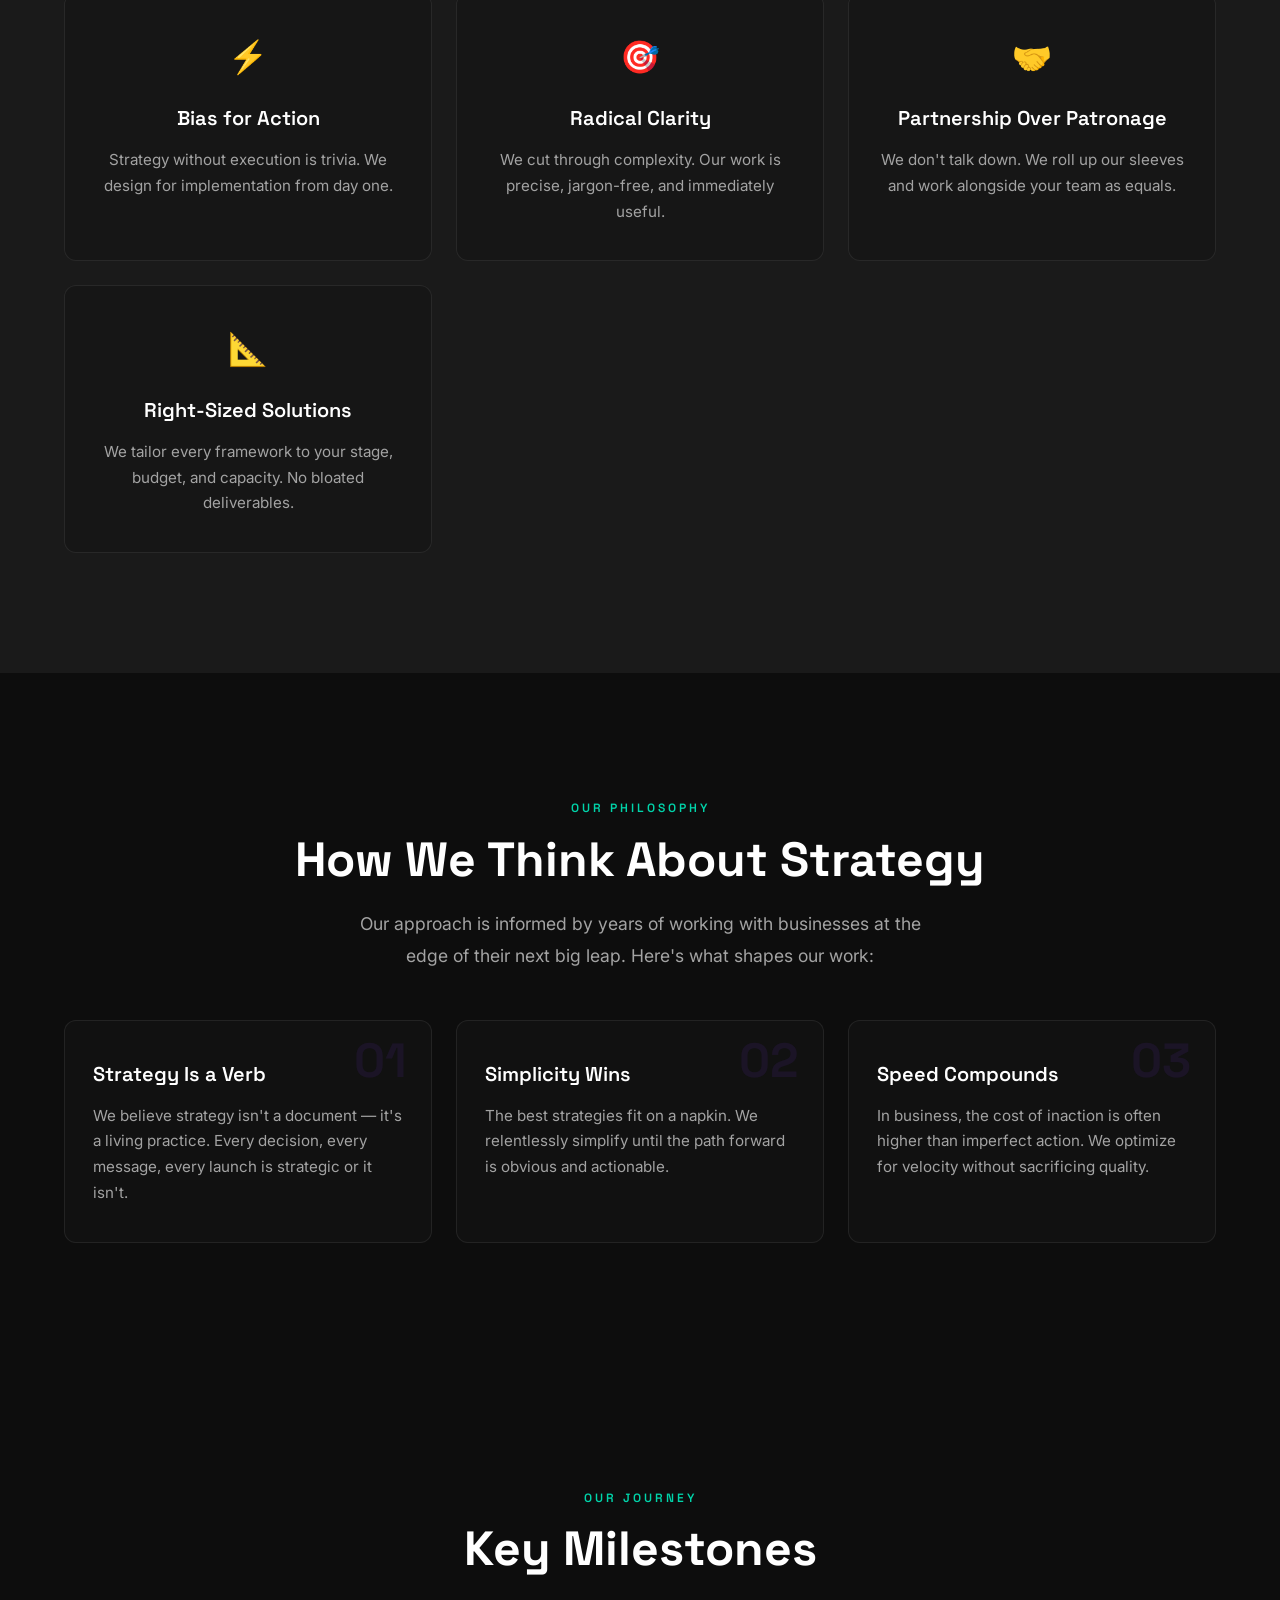
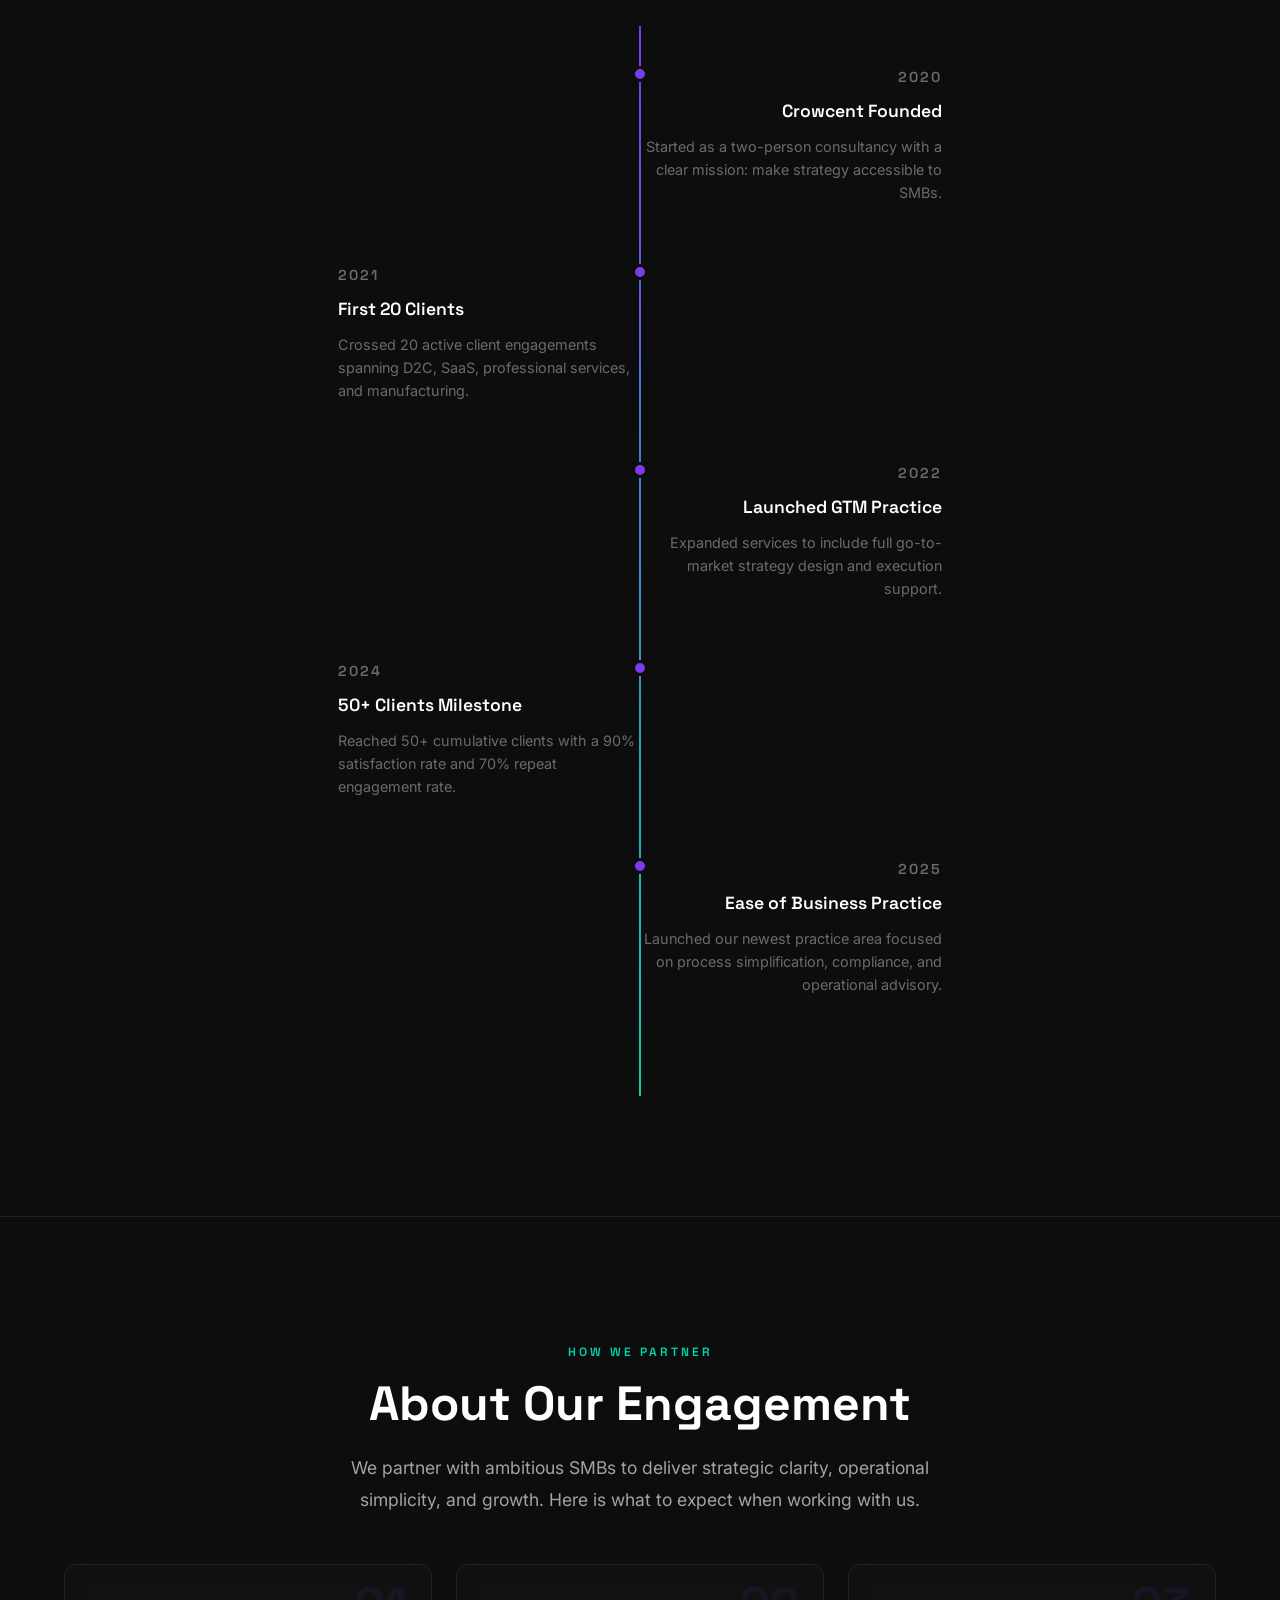
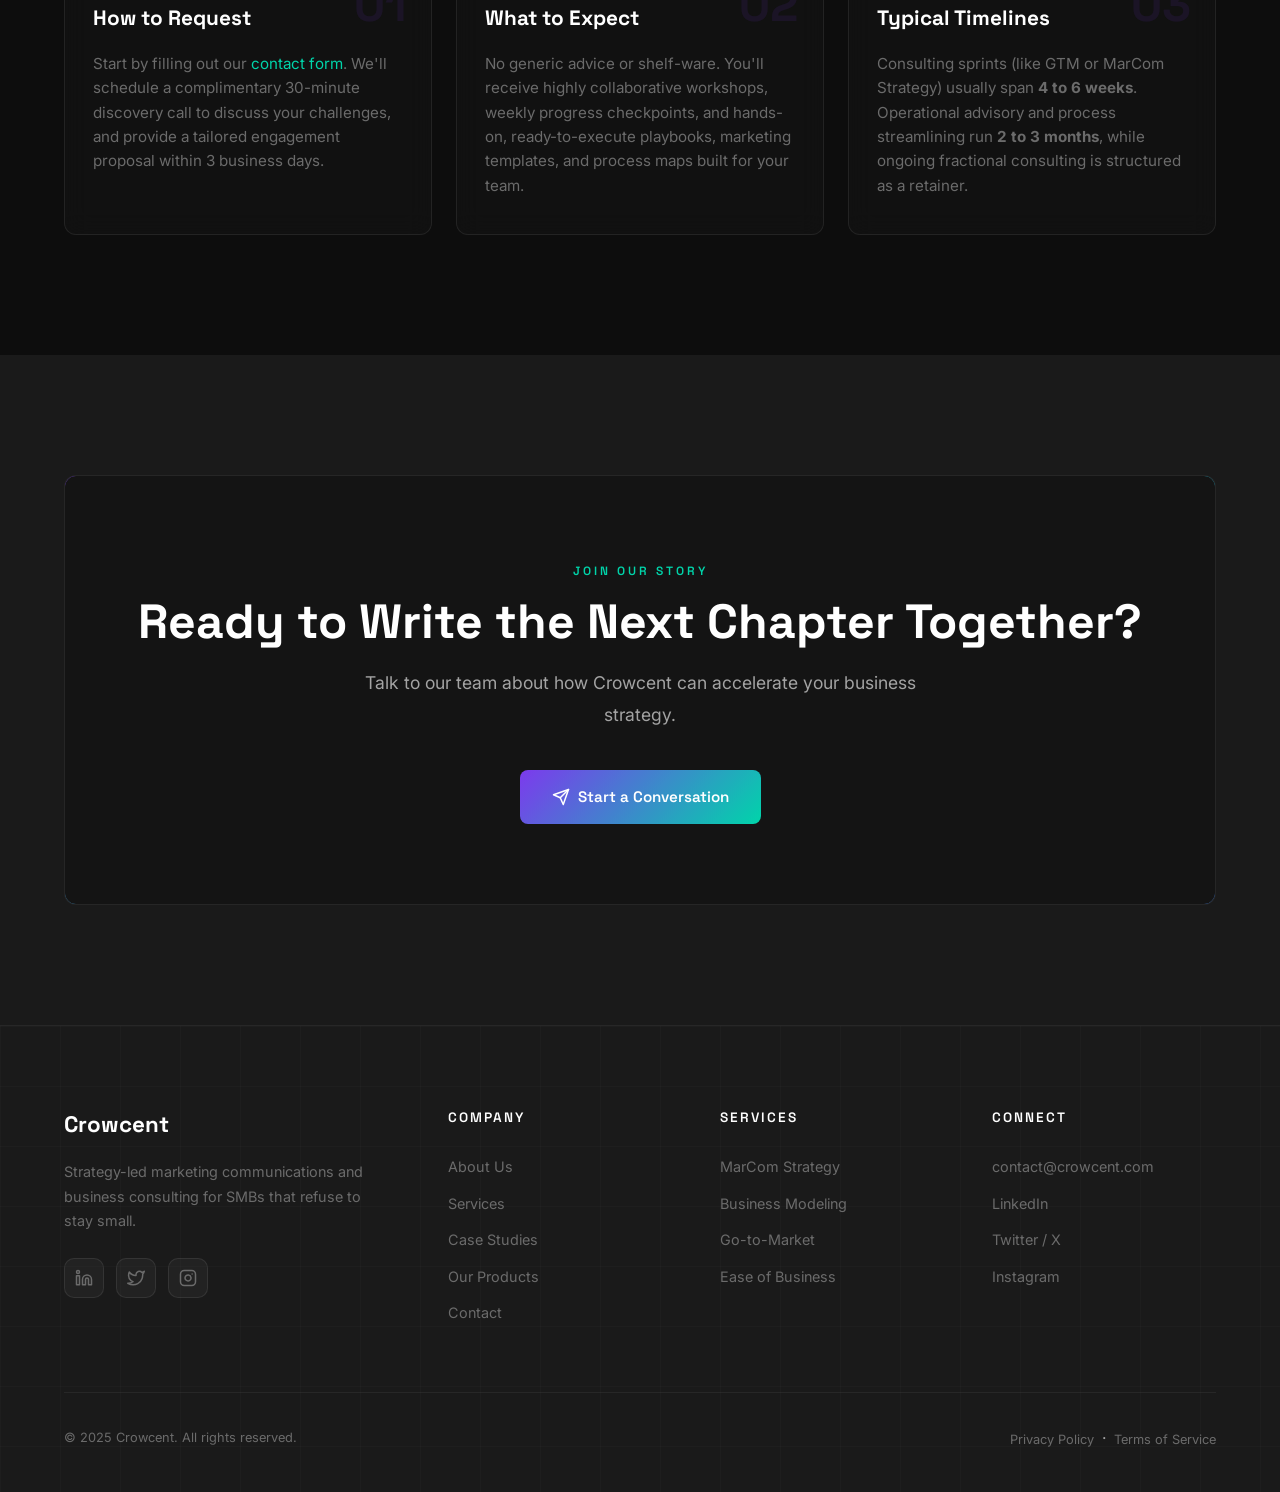
==== commit 8b217ec7: "chore: globally update contact email to contact@crowcent.com and add mailto links" ====
--- a/about.html
+++ b/about.html
@@ -347,7 +347,7 @@
                 </div>
                 <div class="footer-column">
                     <h4>Connect</h4>
-                    <a href="#">workwithgautam.live@gmail.com</a>
+                    <a href="mailto:contact@crowcent.com">contact@crowcent.com</a>
                     <a href="#">LinkedIn</a>
                     <a href="#">Twitter / X</a>
                     <a href="#">Instagram</a>
